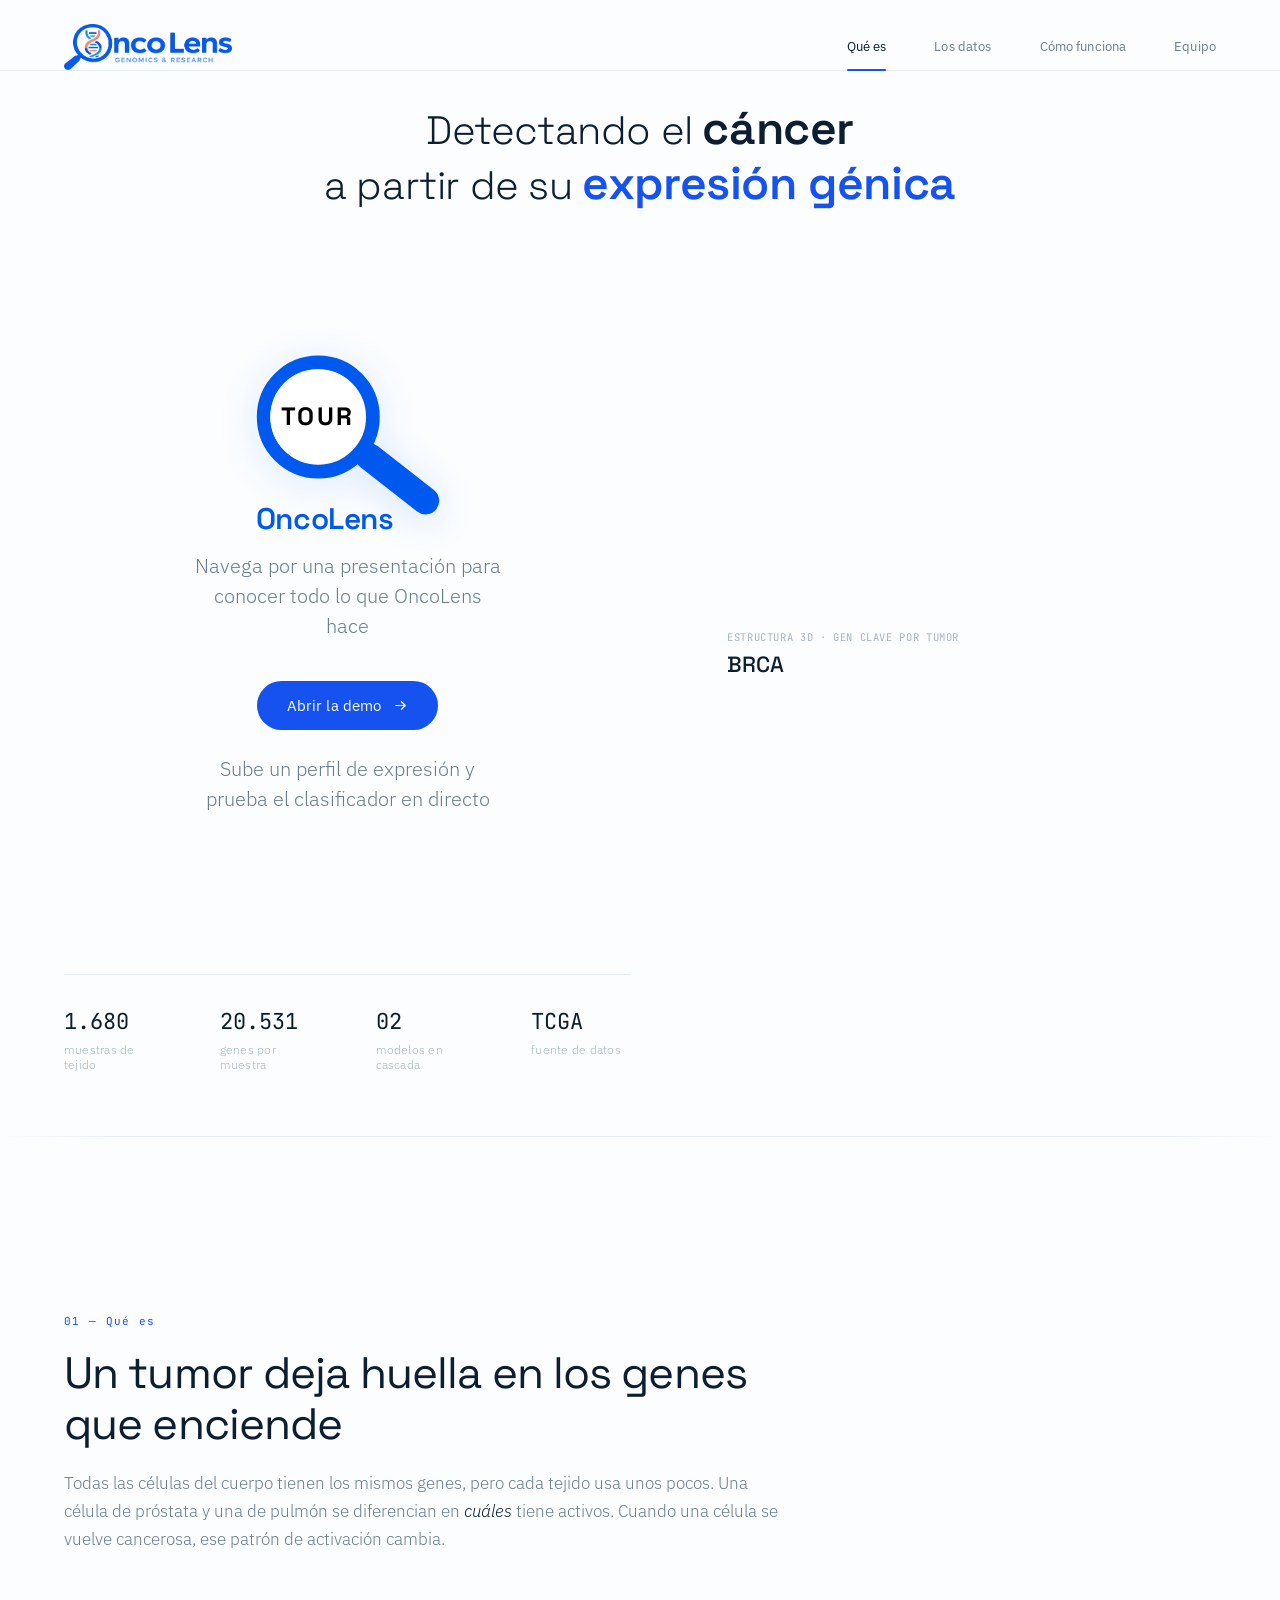
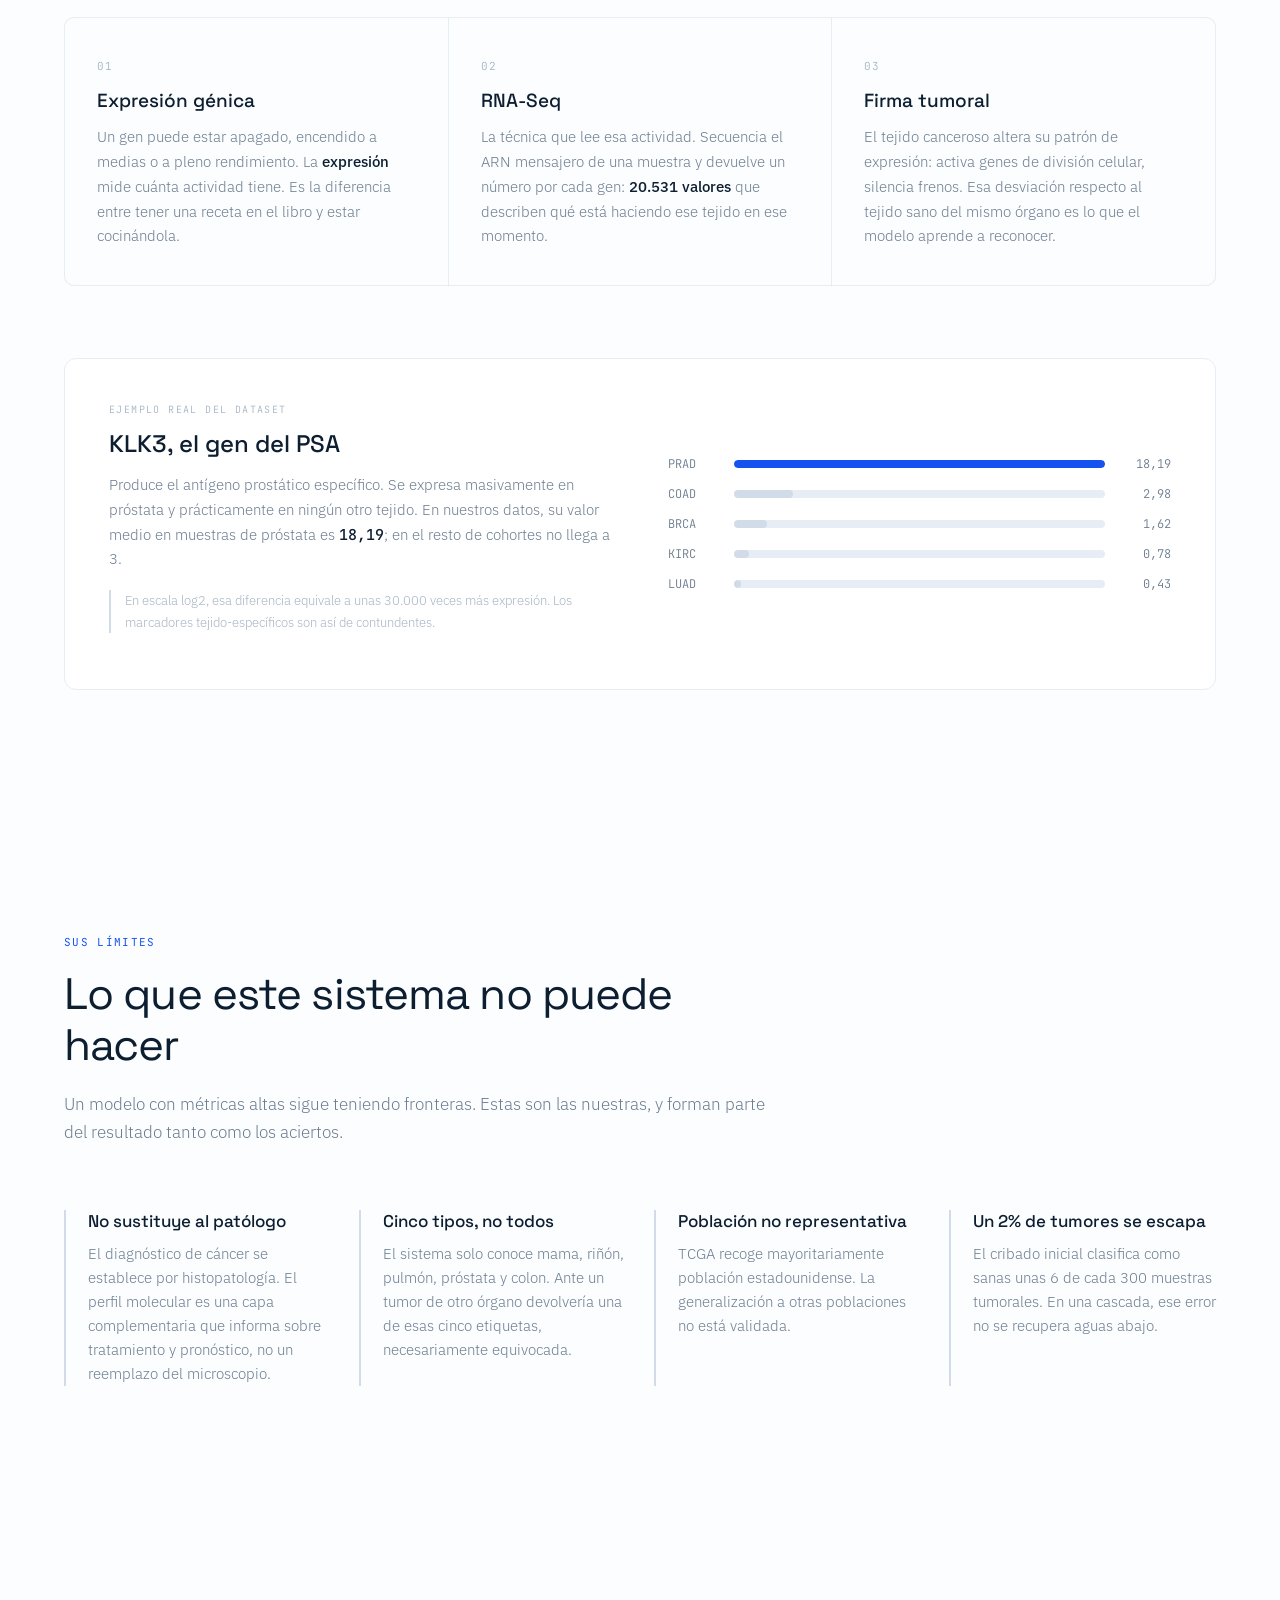
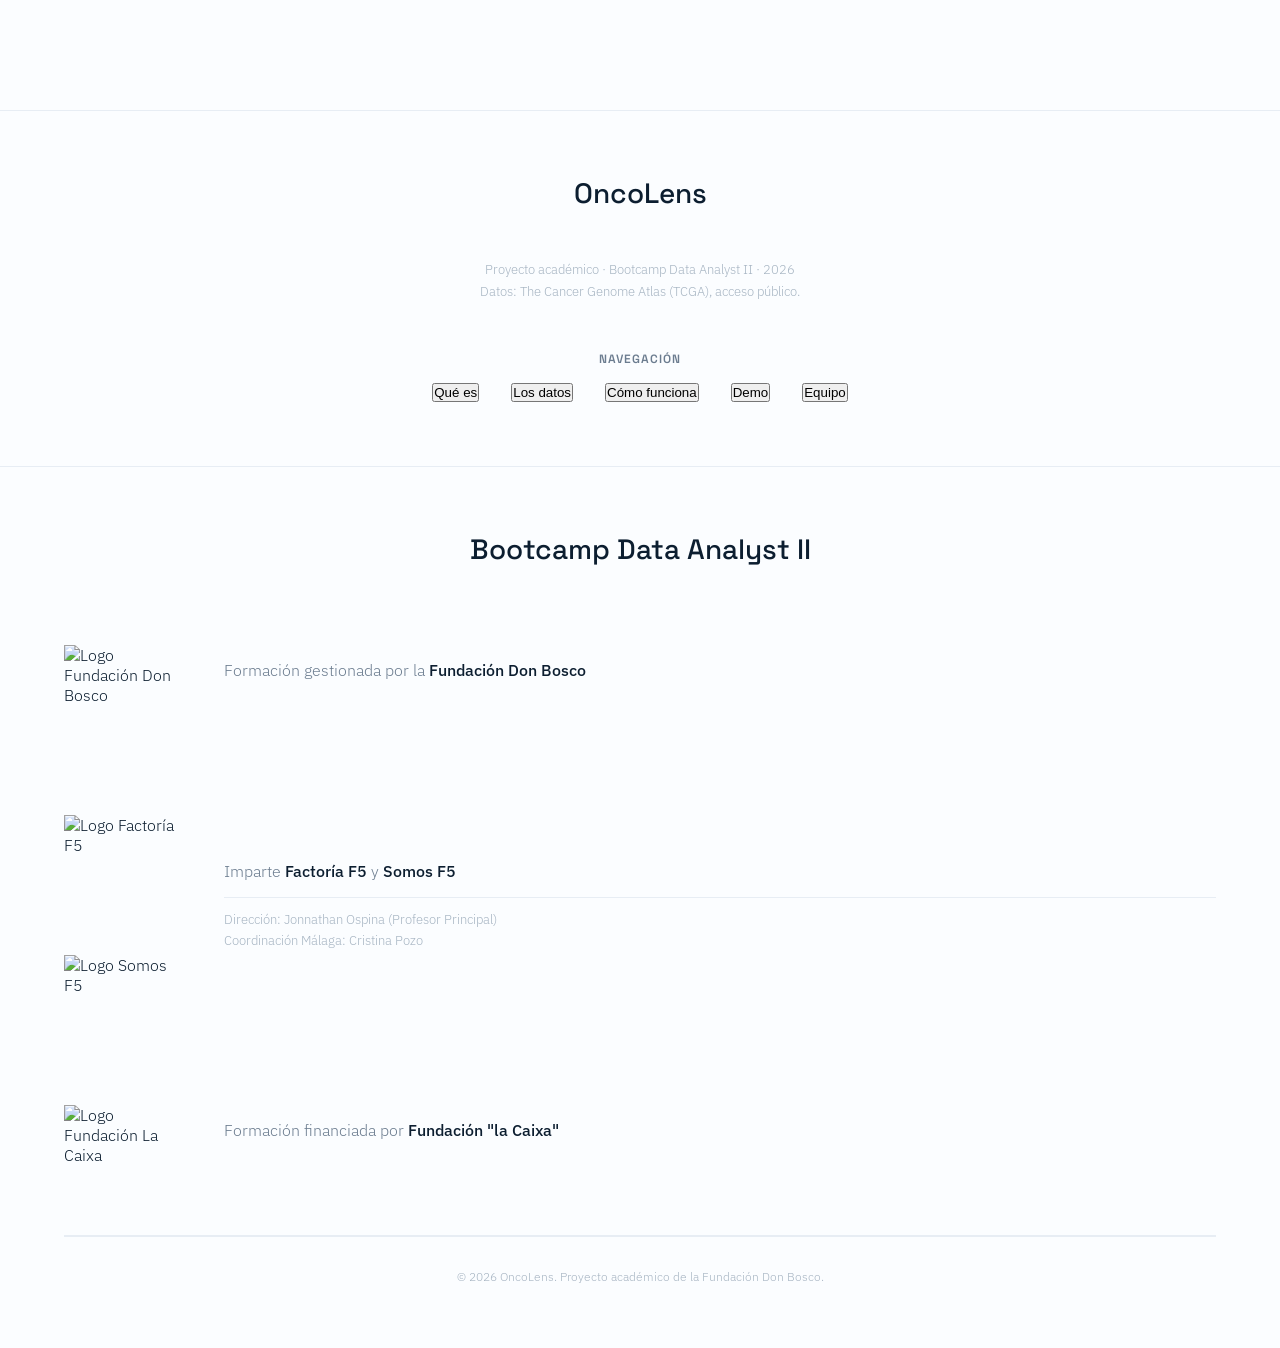
==== docs/index.html @ c7361a37 "Corrige ruta del logo y elimina srcset roto" ====
<!DOCTYPE html>
<html lang="es">
<head>
  <meta charset="UTF-8">
  <meta name="viewport" content="width=device-width, initial-scale=1.0">
  <title>OncoLens — Clasificación de tumores por expresión génica</title>
  <meta name="description" content="Un pipeline de machine learning que detecta tejido tumoral e identifica el tipo de cáncer a partir de su firma de expresión génica. Proyecto del Bootcamp de Data Analyst II.">

  <link rel="preconnect" href="https://fonts.googleapis.com">
  <link rel="preconnect" href="https://fonts.gstatic.com" crossorigin>
  <link href="https://fonts.googleapis.com/css2?family=Space+Grotesk:wght@300;400;500;600&family=IBM+Plex+Sans:wght@300;400;500&family=JetBrains+Mono:wght@300;400;500&display=swap" rel="stylesheet">

  <link rel="stylesheet" href="assets/css/style.css">
  <link rel="stylesheet" href="assets/css/tabs.css">
</head>
<body>

<nav>
  <a href="index.html" class="logo">
    <img src="assets/img/logo/logo-oncolens.png"
         alt="OncoLens" class="logo-img" width="205" height="56">
  </a>
  <div class="nav-links" id="tabsBar">
      <button type="button" class="tab-btn" data-tab="que-es" aria-selected="true">Qué es</button>
      <button type="button" class="tab-btn" data-tab="datos" aria-selected="false">Los datos</button>
      <button type="button" class="tab-btn" data-tab="metodo" aria-selected="false">Cómo funciona</button>
      <button type="button" class="tab-btn" data-tab="equipo" aria-selected="false">Equipo</button>
  </div>
</nav>

<section class="hero">
    <div class="hero-top">
      <h1 class="hero-title">
        Detectando el <strong>cáncer</strong><br>
        a partir de su <strong>expresión génica</strong>
      </h1>

      <div class="hero-text">
        <!-- ===== BOTÓN TOUR ===== -->
        <div class="tour-cta">
          <a href="tour/01-intro-oncolens/index-01intro.html" class="tour-link">

            <div class="magnifier">
              <svg class="magnifier-svg" viewBox="0 0 400 400" xmlns="http://www.w3.org/2000/svg">
                <line x1="244.7" y1="245.9" x2="363.2" y2="338.5" stroke-width="57.5" stroke-linecap="round"/>
                <circle cx="137.4" cy="162.1" r="115.0" stroke-width="28.8"/>
              </svg>

              <div class="lens">
                <div class="lens-text">TOUR</div>

                <div class="lens-helix">
                  <svg class="helix-svg" viewBox="0 0 60 100" xmlns="http://www.w3.org/2000/svg">
                    <path d="M18 4 C 44 22, 44 32, 18 50 C -6 68, -6 78, 18 96" class="helix-strand"/>
                    <path d="M42 4 C 16 22, 16 32, 42 50 C 66 68, 66 78, 42 96" class="helix-strand"/>
                    <line x1="22" y1="14" x2="38" y2="14" class="helix-bridge"/>
                    <line x1="26" y1="26" x2="34" y2="26" class="helix-bridge"/>
                    <line x1="22" y1="38" x2="38" y2="38" class="helix-bridge"/>
                    <line x1="22" y1="62" x2="38" y2="62" class="helix-bridge"/>
                    <line x1="26" y1="74" x2="34" y2="74" class="helix-bridge"/>
                    <line x1="22" y1="86" x2="38" y2="86" class="helix-bridge"/>
                  </svg>
                </div>
              </div>
            </div>

            <div class="axis-row row-bottom">
              <div class="oncolens-text">OncoLens</div>
            </div>

            <p class="tour-desc">Navega por una presentación para conocer todo lo que OncoLens hace</p>

          </a>

          <div class="demo-cta">
            <a href="https://oncolens-wkuy.onrender.com" target="_blank" rel="noopener" class="btn-primary btn-lg">
              Abrir la demo
              <svg width="15" height="15" viewBox="0 0 16 16" fill="none"><path d="M3 8H13M13 8L9 4M13 8L9 12" stroke="currentColor" stroke-width="1.3" stroke-linecap="round" stroke-linejoin="round"/></svg>
            </a>
            <p class="tour-desc">Sube un perfil de expresión y prueba el clasificador en directo</p>
          </div>
        </div>
      </div>

      <div class="hero-visual" id="heroVisual">
        <div class="mol-stage" id="molStage"></div>
        <div class="visual-legend" id="visualLegend"></div>
        <div class="visual-label">
          <span class="visual-eyebrow">ESTRUCTURA 3D · GEN CLAVE POR TUMOR</span>
          <span class="visual-active" id="visualActive">BRCA</span>
        </div>
      </div>

    <div class="stat-strip">
      <div class="stat">
        <div class="stat-num">1.680</div>
        <div class="stat-label">muestras de tejido</div>
      </div>
      <div class="stat">
        <div class="stat-num">20.531</div>
        <div class="stat-label">genes por muestra</div>
      </div>
      <div class="stat">
        <div class="stat-num">02</div>
        <div class="stat-label">modelos en cascada</div>
      </div>
      <div class="stat">
        <div class="stat-num">TCGA</div>
        <div class="stat-label">fuente de datos</div>
      </div>
    </div>
  </section>

<div class="ticker-wrap">
    <div class="ticker-track" id="tickerTrack"></div>
</div>

<!-- ===== PESTAÑA · QUE-ES ===== -->
<div class="tab-panel tab-panel-intro" id="panel-que-es" data-tab="que-es" role="tabpanel">
<section class="sec">
  <div class="sec-head">
    <span class="sec-tag">01 — Qué es</span>
    <h2>Un tumor deja huella en los genes que enciende</h2>
    <p class="sec-lead">
      Todas las células del cuerpo tienen los mismos genes, pero cada tejido usa unos pocos.
      Una célula de próstata y una de pulmón se diferencian en <em>cuáles</em> tiene activos.
      Cuando una célula se vuelve cancerosa, ese patrón de activación cambia.
    </p>
  </div>

  <div class="concept-grid">
    <article class="concept">
      <span class="concept-num">01</span>
      <h3>Expresión génica</h3>
      <p>
        Un gen puede estar apagado, encendido a medias o a pleno rendimiento. La
        <strong>expresión</strong> mide cuánta actividad tiene. Es la diferencia entre tener
        una receta en el libro y estar cocinándola.
      </p>
    </article>

    <article class="concept">
      <span class="concept-num">02</span>
      <h3>RNA-Seq</h3>
      <p>
        La técnica que lee esa actividad. Secuencia el ARN mensajero de una muestra y devuelve
        un número por cada gen: <strong>20.531 valores</strong> que describen qué está haciendo
        ese tejido en ese momento.
      </p>
    </article>

    <article class="concept">
      <span class="concept-num">03</span>
      <h3>Firma tumoral</h3>
      <p>
        El tejido canceroso altera su patrón de expresión: activa genes de división celular,
        silencia frenos. Esa desviación respecto al tejido sano del mismo órgano es lo que
        el modelo aprende a reconocer.
      </p>
    </article>
  </div>

  <div class="gene-example">
    <div class="gene-example-text">
      <span class="micro-tag">EJEMPLO REAL DEL DATASET</span>
      <h3>KLK3, el gen del PSA</h3>
      <p>
        Produce el antígeno prostático específico. Se expresa masivamente en próstata y
        prácticamente en ningún otro tejido. En nuestros datos, su valor medio en muestras
        de próstata es <strong>18,19</strong>; en el resto de cohortes no llega a 3.
      </p>
      <p class="gene-note">
        En escala log2, esa diferencia equivale a unas 30.000 veces más expresión. Los
        marcadores tejido-específicos son así de contundentes.
      </p>
    </div>

    <div class="gene-bars">
      <div class="gbar"><span class="gbar-label">PRAD</span><div class="gbar-track"><div class="gbar-fill hi" style="width:100%"></div></div><span class="gbar-val">18,19</span></div>
      <div class="gbar"><span class="gbar-label">COAD</span><div class="gbar-track"><div class="gbar-fill" style="width:16%"></div></div><span class="gbar-val">2,98</span></div>
      <div class="gbar"><span class="gbar-label">BRCA</span><div class="gbar-track"><div class="gbar-fill" style="width:9%"></div></div><span class="gbar-val">1,62</span></div>
      <div class="gbar"><span class="gbar-label">KIRC</span><div class="gbar-track"><div class="gbar-fill" style="width:4%"></div></div><span class="gbar-val">0,78</span></div>
      <div class="gbar"><span class="gbar-label">LUAD</span><div class="gbar-track"><div class="gbar-fill" style="width:2%"></div></div><span class="gbar-val">0,43</span></div>
    </div>
  </div>
</section>
<section class="sec">
  <div class="sec-head">
    <span class="sec-tag">SUS LÍMITES</span>
    <h2>Lo que este sistema no puede hacer</h2>
    <p class="sec-lead">
      Un modelo con métricas altas sigue teniendo fronteras. Estas son las nuestras, y forman
      parte del resultado tanto como los aciertos.
    </p>
  </div>

  <div class="limits">
    <article class="limit">
      <h4>No sustituye al patólogo</h4>
      <p>
        El diagnóstico de cáncer se establece por histopatología. El perfil molecular es una
        capa complementaria que informa sobre tratamiento y pronóstico, no un reemplazo del
        microscopio.
      </p>
    </article>

    <article class="limit">
      <h4>Cinco tipos, no todos</h4>
      <p>
        El sistema solo conoce mama, riñón, pulmón, próstata y colon. Ante un tumor de otro
        órgano devolvería una de esas cinco etiquetas, necesariamente equivocada.
      </p>
    </article>

    <article class="limit">
      <h4>Población no representativa</h4>
      <p>
        TCGA recoge mayoritariamente población estadounidense. La generalización a otras
        poblaciones no está validada.
      </p>
    </article>

    <article class="limit">
      <h4>Un 2% de tumores se escapa</h4>
      <p>
        El cribado inicial clasifica como sanas unas 6 de cada 300 muestras tumorales. En una
        cascada, ese error no se recupera aguas abajo.
      </p>
    </article>
  </div>
</section>
</div>

<!-- ===== PESTAÑA · DATOS ===== -->
<div class="tab-panel tab-panel-intro" id="panel-datos" data-tab="datos" role="tabpanel" hidden>
<section class="sec sec-alt">
  <div class="sec-head">
    <span class="sec-tag">02 — Los datos</span>
    <h2>1.680 muestras del Cancer Genome Atlas</h2>
    <p class="sec-lead">
      TCGA es un proyecto público de los Institutos Nacionales de Salud de Estados Unidos que
      ha perfilado molecularmente miles de tumores. Trabajamos con cinco cohortes y, en cada
      una, tanto tejido tumoral como tejido sano adyacente.
    </p>
  </div>

  <div class="cohort-table">
    <div class="cohort-row cohort-head">
      <span>Cohorte</span><span>Órgano</span><span class="num">Tumor</span><span class="num">Sano</span><span class="num">Total</span>
    </div>
    <div class="cohort-row"><span class="c-code">BRCA</span><span>Mama</span><span class="num">448</span><span class="num">112</span><span class="num">560</span></div>
    <div class="cohort-row"><span class="c-code">KIRC</span><span>Riñón</span><span class="num">288</span><span class="num">72</span><span class="num">360</span></div>
    <div class="cohort-row"><span class="c-code">LUAD</span><span>Pulmón</span><span class="num">236</span><span class="num">59</span><span class="num">295</span></div>
    <div class="cohort-row"><span class="c-code">PRAD</span><span>Próstata</span><span class="num">208</span><span class="num">52</span><span class="num">260</span></div>
    <div class="cohort-row"><span class="c-code">COAD</span><span>Colon</span><span class="num">164</span><span class="num">41</span><span class="num">205</span></div>
    <div class="cohort-row cohort-total"><span>Total</span><span></span><span class="num">1.344</span><span class="num">336</span><span class="num">1.680</span></div>
  </div>

  <div class="data-notes">
    <article class="note">
      <span class="micro-tag">OBSERVACIÓN</span>
      <h4>El desbalance es de diseño</h4>
      <p>
        La proporción tumor/sano es exactamente 80/20 en las cinco cohortes, hasta el decimal.
        En datos clínicos reales esa cifra varía según el margen quirúrgico y el protocolo de
        cada hospital. Aquí está forzada, así que las probabilidades del modelo no deben
        leerse como riesgo poblacional.
      </p>
    </article>

    <article class="note">
      <span class="micro-tag">RIESGO DETECTADO</span>
      <h4>320 pacientes aparecen dos veces</h4>
      <p>
        Hay 1.680 muestras pero solo 1.360 donantes: 320 personas aportaron su tumor
        <em>y</em> su tejido sano. Repartirlos al azar entre entrenamiento y prueba haría que
        el modelo reconociera al paciente en lugar del cáncer.
      </p>
    </article>
  </div>
</section>
</div>

<!-- ===== PESTAÑA · METODO ===== -->
<div class="tab-panel tab-panel-intro" id="panel-metodo" data-tab="metodo" role="tabpanel" hidden>
<section class="sec">
  <div class="sec-head">
    <span class="sec-tag">03 — Cómo funciona</span>
    <h2>Dos modelos, en cascada</h2>
    <p class="sec-lead">
      Separar el problema en dos decisiones encadenadas hace el sistema auditable: cada etapa
      se entrena, se mide y se explica por separado. Es también el orden en que razona un
      laboratorio — primero confirmar malignidad, después tipificar.
    </p>
  </div>

  <div class="cascade">
    <div class="casc-node casc-input">
      <span class="casc-eyebrow">ENTRADA</span>
      <strong>Muestra RNA-Seq</strong>
      <span class="casc-sub">20.531 valores de expresión</span>
    </div>

    <div class="casc-arrow" aria-hidden="true"></div>

    <div class="casc-node casc-m1">
      <span class="casc-eyebrow">MODELO 1 · BINARIO</span>
      <strong>¿Tumoral o sano?</strong>
      <div class="casc-metric"><span>F1-macro</span><b>0,974</b></div>
      <div class="casc-metric"><span>Recall tejido sano</span><b>1,00</b></div>
    </div>

    <div class="casc-split" aria-hidden="true"></div>

    <div class="casc-branches">
      <div class="casc-node casc-end">
        <span class="casc-eyebrow">SANO</span>
        <strong>Fin del proceso</strong>
        <span class="casc-sub">No se tipifica</span>
      </div>

      <div class="casc-node casc-m2">
        <span class="casc-eyebrow">MODELO 2 · 5 CLASES</span>
        <strong>¿Qué órgano de origen?</strong>
        <div class="casc-metric"><span>F1-macro (hold-out)</span><b>1,00</b></div>
        <div class="casc-metric"><span>Clases</span><b>BRCA · KIRC · LUAD · PRAD · COAD</b></div>
      </div>
    </div>
  </div>

  <div class="method-grid">
    <article class="mcard">
      <h4>Partición por paciente</h4>
      <p>
        Todas las muestras de un mismo donante van al mismo lado de la partición. Con
        <code>StratifiedGroupKFold</code> verificamos 0 pacientes compartidos entre
        entrenamiento y prueba, frente a los 107 que se partían con una división aleatoria.
      </p>
    </article>

    <article class="mcard">
      <h4>Métricas honestas</h4>
      <p>
        Con clases 80/20, un modelo que dijera siempre «tumor» acertaría el 80%. Por eso
        medimos F1-macro, recall por clase y AUC, nunca la accuracy sola.
      </p>
    </article>

    <article class="mcard">
      <h4>Modelo interpretable</h4>
      <p>
        Regresión logística frente a Random Forest y XGBoost. Iguala o supera a ambos, entrena
        8 veces más rápido y sus coeficientes indican qué genes pesan en cada decisión.
      </p>
    </article>
  </div>

  <div class="callout">
    <span class="micro-tag">LIMITACIÓN DE LA ARQUITECTURA</span>
    <p>
      El Modelo 2 solo actúa sobre lo que el Modelo 1 marca como tumor. Un 2% de los tumores
      se clasifican como sanos y <strong>nunca llegan a la segunda etapa</strong>: el error de
      la primera fase no es recuperable. Por eso el recall de la clase tumoral es la métrica
      crítica de todo el sistema.
    </p>
  </div>
</section>
<section class="sec sec-alt">
  <div class="sec-head">
    <span class="sec-tag">04 — Hallazgos</span>
    <h2>Lo que encontramos al auditar los datos</h2>
    <p class="sec-lead">
      Entrenar el modelo fue la parte rápida. Lo interesante apareció al preguntarnos por qué
      los números eran los que eran.
    </p>
  </div>

  <div class="findings">

    <article class="finding">
      <div class="finding-figure">
        <div class="donut" style="--pct: 88.7">
          <span class="donut-num">88,7<small>%</small></span>
        </div>
        <span class="finding-cap">de los 256 genes silenciados son ARN no codificante</span>
      </div>
      <div class="finding-body">
        <span class="micro-tag">GENES SILENCIADOS</span>
        <h3>No están apagados: la técnica no puede verlos</h3>
        <p>
          256 genes valen cero en las 1.680 muestras. Al recuperar sus nombres reales
          descubrimos que 229 son ARN pequeños no codificantes — snoRNA, snRNA, scaRNA.
        </p>
        <p>
          El RNA-Seq estándar captura moléculas con cola poli-A. Estos ARN no la tienen, así
          que el protocolo los descarta antes de secuenciar. <strong>No es un hallazgo
          biológico: es la huella de una limitación del instrumento.</strong>
        </p>
        <p class="finding-note">
          El resto son genes de testículo, cromosoma Y, piel y pelo: tejidos que no están en
          el dataset. Verificado de forma independiente con la anotación del NCBI.
        </p>
      </div>
    </article>

    <article class="finding finding-reverse">
      <div class="finding-figure">
        <div class="ba">
          <div class="ba-col">
            <span class="ba-head bad">Antes</span>
            <ul class="ba-list">
              <li class="g-noise">RPS4Y1</li>
              <li class="g-noise">DDX3Y</li>
              <li class="g-noise">KDM5D</li>
              <li class="g-noise">USP9Y</li>
              <li class="g-noise">EIF1AY</li>
            </ul>
            <span class="ba-foot">genes de sexo</span>
          </div>
          <div class="ba-col">
            <span class="ba-head good">Después</span>
            <ul class="ba-list">
              <li class="g-signal">KLK3</li>
              <li class="g-signal">SFTPB</li>
              <li class="g-signal">KLK2</li>
              <li class="g-noise">RPS4Y1</li>
              <li class="g-signal">CEACAM5</li>
            </ul>
            <span class="ba-foot">marcadores tumorales</span>
          </div>
        </div>
        <span class="finding-cap">Top 5 genes por varianza, antes y después de la corrección</span>
      </div>
      <div class="finding-body">
        <span class="micro-tag">UN BUG SILENCIOSO</span>
        <h3>Una transformación de más cambiaba toda la biología</h3>
        <p>
          Los datos ya venían en escala logarítmica, pero una función del análisis exploratorio
          volvía a aplicarla. El resultado no daba ningún error: simplemente comprimía los
          valores hasta aplastar las diferencias reales entre genes.
        </p>
        <p>
          Sobrevivían solo los genes de patrón binario — los del cromosoma Y, que se tienen o
          no según el sexo. <strong>El ranking de genes más informativos era, en realidad, una
          lista de genes de sexo.</strong>
        </p>
        <p class="finding-note">
          Lo detectamos contrastando el resultado con la biología conocida: si KLK3 no aparece
          arriba en un dataset con 260 muestras de próstata, algo va mal.
        </p>
      </div>
    </article>

    <article class="finding">
      <div class="finding-figure">
        <div class="spread">
          <div class="spread-bar">
            <div class="spread-top" style="width:0.6%"></div>
          </div>
          <div class="spread-legend">
            <div><b>0,6 %</b><span>peso de los 15 genes principales</span></div>
            <div><b>5.214</b><span>genes que aportan al modelo</span></div>
          </div>
        </div>
        <span class="finding-cap">Distribución del peso entre los coeficientes del modelo</span>
      </div>
      <div class="finding-body">
        <span class="micro-tag">CÓMO DECIDE EL MODELO</span>
        <h3>Una firma difusa, no unos pocos marcadores</h3>
        <p>
          Esperábamos encontrar oncogenes conocidos dominando la decisión. En su lugar, los
          quince genes más influyentes suman apenas el 0,6% del peso total, y más de cinco mil
          genes contribuyen de forma apreciable.
        </p>
        <p>
          El modelo no detecta «los genes del cáncer»: <strong>suma miles de diferencias
          pequeñas repartidas por todo el transcriptoma.</strong> Eso explica su precisión
          (AUC 0,996) y también su límite.
        </p>
        <p class="finding-note">
          Consecuencia honesta: los genes del ranking tienen relevancia estadística, no
          necesariamente causal. No podemos señalar cinco genes y decir que provocan el tumor.
        </p>
      </div>
    </article>

  </div>
</section>
</div>

<!-- ===== PESTAÑA · DEMO ===== -->
<div class="tab-panel tab-panel-intro" id="panel-demo" data-tab="demo" role="tabpanel" hidden>
<section class="sec sec-demo">
  <div class="demo-inner">
    <span class="sec-tag light">05 — Demo</span>
    <h2>Pruébalo con una muestra</h2>
    <p class="demo-lead">
      Sube un perfil de expresión y observa el recorrido completo: cribado tumoral, tipificación
      del órgano de origen, nivel de confianza y los genes que sostienen la decisión.
    </p>

    <div class="demo-actions">
      <a href="https://oncolens-wkuy.onrender.com" target="_blank" rel="noopener" class="btn-primary btn-lg" id="demoLink">
        Abrir la demo
        <svg width="15" height="15" viewBox="0 0 16 16" fill="none"><path d="M3 8H13M13 8L9 4M13 8L9 12" stroke="currentColor" stroke-width="1.3" stroke-linecap="round" stroke-linejoin="round"/></svg>
      </a>
      <a href="https://github.com/bootcamp-da-p2/Onco_Seq_Explorer" target="_blank" rel="noopener" class="btn-ghost" id="repoLink">Ver el código en GitHub</a>
    </div>

    <div class="demo-disclaimer">
      <strong>Esta no es una herramienta diagnóstica.</strong>
      OncoLens es un proyecto académico de apoyo a la investigación. Sus resultados no
      constituyen un diagnóstico médico ni sustituyen la valoración histopatológica y el
      criterio de un profesional sanitario.
    </div>
  </div>
</section>
</div>

<!-- ===== PESTAÑA · EQUIPO ===== -->
<div class="tab-panel tab-panel-intro" id="panel-equipo" data-tab="equipo" role="tabpanel" hidden>
<section class="sec sec-alt">
  <div class="sec-head">
    <span class="sec-tag">06 — Equipo</span>
    <h2>Quiénes lo hemos construido</h2>
    <p class="sec-lead">
      Proyecto final del Bootcamp de Data Analyst II. Cada integrante trabajó una parte del
      pipeline, del análisis exploratorio al despliegue.
    </p>
  </div>

  <div class="team">

    <!-- ---- Integrante 1 ---- -->
    <article class="member">
      <div class="member-photo">
          <img src="assets/img/alejandragarciaduque.jpeg" alt="Foto de Alejandra Duque García">
        <span class="photo-initials">NA</span>
      </div>
      <h4>Alejandra Duque García</h4>
      <!--<span class="member-role">Rol en el proyecto</span>-->
      <p class="member-bio">
        Breve descripción profesional. Formación, especialidad y qué aportas al equipo.
        Dos o tres líneas para darte valor.
      </p>
      <div class="member-links">
        <!--<a href="#" target="_blank" rel="noopener" aria-label="Portfolio">
          <svg viewBox="0 0 16 16" width="15" height="15" fill="none"><path d="M2 4.5h12M2 8h12M2 11.5h8" stroke="currentColor" stroke-width="1.3" stroke-linecap="round"/></svg>
          Portfolio
        </a>-->
        <a href="#" target="_blank" rel="noopener" aria-label="GitHub">
          <svg viewBox="0 0 16 16" width="15" height="15" fill="currentColor"><path d="M8 0C3.58 0 0 3.58 0 8c0 3.54 2.29 6.53 5.47 7.59.4.07.55-.17.55-.38 0-.19-.01-.82-.01-1.49-2.01.37-2.53-.49-2.69-.94-.09-.23-.48-.94-.82-1.13-.28-.15-.68-.52-.01-.53.63-.01 1.08.58 1.23.82.72 1.21 1.87.87 2.33.66.07-.52.28-.87.51-1.07-1.78-.2-3.64-.89-3.64-3.95 0-.87.31-1.59.82-2.15-.08-.2-.36-1.02.08-2.12 0 0 .67-.21 2.2.82.64-.18 1.32-.27 2-.27.68 0 1.36.09 2 .27 1.53-1.04 2.2-.82 2.2-.82.44 1.1.16 1.92.08 2.12.51.56.82 1.27.82 2.15 0 3.07-1.87 3.75-3.65 3.95.29.25.54.73.54 1.48 0 1.07-.01 1.93-.01 2.2 0 .21.15.46.55.38A8.01 8.01 0 0016 8c0-4.42-3.58-8-8-8z"/></svg>
          GitHub
        </a>
        <a href="#" target="_blank" rel="noopener" aria-label="LinkedIn">
          <svg viewBox="0 0 16 16" width="15" height="15" fill="currentColor"><path d="M13.63 0H2.37A2.37 2.37 0 000 2.37v11.26A2.37 2.37 0 002.37 16h11.26A2.37 2.37 0 0016 13.63V2.37A2.37 2.37 0 0013.63 0zM4.9 13.4H2.9V6h2zM3.9 5.1a1.16 1.16 0 110-2.32 1.16 1.16 0 010 2.32zM13.4 13.4h-2V9.6c0-.9-.02-2.07-1.26-2.07-1.26 0-1.45.98-1.45 2v3.87h-2V6h1.92v.9h.03c.27-.5.92-1.04 1.9-1.04 2.03 0 2.4 1.34 2.4 3.07z"/></svg>
          LinkedIn
        </a>
      </div>
    </article>

    <!-- ---- Integrante 2 ---- -->
    <article class="member">
      <div class="member-photo">
        <span class="photo-initials">NA</span>
      </div>
      <h4>Noelia Sánchez Fácila</h4>
      <!--<span class="member-role">Rol en el proyecto</span>-->
      <p class="member-bio">
        Soy <span style="font-weight: bold;">Data Scientist</span> especializada en Inteligencia Artificial y Machine Learning, con una visión orientada a transformar datos en soluciones útiles y accesibles. Mi trayectoria combina el desarrollo tecnológico con una sólida experiencia en formación y comunicación, lo que me permite diseñar herramientas que no solo resuelven problemas complejos, sino que también facilitan su interpretación por parte de los usuarios. Me apasiona construir aplicaciones basadas en datos que generen un impacto real y acerquen la IA a las personas.
      </p>
      <div class="member-links">
        <a href="https://nsfacila.github.io/portfolio/" target="_blank" rel="noopener">
          <svg viewBox="0 0 16 16" width="15" height="15" fill="none"><path d="M2 4.5h12M2 8h12M2 11.5h8" stroke="currentColor" stroke-width="1.3" stroke-linecap="round"/></svg>
          Portfolio
        </a>
        <a href="https://github.com/nsfacila" target="_blank" rel="noopener">
          <svg viewBox="0 0 16 16" width="15" height="15" fill="currentColor"><path d="M8 0C3.58 0 0 3.58 0 8c0 3.54 2.29 6.53 5.47 7.59.4.07.55-.17.55-.38 0-.19-.01-.82-.01-1.49-2.01.37-2.53-.49-2.69-.94-.09-.23-.48-.94-.82-1.13-.28-.15-.68-.52-.01-.53.63-.01 1.08.58 1.23.82.72 1.21 1.87.87 2.33.66.07-.52.28-.87.51-1.07-1.78-.2-3.64-.89-3.64-3.95 0-.87.31-1.59.82-2.15-.08-.2-.36-1.02.08-2.12 0 0 .67-.21 2.2.82.64-.18 1.32-.27 2-.27.68 0 1.36.09 2 .27 1.53-1.04 2.2-.82 2.2-.82.44 1.1.16 1.92.08 2.12.51.56.82 1.27.82 2.15 0 3.07-1.87 3.75-3.65 3.95.29.25.54.73.54 1.48 0 1.07-.01 1.93-.01 2.2 0 .21.15.46.55.38A8.01 8.01 0 0016 8c0-4.42-3.58-8-8-8z"/></svg>
          GitHub
        </a>
        <a href="https://www.linkedin.com/in/noelia-sánchez-fácila" target="_blank" rel="noopener">
          <svg viewBox="0 0 16 16" width="15" height="15" fill="currentColor"><path d="M13.63 0H2.37A2.37 2.37 0 000 2.37v11.26A2.37 2.37 0 002.37 16h11.26A2.37 2.37 0 0016 13.63V2.37A2.37 2.37 0 0013.63 0zM4.9 13.4H2.9V6h2zM3.9 5.1a1.16 1.16 0 110-2.32 1.16 1.16 0 010 2.32zM13.4 13.4h-2V9.6c0-.9-.02-2.07-1.26-2.07-1.26 0-1.45.98-1.45 2v3.87h-2V6h1.92v.9h.03c.27-.5.92-1.04 1.9-1.04 2.03 0 2.4 1.34 2.4 3.07z"/></svg>
          LinkedIn
        </a>
      </div>
    </article>

    <!-- ---- Integrante 3 ---- -->
    <article class="member">
      <div class="member-photo">
        <span class="photo-initials">NA</span>
      </div>
      <h4>Romina Navea Rodríguez</h4>
      <!--<span class="member-role">Rol en el proyecto</span>-->
      <p class="member-bio">
        Breve descripción profesional. Formación, especialidad y qué aportas al equipo.
      </p>
      <div class="member-links">
        <a href="https://rnavea-r.github.io/portafolio-romina-navea-rodriguez/" target="_blank" rel="noopener">
          <svg viewBox="0 0 16 16" width="15" height="15" fill="none"><path d="M2 4.5h12M2 8h12M2 11.5h8" stroke="currentColor" stroke-width="1.3" stroke-linecap="round"/></svg>
          Portfolio
        </a>
        <a href="https://github.com/rnavea-r" target="_blank" rel="noopener">
          <svg viewBox="0 0 16 16" width="15" height="15" fill="currentColor"><path d="M8 0C3.58 0 0 3.58 0 8c0 3.54 2.29 6.53 5.47 7.59.4.07.55-.17.55-.38 0-.19-.01-.82-.01-1.49-2.01.37-2.53-.49-2.69-.94-.09-.23-.48-.94-.82-1.13-.28-.15-.68-.52-.01-.53.63-.01 1.08.58 1.23.82.72 1.21 1.87.87 2.33.66.07-.52.28-.87.51-1.07-1.78-.2-3.64-.89-3.64-3.95 0-.87.31-1.59.82-2.15-.08-.2-.36-1.02.08-2.12 0 0 .67-.21 2.2.82.64-.18 1.32-.27 2-.27.68 0 1.36.09 2 .27 1.53-1.04 2.2-.82 2.2-.82.44 1.1.16 1.92.08 2.12.51.56.82 1.27.82 2.15 0 3.07-1.87 3.75-3.65 3.95.29.25.54.73.54 1.48 0 1.07-.01 1.93-.01 2.2 0 .21.15.46.55.38A8.01 8.01 0 0016 8c0-4.42-3.58-8-8-8z"/></svg>
          GitHub
        </a>
        <a href="https://www.linkedin.com/in/romina-navearodriguez" target="_blank" rel="noopener">
          <svg viewBox="0 0 16 16" width="15" height="15" fill="currentColor"><path d="M13.63 0H2.37A2.37 2.37 0 000 2.37v11.26A2.37 2.37 0 002.37 16h11.26A2.37 2.37 0 0016 13.63V2.37A2.37 2.37 0 0013.63 0zM4.9 13.4H2.9V6h2zM3.9 5.1a1.16 1.16 0 110-2.32 1.16 1.16 0 010 2.32zM13.4 13.4h-2V9.6c0-.9-.02-2.07-1.26-2.07-1.26 0-1.45.98-1.45 2v3.87h-2V6h1.92v.9h.03c.27-.5.92-1.04 1.9-1.04 2.03 0 2.4 1.34 2.4 3.07z"/></svg>
          LinkedIn
        </a>
      </div>
    </article>

    <!-- ---- Integrante 4 ---- -->
    <article class="member">
      <div class="member-photo">
        <!--<span class="photo-initials">NA</span>-->
        <img src="assets/img/carnetyasirablanco.jpg" alt="">
      </div>
      <h4>Yasira Blanco Moreno</h4>
      <!--<span class="member-role">Rol en el proyecto</span>-->
      <p class="member-bio">
        Analista de datos con vocación investigadora. Exploro la intersección entre neurociencia, psicología y análisis cuantitativo, con la convicción de que las mejores respuestas nacen de la evidencia bien mirada.      </p>
      <div class="member-links">
        <a href="https://cornerlab.me" target="_blank" rel="noopener">
          <svg viewBox="0 0 16 16" width="15" height="15" fill="none"><path d="M2 4.5h12M2 8h12M2 11.5h8" stroke="currentColor" stroke-width="1.3" stroke-linecap="round"/></svg>
          cornerlab.me
        </a>
        <a href="https://github.com/Onmyblasi" target="_blank" rel="noopener">
          <svg viewBox="0 0 16 16" width="15" height="15" fill="currentColor"><path d="M8 0C3.58 0 0 3.58 0 8c0 3.54 2.29 6.53 5.47 7.59.4.07.55-.17.55-.38 0-.19-.01-.82-.01-1.49-2.01.37-2.53-.49-2.69-.94-.09-.23-.48-.94-.82-1.13-.28-.15-.68-.52-.01-.53.63-.01 1.08.58 1.23.82.72 1.21 1.87.87 2.33.66.07-.52.28-.87.51-1.07-1.78-.2-3.64-.89-3.64-3.95 0-.87.31-1.59.82-2.15-.08-.2-.36-1.02.08-2.12 0 0 .67-.21 2.2.82.64-.18 1.32-.27 2-.27.68 0 1.36.09 2 .27 1.53-1.04 2.2-.82 2.2-.82.44 1.1.16 1.92.08 2.12.51.56.82 1.27.82 2.15 0 3.07-1.87 3.75-3.65 3.95.29.25.54.73.54 1.48 0 1.07-.01 1.93-.01 2.2 0 .21.15.46.55.38A8.01 8.01 0 0016 8c0-4.42-3.58-8-8-8z"/></svg>
          GitHub
        </a>
        <a href="https://www.linkedin.com/in/yasira-blanco-moreno" target="_blank" rel="noopener">
          <svg viewBox="0 0 16 16" width="15" height="15" fill="currentColor"><path d="M13.63 0H2.37A2.37 2.37 0 000 2.37v11.26A2.37 2.37 0 002.37 16h11.26A2.37 2.37 0 0016 13.63V2.37A2.37 2.37 0 0013.63 0zM4.9 13.4H2.9V6h2zM3.9 5.1a1.16 1.16 0 110-2.32 1.16 1.16 0 010 2.32zM13.4 13.4h-2V9.6c0-.9-.02-2.07-1.26-2.07-1.26 0-1.45.98-1.45 2v3.87h-2V6h1.92v.9h.03c.27-.5.92-1.04 1.9-1.04 2.03 0 2.4 1.34 2.4 3.07z"/></svg>
          LinkedIn
        </a>
      </div>
    </article>

  </div>
</section>
</div>


<footer>
    <div class="foot-section-1">
      <div class="foot-inner-section1">
        <div class="foot-title-center">
          <h3>OncoLens</h3>
        </div>
        <p class="foot-description">
          Proyecto académico · Bootcamp Data Analyst II · 2026<br>
          Datos: The Cancer Genome Atlas (TCGA), acceso público.
        </p>
        <div class="foot-nav-section">
          <h4 class="foot-section-title">Navegación</h4>
          <div class="foot-nav-links">
            <button type="button" data-tab="que-es">Qué es</button>
            <button type="button" data-tab="datos">Los datos</button>
            <button type="button" data-tab="metodo">Cómo funciona</button>
            <button type="button" data-tab="demo">Demo</button>
            <button type="button" data-tab="equipo">Equipo</button>
          </div>
        </div>
      </div>
    </div>

    <div class="foot-divider"></div>

    <div class="foot-section-2">
      <div class="foot-title-center">
        <h3>Bootcamp Data Analyst II</h3>
      </div>

      <div class="foot-institution">
        <div class="inst-logo">
          <img src="assets/img/logo-donbosco.svg" alt="Logo Fundación Don Bosco" loading="lazy">
        </div>
        <div class="inst-text">
          <p class="inst-desc">
            Formación gestionada por la <strong>Fundación Don Bosco</strong>
          </p>
        </div>
      </div>

      <div class="foot-institution">
        <div class="inst-logos-stack">
          <div class="inst-logo">
            <img src="assets/img/logo-factoriaf5.png" alt="Logo Factoría F5" loading="lazy">
          </div>
          <div class="inst-logo">
            <img src="assets/img/logo-somosf5.png" alt="Logo Somos F5" loading="lazy">
          </div>
        </div>
        <div class="inst-text">
          <p class="inst-desc">
            Imparte <strong>Factoría F5</strong> y <strong>Somos F5</strong>
          </p>
          <p class="inst-credits">
            Dirección: Jonnathan Ospina (Profesor Principal)<br>
            Coordinación Málaga: Cristina Pozo
          </p>
        </div>
      </div>

      <div class="foot-institution">
        <div class="inst-logo">
          <img src="assets/img/logo-lacaixa.svg" alt="Logo Fundación La Caixa" loading="lazy">
        </div>
        <div class="inst-text">
          <p class="inst-desc">
            Formación financiada por <strong>Fundación "la Caixa"</strong>
          </p>
        </div>
      </div>

      <div class="foot-divider"></div>

      <div class="foot-bottom">
        <p class="foot-copyright">
          © 2026 OncoLens. Proyecto académico de la Fundación Don Bosco.
        </p>
      </div>
    </div>
  </footer>

<script src="https://3Dmol.org/build/3Dmol-min.js"></script>
<script src="assets/js/molecule-viewer.js"></script>
<script src="assets/js/main.js"></script>
<script src="assets/js/tabs.js"></script>
</body>
</html>
---- docs/assets/css/style.css ----
:root {
    --bg: #FBFDFF;
    --surface: #FFFFFF;
    --ink: #0C1E30;
    --ink-soft: #6B7C8F;
    --ink-faint: #A6B4C2;
    --accent: #1652F0;
    --accent-hover: #0F3FC7;
    --line: #E7EDF4;
    --line-strong: #D2DCE8;
    --data: #14B8B3;

    --font-display: 'Space Grotesk', sans-serif;
    --font-body: 'IBM Plex Sans', sans-serif;
    --font-mono: 'JetBrains Mono', monospace;
  }

  * { margin: 0; padding: 0; box-sizing: border-box; }
  html { 
    scroll-behavior: smooth;
    scroll-snap-type: y mandatory;
  }

  body {
    background: var(--bg);
    color: var(--ink);
    font-family: var(--font-body);
    font-weight: 300;
    -webkit-font-smoothing: antialiased;
    overflow-x: hidden;
    scroll-snap-type: y mandatory;
  }

  a { color: inherit; text-decoration: none; }

/* Logo contenedor */
.logo {
  display: flex;
  align-items: center;
  align-self: center;
  gap: 12px;
  text-decoration: none;
  transition: opacity 0.2s ease;
  flex-shrink: 0;
}

.logo:hover {
  opacity: 0.85;
}

.logo:focus-visible {
  outline: 2px solid var(--accent);
  outline-offset: 4px;
  border-radius: 4px;
}

/* Imagen del logo — AUMENTADO */
.logo-img {
  height: 46px;
  width: auto;
  display: block;
}

@media (max-width: 768px) {
  .logo-img { height: 40px; }
}

@media (max-width: 480px) {
  .logo-img { height: 34px; }
  .logo { gap: 8px; }
}


.logo-mark {
  display: none;
}


  /* ---------- NAV ---------- */
  nav {
    position: relative;
    z-index: 10;
    display: flex;
    align-items: stretch;
    justify-content: space-between;
    padding: 24px 64px 0 64px;
    max-width: 1360px;
    margin: 0 auto;
    border-bottom: 1px solid var(--line);
  }

  .nav-links {
    display: flex;
    align-items: flex-end;
    gap: 48px;
  }

  /*.nav-links a,
.nav-links button[data-tab] {
  font-size: 13px;
  font-weight: 400;
  color: var(--ink-soft);
  letter-spacing: 0.01em;
  transition: color 0.2s ease;
}

.nav-links a:hover,
.nav-links button[data-tab]:hover { color: var(--ink); }*/


  .nav-links .tab-btn {
    position: relative;
    background: none;
    border: none;
    cursor: pointer;
    padding: 0 0 15px 0;
    font-family: var(--font-body);
    font-size: 13px;
    font-weight: 400;
    color: var(--ink-soft);
    letter-spacing: 0.01em;
    transition: color 0.2s ease;
  }

  .nav-links .tab-btn:hover,
  .nav-links .tab-btn[aria-selected="true"] {
    color: var(--ink);
  }

  .nav-links .tab-btn[aria-selected="true"]::after {
    content: '';
    position: absolute;
    left: 0;
    right: 0;
    bottom: -1px;
    height: 2px;
    background: var(--accent);
    border-radius: 2px;
  }

  @media (max-width: 720px) {
  .nav-links a:not(.nav-cta),
  .nav-links button[data-tab] { display: none; }
  nav { padding: 28px 24px 20px 24px; }
}

  /* ---------- HERO ---------- */
  .hero {
    position: relative;
    z-index: 1;
    max-width: 1360px;
    margin: 0 auto;
    padding: 30px 64px 0;
    min-height: 100vh;
    scroll-snap-align: start;
    scroll-snap-stop: always;
  }

  @media (max-width: 720px) {
    .hero { padding: 56px 24px 0; }
  }

  .hero-top {
    display: grid;
    grid-template-columns: 1.05fr 0.95fr;
    gap: 72px;
    align-items: start;
  }

  .hero-visual {
    margin-top: -95px;
  }

  @media (max-width: 980px) {
    .hero-top { grid-template-columns: 1fr; gap: 48px; }
    .hero-visual { margin-top: -55px; }
  }

  .hero-text { min-width: 0; }

  .eyebrow {
    display: flex;
    align-items: center;
    gap: 12px;
    font-family: var(--font-mono);
    font-size: 12px;
    font-weight: 400;
    color: var(--ink-soft);
    letter-spacing: 0.04em;
    margin-bottom: 40px;
  }

  .eyebrow-line {
    width: 32px;
    height: 1px;
    background: var(--data);
  }

  h1 {
    font-family: var(--font-display);
    font-weight: 400;
    font-size: clamp(32px, 3.6vw, 54px);
    line-height: 1.14;
    letter-spacing: -0.01em;
    color: var(--ink);
  }

  h1 strong {
    font-weight: 600;
    color: var(--accent);
  }

  .hero-title {
    grid-column: 1 / -1;
    margin: 0 auto 32px;
    text-align: center;
    font-weight: 300;
    color: var(--ink);
    line-height: 1.2;
    font-size: clamp(28px, 3.1vw, 46px);
  }

  .hero-title strong {
    font-size: clamp(32px, 3.6vw, 54px);
  }

  @media (max-width: 980px) {
    .hero-title { max-width: none; margin-bottom: 8px; }
  }

  .hero-title strong:first-of-type {
    color: var(--ink);
  }

  .hero-sub {
    margin-top: 28px;
    max-width: 460px;
    font-size: 16px;
    line-height: 1.7;
    color: var(--ink-soft);
    font-weight: 300;
  }

  .hero-actions {
    margin-top: 48px;
    display: flex;
    align-items: center;
    gap: 32px;
    flex-wrap: wrap;
  }

  .btn-primary {
    display: inline-flex;
    align-items: center;
    gap: 12px;
    padding: 17px 30px;
    background: var(--accent);
    color: var(--surface);
    font-family: var(--font-body);
    font-weight: 400;
    font-size: 15px;
    letter-spacing: 0.01em;
    border-radius: 100px;
    transition: background 0.25s ease, transform 0.25s ease;
  }

  .btn-primary:hover {
    background: var(--accent-hover);
    transform: translateY(-1px);
  }

  .btn-primary svg { transition: transform 0.25s ease; }
  .btn-primary:hover svg { transform: translateX(3px); }

  .btn-secondary {
    display: inline-flex;
    align-items: center;
    gap: 8px;
    font-size: 14px;
    font-weight: 300;
    color: var(--ink-soft);
    padding-bottom: 2px;
    border-bottom: 1px solid var(--line-strong);
    transition: color 0.2s ease, border-color 0.2s ease;
  }

  .btn-secondary:hover {
    color: var(--ink);
    border-color: var(--ink);
  }

  /* ---------- HERO VISUAL (3D gene panel) ---------- */
  .hero-visual {
    position: relative;
    aspect-ratio: 1 / 1;
  }

  .hero-visual canvas {
    display: block;
    width: 100%;
    height: 100%;
  }

  .mol-stage {
    position: absolute;
    inset: 0;
    transition: opacity 0.5s ease;
    pointer-events: none;
  }

  .visual-label {
    position: absolute;
    bottom: 56px;
    left: 24px;
    display: flex;
    flex-direction: column;
    gap: 6px;
    pointer-events: none;
  }

  .visual-eyebrow {
    font-family: var(--font-mono);
    font-size: 10.5px;
    font-weight: 400;
    color: var(--ink-faint);
    letter-spacing: 0.06em;
  }

  .visual-active {
    font-family: var(--font-display);
    font-size: 22px;
    font-weight: 500;
    color: var(--ink);
    transition: color 0.4s ease;
  }

  .visual-legend {
    position: absolute;
    bottom: 22px;
    left: 24px;
    right: 24px;
    display: flex;
    flex-wrap: wrap;
    gap: 14px;
    pointer-events: none;
  }

  .legend-item {
    display: flex;
    align-items: center;
    gap: 6px;
    font-family: var(--font-mono);
    font-size: 10.5px;
    color: var(--ink-faint);
    opacity: 0.45;
    transition: opacity 0.4s ease;
  }

  .legend-item.active {
    opacity: 1;
    color: var(--ink);
  }

  .legend-dot {
    width: 6px;
    height: 6px;
    border-radius: 50%;
    flex-shrink: 0;
  }

  @media (max-width: 720px) {
    .hero-visual { aspect-ratio: 4 / 5; }
  }

  /* ---------- STAT STRIP ---------- */
  .stat-strip {
    margin-top: 88px;
    display: flex;
    gap: 56px;
    padding-top: 32px;
    border-top: 1px solid var(--line);
  }

  .stat {
    flex: 1;
  }

  .stat-num {
    font-family: var(--font-mono);
    font-size: 22px;
    font-weight: 400;
    color: var(--ink);
  }

  .stat-label {
    margin-top: 6px;
    font-size: 12px;
    font-weight: 300;
    color: var(--ink-faint);
    letter-spacing: 0.02em;
  }

  @media (max-width: 720px) {
    .stat-strip { flex-wrap: wrap; gap: 28px; }
    .stat { flex: 1 1 40%; }
  }

  /* ---------- GENE READOUT (signature element, minimal) ---------- */
  .ticker-wrap {
    position: relative;
    z-index: 1;
    width: 100%;
    overflow: hidden;
    padding: 26px 0;
    margin-top: 64px;
    border-top: 1px solid var(--line);
    -webkit-mask-image: linear-gradient(to right, transparent, black 10%, black 90%, transparent);
    mask-image: linear-gradient(to right, transparent, black 10%, black 90%, transparent);
  }

  .ticker-track {
    display: flex;
    width: max-content;
    animation: scroll-left 90s linear infinite;
    gap: 56px;
  }

  .ticker-item {
    display: flex;
    align-items: baseline;
    gap: 10px;
    font-family: var(--font-mono);
    font-size: 12px;
    font-weight: 300;
    color: var(--ink-faint);
    white-space: nowrap;
  }

  .ticker-item .gid { color: var(--ink-soft); }
  .ticker-item .gval { color: var(--data); }

  @keyframes scroll-left {
    from { transform: translateX(0); }
    to { transform: translateX(-50%); }
  }

  @media (prefers-reduced-motion: reduce) {
    .ticker-track { animation: none; }
  }
/* =============================================================
   SECCIONES — añadir al final de style.css
   Usa los tokens ya definidos en :root
   ============================================================= */

.sec {
  max-width: 1360px;
  margin: 0 auto;
  padding: 120px 64px;
  min-height: 100vh;
  scroll-snap-align: start;
  scroll-snap-stop: always;
}

.sec-alt {
  background: var(--surface);
  border-top: 1px solid var(--line);
  border-bottom: 1px solid var(--line);
  max-width: none;
  padding-left: 0;
  min-height: 100vh;
  scroll-snap-align: start;
  scroll-snap-stop: always;
  padding-right: 0;
}

.sec-alt > * {
  max-width: 1360px;
  margin-left: auto;
  margin-right: auto;
  padding-left: 64px;
  padding-right: 64px;
}

/* ---------- Cabecera de sección ---------- */

.sec-head {
  max-width: 720px;
  margin-bottom: 64px;
}

.sec-tag {
  display: inline-block;
  font-family: var(--font-mono);
  font-size: 11px;
  font-weight: 400;
  letter-spacing: 0.12em;
  color: var(--accent);
  margin-bottom: 20px;
}

.sec-tag.light { color: rgba(255,255,255,0.7); }

.sec h2 {
  font-family: var(--font-display);
  font-size: clamp(30px, 3.6vw, 44px);
  font-weight: 400;
  line-height: 1.15;
  letter-spacing: -0.02em;
  margin-bottom: 20px;
}

.sec-lead {
  font-size: 17px;
  line-height: 1.65;
  color: var(--ink-soft);
}

.sec-lead em { font-style: italic; color: var(--ink); }

.micro-tag {
  display: block;
  font-family: var(--font-mono);
  font-size: 10px;
  letter-spacing: 0.14em;
  color: var(--ink-faint);
  margin-bottom: 12px;
}

/* ---------- 01 · Conceptos ---------- */

.concept-grid {
  display: grid;
  grid-template-columns: repeat(auto-fit, minmax(260px, 1fr));
  gap: 1px;
  background: var(--line);
  border: 1px solid var(--line);
  border-radius: 10px;
  overflow: hidden;
  margin-bottom: 72px;
}

.concept {
  background: var(--bg);
  padding: 36px 32px;
}

.concept-num {
  font-family: var(--font-mono);
  font-size: 11px;
  color: var(--ink-faint);
  letter-spacing: 0.1em;
}

.concept h3 {
  font-family: var(--font-display);
  font-size: 19px;
  font-weight: 500;
  margin: 14px 0 12px;
}

.concept p {
  font-size: 15px;
  line-height: 1.65;
  color: var(--ink-soft);
}

.concept strong { color: var(--ink); font-weight: 500; }

/* ---------- Ejemplo de gen ---------- */

.gene-example {
  display: grid;
  grid-template-columns: 1fr 1fr;
  gap: 56px;
  align-items: center;
  background: var(--surface);
  border: 1px solid var(--line);
  border-radius: 12px;
  padding: 44px;
}

.gene-example h3 {
  font-family: var(--font-display);
  font-size: 24px;
  font-weight: 500;
  margin-bottom: 14px;
}

.gene-example p {
  font-size: 15px;
  line-height: 1.65;
  color: var(--ink-soft);
  margin-bottom: 12px;
}

.gene-example strong {
  color: var(--ink);
  font-family: var(--font-mono);
  font-weight: 500;
}

.gene-note {
  font-size: 13px !important;
  color: var(--ink-faint) !important;
  border-left: 2px solid var(--line-strong);
  padding-left: 14px;
  margin-top: 18px;
}

.gene-bars { display: flex; flex-direction: column; gap: 14px; }

.gbar { display: grid; grid-template-columns: 52px 1fr 52px; align-items: center; gap: 14px; }

.gbar-label {
  font-family: var(--font-mono);
  font-size: 12px;
  color: var(--ink-soft);
}

.gbar-track {
  height: 8px;
  background: var(--line);
  border-radius: 4px;
  overflow: hidden;
}

.gbar-fill {
  height: 100%;
  background: var(--line-strong);
  border-radius: 4px;
}

.gbar-fill.hi { background: var(--accent); }

.gbar-val {
  font-family: var(--font-mono);
  font-size: 12px;
  color: var(--ink-soft);
  text-align: right;
}

/* ---------- 02 · Tabla de cohortes ---------- */

.cohort-table {
  border: 1px solid var(--line);
  border-radius: 10px;
  overflow: hidden;
  margin-bottom: 48px;
  background: var(--bg);
}

.cohort-row {
  display: grid;
  grid-template-columns: 100px 1fr 100px 100px 100px;
  padding: 15px 28px;
  border-bottom: 1px solid var(--line);
  font-size: 15px;
  align-items: center;
}

.cohort-row:last-child { border-bottom: none; }

.cohort-head {
  font-family: var(--font-mono);
  font-size: 11px;
  letter-spacing: 0.1em;
  color: var(--ink-faint);
  text-transform: uppercase;
}

.cohort-row .num { text-align: right; font-family: var(--font-mono); font-size: 14px; }

.c-code {
  font-family: var(--font-mono);
  font-weight: 500;
  color: var(--accent);
  font-size: 14px;
}

.cohort-total {
  background: var(--surface);
  font-weight: 500;
  border-top: 1px solid var(--line-strong);
}

.data-notes {
  display: grid;
  grid-template-columns: repeat(auto-fit, minmax(300px, 1fr));
  gap: 24px;
}

.note {
  background: var(--bg);
  border: 1px solid var(--line);
  border-left: 3px solid var(--data);
  border-radius: 8px;
  padding: 26px 28px;
}

.note h4 {
  font-family: var(--font-display);
  font-size: 17px;
  font-weight: 500;
  margin-bottom: 10px;
}

.note p {
  font-size: 14.5px;
  line-height: 1.65;
  color: var(--ink-soft);
}

.note em { font-style: italic; color: var(--ink); }

/* ---------- 03 · Cascada ---------- */

.cascade {
  display: flex;
  flex-direction: column;
  align-items: center;
  gap: 0;
  margin-bottom: 64px;
}

.casc-node {
  background: var(--surface);
  border: 1px solid var(--line-strong);
  border-radius: 10px;
  padding: 24px 30px;
  text-align: center;
  min-width: 280px;
}

.casc-eyebrow {
  display: block;
  font-family: var(--font-mono);
  font-size: 10px;
  letter-spacing: 0.12em;
  color: var(--ink-faint);
  margin-bottom: 8px;
}

.casc-node strong {
  display: block;
  font-family: var(--font-display);
  font-size: 18px;
  font-weight: 500;
  margin-bottom: 4px;
}

.casc-sub { font-size: 13px; color: var(--ink-soft); }

.casc-metric {
  display: flex;
  justify-content: space-between;
  gap: 16px;
  font-family: var(--font-mono);
  font-size: 12px;
  color: var(--ink-soft);
  padding-top: 8px;
  margin-top: 8px;
  border-top: 1px solid var(--line);
}

.casc-metric b { color: var(--accent); font-weight: 500; }

.casc-m1 { border-color: var(--accent); box-shadow: 0 0 0 3px rgba(22,82,240,0.06); }
.casc-m2 { border-color: var(--data); }
.casc-m2 .casc-metric b { color: var(--data); }
.casc-end { opacity: 0.6; }

.casc-arrow {
  width: 1px;
  height: 36px;
  background: var(--line-strong);
  position: relative;
}

.casc-arrow::after {
  content: '';
  position: absolute;
  bottom: 0; left: 50%;
  transform: translateX(-50%);
  border-left: 4px solid transparent;
  border-right: 4px solid transparent;
  border-top: 5px solid var(--line-strong);
}

.casc-split {
  width: 1px;
  height: 36px;
  background: var(--line-strong);
}

.casc-branches {
  display: grid;
  grid-template-columns: 1fr 1fr;
  gap: 32px;
  width: 100%;
  max-width: 780px;
  position: relative;
  padding-top: 24px;
}

.casc-branches::before {
  content: '';
  position: absolute;
  top: 0; left: 25%; right: 25%;
  height: 1px;
  background: var(--line-strong);
}

.casc-branches::after {
  content: '';
  position: absolute;
  top: 0; left: 25%;
  width: 1px; height: 24px;
  background: var(--line-strong);
  box-shadow: 50vw 0 0 -49.99vw var(--line-strong);
}

.method-grid {
  display: grid;
  grid-template-columns: repeat(auto-fit, minmax(280px, 1fr));
  gap: 24px;
  margin-bottom: 40px;
}

.mcard {
  border-top: 2px solid var(--accent);
  padding-top: 22px;
}

.mcard h4 {
  font-family: var(--font-display);
  font-size: 17px;
  font-weight: 500;
  margin-bottom: 10px;
}

.mcard p {
  font-size: 14.5px;
  line-height: 1.65;
  color: var(--ink-soft);
}

.mcard code {
  font-family: var(--font-mono);
  font-size: 12.5px;
  background: var(--line);
  padding: 1px 5px;
  border-radius: 3px;
  color: var(--ink);
}

.callout {
  background: #FFF7ED;
  border: 1px solid #FDBA74;
  border-radius: 10px;
  padding: 26px 30px;
}

.callout p {
  font-size: 15px;
  line-height: 1.65;
  color: #7C2D12;
}

.callout strong { font-weight: 600; }
.callout .micro-tag { color: #C2410C; }

/* ---------- 04 · Hallazgos ---------- */

.findings { display: flex; flex-direction: column; gap: 80px; }

.finding {
  display: grid;
  grid-template-columns: 380px 1fr;
  gap: 56px;
  align-items: center;
}

.finding-reverse { grid-template-columns: 1fr 380px; }
.finding-reverse .finding-figure { order: 2; }
.finding-reverse .finding-body { order: 1; }

.finding-figure {
  background: var(--bg);
  border: 1px solid var(--line);
  border-radius: 12px;
  padding: 36px 32px;
  text-align: center;
}

.finding-cap {
  display: block;
  font-size: 12px;
  color: var(--ink-faint);
  margin-top: 22px;
  line-height: 1.5;
}

.finding-body h3 {
  font-family: var(--font-display);
  font-size: 25px;
  font-weight: 500;
  line-height: 1.25;
  margin-bottom: 16px;
}

.finding-body p {
  font-size: 15.5px;
  line-height: 1.7;
  color: var(--ink-soft);
  margin-bottom: 14px;
}

.finding-body strong { color: var(--ink); font-weight: 500; }

.finding-note {
  font-size: 13.5px !important;
  color: var(--ink-faint) !important;
  border-left: 2px solid var(--line-strong);
  padding-left: 16px;
  margin-top: 20px !important;
  margin-bottom: 0 !important;
}

/* donut */
.donut {
  width: 150px;
  height: 150px;
  margin: 0 auto;
  border-radius: 50%;
  background: conic-gradient(var(--accent) calc(var(--pct) * 1%), var(--line) 0);
  display: grid;
  place-items: center;
  position: relative;
}

.donut::after {
  content: '';
  position: absolute;
  inset: 16px;
  background: var(--bg);
  border-radius: 50%;
}

.donut-num {
  position: relative;
  z-index: 1;
  font-family: var(--font-display);
  font-size: 26px;
  font-weight: 500;
}

.donut-num small { font-size: 15px; font-weight: 400; }

/* antes/después */
.ba { display: grid; grid-template-columns: 1fr 1fr; gap: 20px; }

.ba-head {
  display: block;
  font-family: var(--font-mono);
  font-size: 11px;
  letter-spacing: 0.1em;
  padding-bottom: 10px;
  margin-bottom: 12px;
  border-bottom: 1px solid var(--line);
}

.ba-head.bad { color: #B45309; }
.ba-head.good { color: #0F766E; }

.ba-list { list-style: none; display: flex; flex-direction: column; gap: 7px; }

.ba-list li {
  font-family: var(--font-mono);
  font-size: 13px;
  padding: 5px 8px;
  border-radius: 4px;
}

.g-noise { background: var(--line); color: var(--ink-faint); }
.g-signal { background: rgba(20,184,179,0.12); color: #0F766E; }

.ba-foot {
  display: block;
  font-size: 11px;
  color: var(--ink-faint);
  margin-top: 12px;
}

/* firma distribuida */
.spread { padding: 12px 0; }

.spread-bar {
  height: 26px;
  background: var(--data);
  border-radius: 5px;
  overflow: hidden;
  margin-bottom: 24px;
  position: relative;
}

.spread-top {
  height: 100%;
  background: var(--accent);
  min-width: 3px;
}

.spread-legend { display: flex; flex-direction: column; gap: 14px; text-align: left; }

.spread-legend div { display: flex; flex-direction: column; }

.spread-legend b {
  font-family: var(--font-display);
  font-size: 22px;
  font-weight: 500;
}

.spread-legend span { font-size: 12.5px; color: var(--ink-soft); }

/* ---------- 05 · Demo ---------- */

.sec-demo {
  background: var(--ink);
  max-width: none;
  padding: 110px 64px;
  text-align: center;
  min-height: 100vh;
  scroll-snap-align: start;
  scroll-snap-stop: always;
}

.demo-inner { max-width: 680px; margin: 0 auto; }

.sec-demo h2 { color: var(--surface); }

.demo-lead {
  font-size: 17px;
  line-height: 1.65;
  color: rgba(255,255,255,0.65);
  margin-bottom: 36px;
}

.demo-actions {
  display: flex;
  gap: 14px;
  justify-content: center;
  flex-wrap: wrap;
  margin-bottom: 44px;
}

.btn-lg { padding: 15px 30px; font-size: 15px; }

.btn-ghost {
  display: inline-flex;
  align-items: center;
  padding: 15px 26px;
  border: 1px solid rgba(255,255,255,0.25);
  border-radius: 7px;
  color: rgba(255,255,255,0.85);
  font-size: 15px;
  transition: border-color .2s, background .2s;
}

.btn-ghost:hover {
  border-color: rgba(255,255,255,0.5);
  background: rgba(255,255,255,0.05);
}

.demo-disclaimer {
  background: rgba(220,38,38,0.12);
  border: 1px solid rgba(248,113,113,0.35);
  border-radius: 8px;
  padding: 20px 24px;
  font-size: 13.5px;
  line-height: 1.6;
  color: rgba(255,255,255,0.75);
  text-align: left;
}

.demo-disclaimer strong { color: #FCA5A5; font-weight: 600; }

/* ---------- 06 · Límites ---------- */

.limits {
  display: grid;
  grid-template-columns: repeat(auto-fit, minmax(260px, 1fr));
  gap: 28px;
}

.limit { border-left: 2px solid var(--line-strong); padding-left: 22px; }

.limit h4 {
  font-family: var(--font-display);
  font-size: 17px;
  font-weight: 500;
  margin-bottom: 10px;
}

.limit p {
  font-size: 14.5px;
  line-height: 1.65;
  color: var(--ink-soft);
}

/* ---------- 07 · Equipo ---------- */

.team {
  display: grid;
  grid-template-columns: repeat(auto-fit, minmax(200px, 1fr));
  gap: 28px;
}

.member {
  background: var(--bg);
  border: 1px solid var(--line);
  border-radius: 10px;
  padding: 30px 26px;
  text-align: center;
}

.member-avatar {
  width: 72px;
  height: 72px;
  margin: 0 auto 18px;
  border-radius: 50%;
  background: linear-gradient(135deg, var(--line) 0%, var(--line-strong) 100%);
}

.member h4 {
  font-family: var(--font-display);
  font-size: 16px;
  font-weight: 500;
  margin-bottom: 5px;
}

.member-role {
  display: block;
  font-size: 13px;
  color: var(--ink-soft);
  margin-bottom: 16px;
}

.member-links { display: flex; gap: 14px; justify-content: center; }

.member-links a {
  font-family: var(--font-mono);
  font-size: 11.5px;
  color: var(--accent);
  border-bottom: 1px solid transparent;
  transition: border-color .2s;
}

.member-links a:hover { border-bottom-color: var(--accent); }

/* =============================================================
   EQUIPO — reemplaza el bloque .team ... .member-links del
   final de style-secciones.css por esto
   ============================================================= */

.team {
  display: grid;
  grid-template-columns: repeat(auto-fit, minmax(240px, 1fr));
  gap: 28px;
}

.member {
  background: var(--bg);
  border: 1px solid var(--line);
  border-radius: 12px;
  padding: 32px 28px;
  text-align: center;
  display: flex;
  flex-direction: column;
  align-items: center;
  transition: border-color 0.25s ease, transform 0.25s ease;
}

.member:hover {
  border-color: var(--line-strong);
  transform: translateY(-3px);
}

/* Foto (o placeholder con iniciales) */
.member-photo {
  width: 96px;
  height: 96px;
  border-radius: 50%;
  overflow: hidden;
  margin-bottom: 20px;
  background: linear-gradient(135deg, var(--accent) 0%, var(--data) 100%);
  display: grid;
  place-items: center;
  flex-shrink: 0;
}

.member-photo img {
  width: 100%;
  height: 100%;
  object-fit: cover;
  display: block;
}

.photo-initials {
  font-family: var(--font-display);
  font-size: 30px;
  font-weight: 500;
  color: #fff;
  letter-spacing: 0.02em;
}

.member h4 {
  font-family: var(--font-display);
  font-size: 17px;
  font-weight: 500;
  margin-bottom: 5px;
}

.member-role {
  display: block;
  font-family: var(--font-mono);
  font-size: 11.5px;
  letter-spacing: 0.04em;
  color: var(--accent);
  margin-bottom: 16px;
}

.member-bio {
  font-size: 13.5px;
  line-height: 1.6;
  color: var(--ink-soft);
  margin-bottom: 22px;
  flex-grow: 1;
}

/* Enlaces */
.member-links {
  display: flex;
  flex-direction: column;
  gap: 8px;
  width: 100%;
  margin-top: auto;
}

.member-links a {
  display: inline-flex;
  align-items: center;
  justify-content: center;
  gap: 8px;
  padding: 9px 14px;
  border: 1px solid var(--line);
  border-radius: 7px;
  font-size: 13px;
  color: var(--ink-soft);
  transition: border-color 0.2s ease, color 0.2s ease, background 0.2s ease;
}

.member-links a:hover {
  border-color: var(--accent);
  color: var(--accent);
  background: rgba(22, 82, 240, 0.03);
}

.member-links svg { flex-shrink: 0; }

/* ---------- Footer ---------- */

footer {
  border-top: 1px solid var(--line);
  scroll-snap-align: start;
}

/* SECCIÓN 1 */
.foot-section-1 {
  padding: 64px;
  background: var(--bg);
}

.foot-inner-section1 {
  max-width: 1360px;
  margin: 0 auto;
  text-align: center;
}

.foot-title-center h3 {
  font-family: var(--font-display);
  font-size: 28px;
  font-weight: 500;
  color: var(--ink);
  margin-bottom: 16px;
}

.foot-description {
  font-size: 13px;
  line-height: 1.7;
  color: var(--ink-faint);
  margin-bottom: 48px;
}

.foot-nav-section {
  display: flex;
  flex-direction: column;
  align-items: center;
  gap: 16px;
}

.foot-section-title {
  font-family: var(--font-display);
  font-size: 12px;
  font-weight: 600;
  letter-spacing: 0.08em;
  color: var(--ink-soft);
  text-transform: uppercase;
  margin: 0;
}

.foot-nav-links {
  display: flex;
  gap: 32px;
  flex-wrap: wrap;
  justify-content: center;
}

.foot-nav-links a {
  font-size: 13.5px;
  color: var(--ink-soft);
  transition: color 0.2s ease;
}

.foot-nav-links a:hover {
  color: var(--accent);
}

.foot-divider {
  max-width: 1360px;
  margin: 0 auto;
  height: 1px;
  background: var(--line);
}

/* SECCIÓN 2 */
.foot-section-2 {
  padding: 64px;
}

.foot-title-center {
  text-align: center;
  margin-bottom: 48px;
}

/* Bloques de instituciones */
.foot-institution {
  max-width: 1360px;
  margin: 0 auto 40px;
  display: grid;
  grid-template-columns: auto 1fr;
  gap: 40px;
  align-items: center;
}

.inst-logo {
  width: 120px;
  height: 120px;
  display: flex;
  align-items: center;
  justify-content: center;
  flex-shrink: 0;
}

.inst-logo img {
  max-width: 100%;
  max-height: 100%;
  width: auto;
  height: auto;
  object-fit: contain;
}

.inst-logos-stack {
  display: flex;
  flex-direction: column;
  gap: 20px;
}

.inst-logos-stack .inst-logo {
  margin: 0;
}

.inst-desc {
  font-size: 16px;
  line-height: 1.6;
  color: var(--ink-soft);
  margin-bottom: 8px;
}

.inst-desc strong {
  font-weight: 500;
  color: var(--ink);
}

.inst-credits {
  font-size: 13px;
  line-height: 1.6;
  color: var(--ink-faint);
  margin-top: 12px;
  padding-top: 12px;
  border-top: 1px solid var(--line);
}

.inst-credits strong {
  font-weight: 500;
  color: var(--ink-soft);
}

.foot-bottom {
  max-width: 1360px;
  margin: 0 auto;
  text-align: center;
  padding-top: 32px;
  border-top: 1px solid var(--line);
}

.foot-copyright {
  font-size: 12px;
  color: var(--ink-faint);
}

@media (max-width: 900px) {
  .foot-section-1,
  .foot-section-2 { 
    padding: 48px 28px; 
  }

  .foot-nav-links {
    gap: 20px;
  }

  .foot-institution {
    grid-template-columns: auto 1fr;
    gap: 28px;
  }

  .inst-logo {
    width: 100px;
    height: 100px;
  }
}

@media (max-width: 600px) {
  .foot-section-1,
  .foot-section-2 { 
    padding: 36px 20px; 
  }

  .foot-title-center h3 {
    font-size: 22px;
  }

  .foot-nav-links {
    gap: 12px;
    font-size: 12px;
  }

  .foot-institution {
    grid-template-columns: auto 1fr;
    gap: 20px;
  }

  .inst-logo {
    width: 80px;
    height: 80px;
  }

  .inst-desc {
    font-size: 14px;
  }

  .inst-credits {
    font-size: 12px;
  }
}

/* ---------- Responsive ---------- */

@media (max-width: 900px) {
  .sec { padding: 80px 28px; }
  .sec-alt > * { padding-left: 28px; padding-right: 28px; }
  .sec-demo { padding: 80px 28px; }
  footer { padding: 44px 28px; }

  .gene-example,
  .finding,
  .finding-reverse { grid-template-columns: 1fr; gap: 32px; }

  .finding-reverse .finding-figure,
  .finding-reverse .finding-body { order: initial; }

  .casc-branches { grid-template-columns: 1fr; }
  .casc-branches::before,
  .casc-branches::after { display: none; }

  .cohort-row {
    grid-template-columns: 70px 1fr 60px 60px 60px;
    padding: 13px 16px;
    font-size: 13.5px;
  }
}

@media (prefers-reduced-motion: reduce) {
  * { animation: none !important; transition: none !important; }
  html { scroll-behavior: auto; }
}

/* ---------- Contenedores estructurales ---------- */

.gene-example-text { min-width: 0; }
.casc-input { border-style: dashed; }
.ba-col { min-width: 0; }
.foot-brand { max-width: 340px; }

/* ---------- Botón TOUR ---------- */

.tour-cta {
  --size: 280px;
  --lens-cx: 34.35%;
  --lens-cy: 40.52%;
  --lens-d: 50.32%;
  --onco-nudge: calc(var(--size) * 0.036);
  --logo-blue: #0059EF;
  --logo-coral: #FF6B5B;

  display: flex;
  justify-content: center;
  padding: 72px 24px 88px;
  font-family: var(--font-display);
  min-width: 0;
}

.tour-cta .magnifier {
  flex-shrink: 0;
}

.hero .tour-cta {
  --size: 190px;
  display: flex;
  flex-direction: column;
  align-items: center;
  padding: 24px 0 0;
}

.tour-cta .tour-link {
  display: flex;
  flex-direction: column;
  align-items: center;
  background: none;
  border: none;
  cursor: pointer;
  transition: transform 0.3s ease;
}

.tour-cta .tour-link:hover { transform: translateY(-4px); }

.tour-cta .axis-row { position: relative; width: var(--size); }

.tour-cta .axis-row > * {
  position: absolute;
  left: var(--lens-cx);
  top: 50%;
  transform: translate(-50%, -50%);
  white-space: nowrap;
}

.tour-cta .row-top    { height: calc(var(--size) * 0.171); margin-bottom: calc(var(--size) * -0.05); }
.tour-cta .row-bottom { height: calc(var(--size) * 0.2);   margin-top: calc(var(--size) * -0.15); }

.tour-cta .tour-label {
  font-size: calc(var(--size) * 0.107);
  font-weight: 500;
  letter-spacing: 0.12em;
  word-spacing: -0.16em;
  color: var(--ink-soft);
  text-transform: uppercase;
}

.tour-cta .oncolens-text {
  transform: translate(calc(-50% + var(--onco-nudge)), -50%);
  font-size: calc(var(--size) * 0.157);
  font-weight: 600;
  color: var(--logo-blue);
  letter-spacing: -0.015em;
  line-height: 1;
}

.tour-cta .magnifier {
  position: relative;
  width: var(--size);
  height: var(--size);
  transition: transform 0.35s ease;
}

.tour-cta .tour-link:hover .magnifier { transform: scale(1.05); }

.tour-cta .magnifier-svg {
  width: 100%;
  height: 100%;
  display: block;
  fill: none;
  stroke: var(--logo-blue);
  filter: drop-shadow(0 6px 18px rgba(0, 89, 239, 0.16));
}

.tour-cta .lens {
  position: absolute;
  top: var(--lens-cy);
  left: var(--lens-cx);
  width: var(--lens-d);
  height: var(--lens-d);
  transform: translate(-50%, -50%);
  border-radius: 50%;
  background: #FFFFFF;
  display: flex;
  align-items: center;
  justify-content: center;
  overflow: hidden;
}

.tour-cta .lens-text {
  position: absolute;
  font-size: calc(var(--size) * 0.132);
  font-weight: 700;
  letter-spacing: 0.1em;
  color: #000;
  transform: rotateY(0deg) scale(1);
  transition: all 0.6s cubic-bezier(0.68, -0.55, 0.265, 1.55);
}

.tour-cta .lens-helix {
  position: absolute;
  width: 60%;
  height: 76%;
  opacity: 0;
  transform: rotateY(180deg) rotateZ(0deg) scale(0.6);
  transition: all 0.6s cubic-bezier(0.68, -0.55, 0.265, 1.55);
}

.tour-cta .tour-link:hover .lens-text {
  opacity: 0;
  transform: rotateY(180deg) scale(0.7);
}

.tour-cta .tour-link:hover .lens-helix {
  opacity: 1;
  transform: rotateY(0deg) rotateZ(360deg) scale(1);
}

.tour-cta .helix-svg { width: 100%; height: 100%; }

.tour-cta .helix-strand {
  fill: none;
  stroke: var(--logo-blue);
  stroke-width: 4;
  stroke-linecap: round;
}

.tour-cta .helix-bridge {
  stroke: var(--logo-coral);
  stroke-width: 3.2;
  stroke-linecap: round;
}

@media (max-width: 720px) {
  .tour-cta {
    --size: 220px;
    padding: 48px 20px 60px;
  }
  .hero .tour-cta { --size: 150px; }
}

.tour-cta .tour-desc {
  max-width: 26ch;
  margin-top: 12px;
  text-align: center;
  font-family: var(--font-body);
  font-size: 20px;
  font-weight: 300;
  line-height: 1.5;
  color: var(--ink-soft);
}

.demo-cta {
  display: flex;
  flex-direction: column;
  align-items: center;
  gap: 12px;
  margin-top: 40px;
}
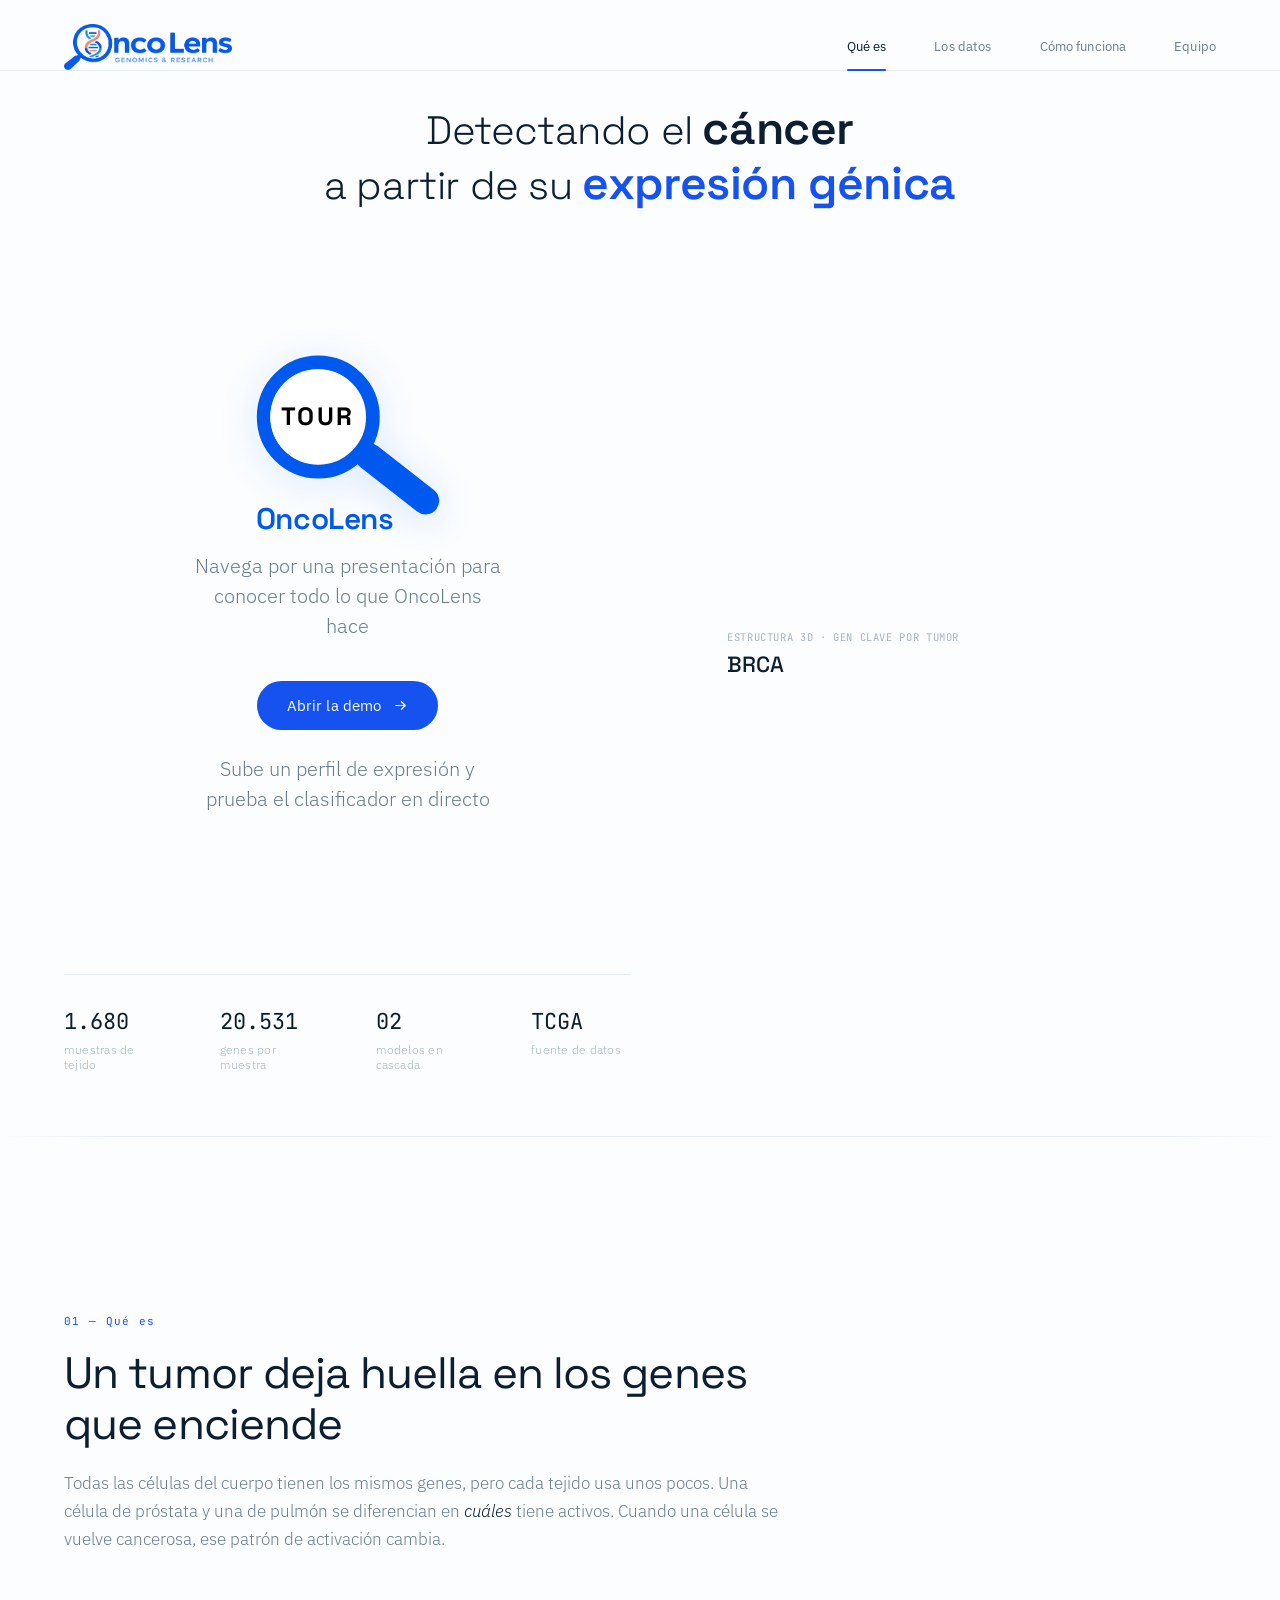
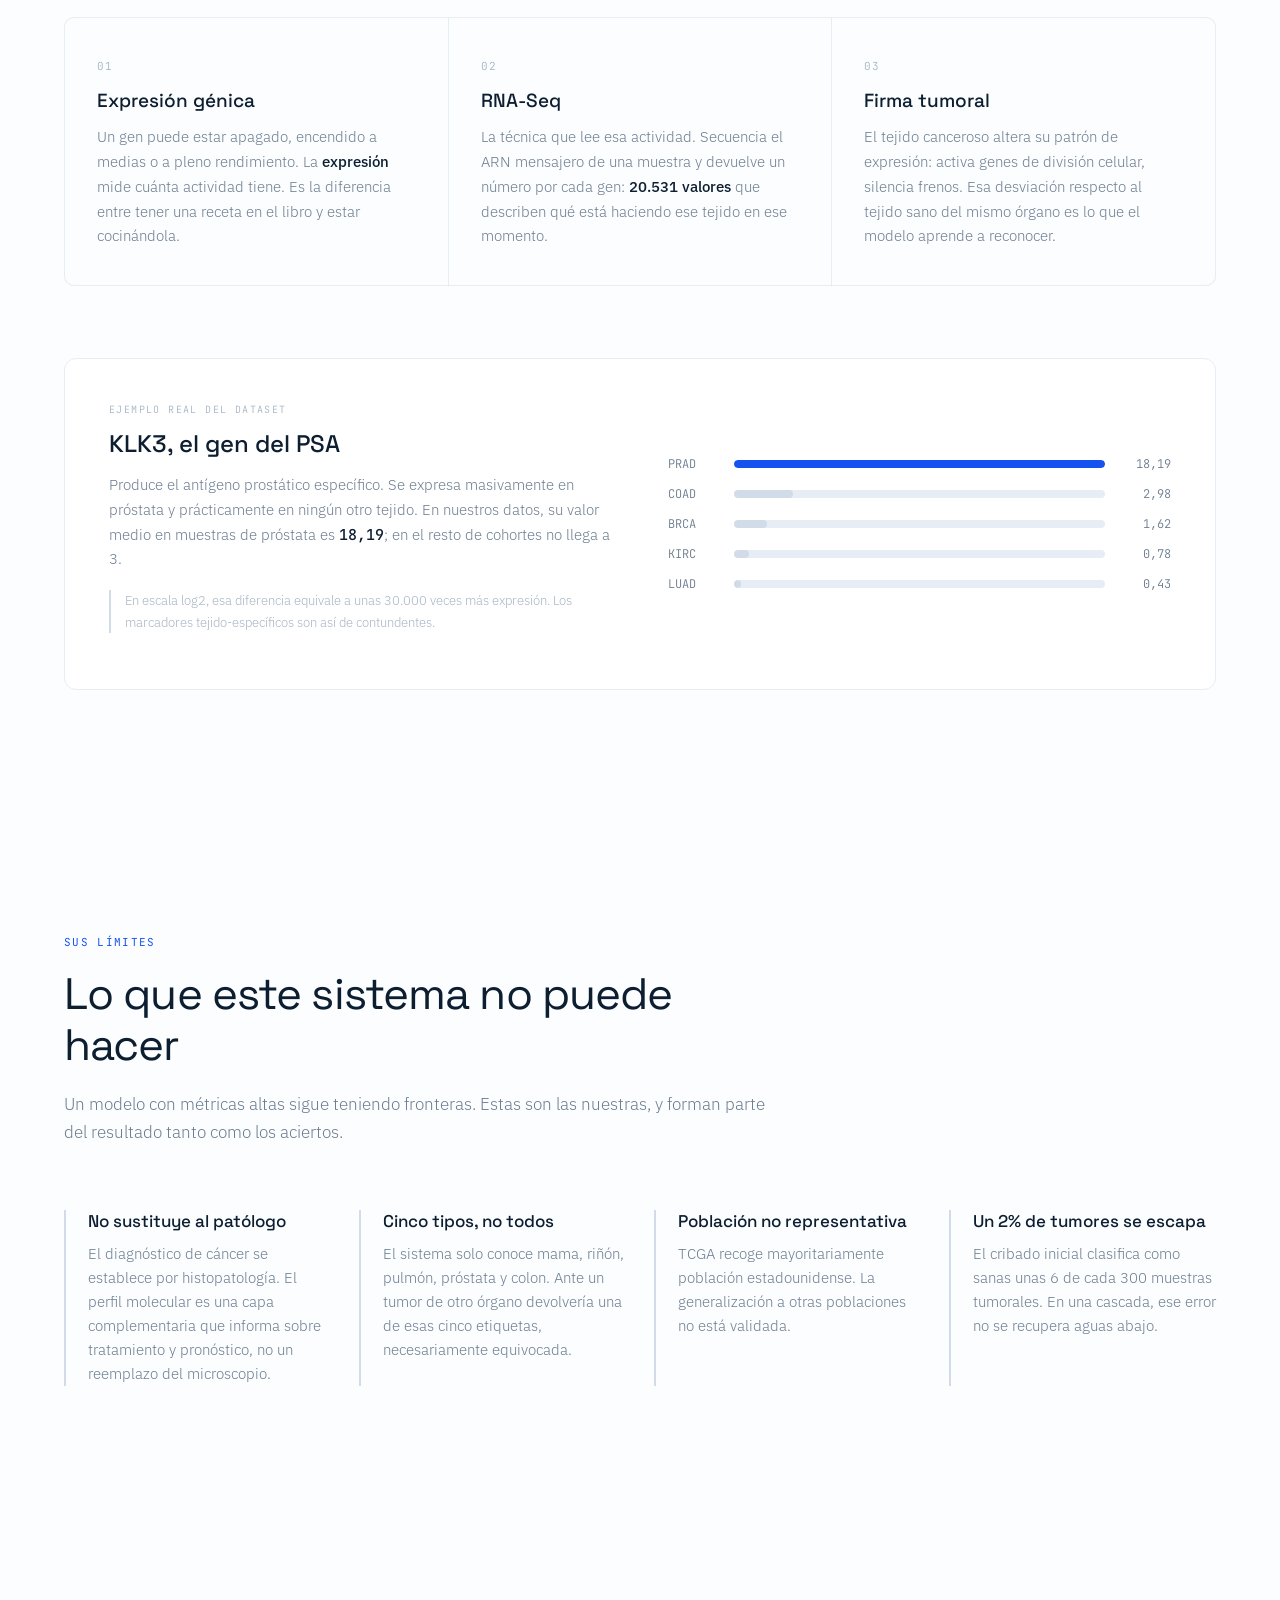
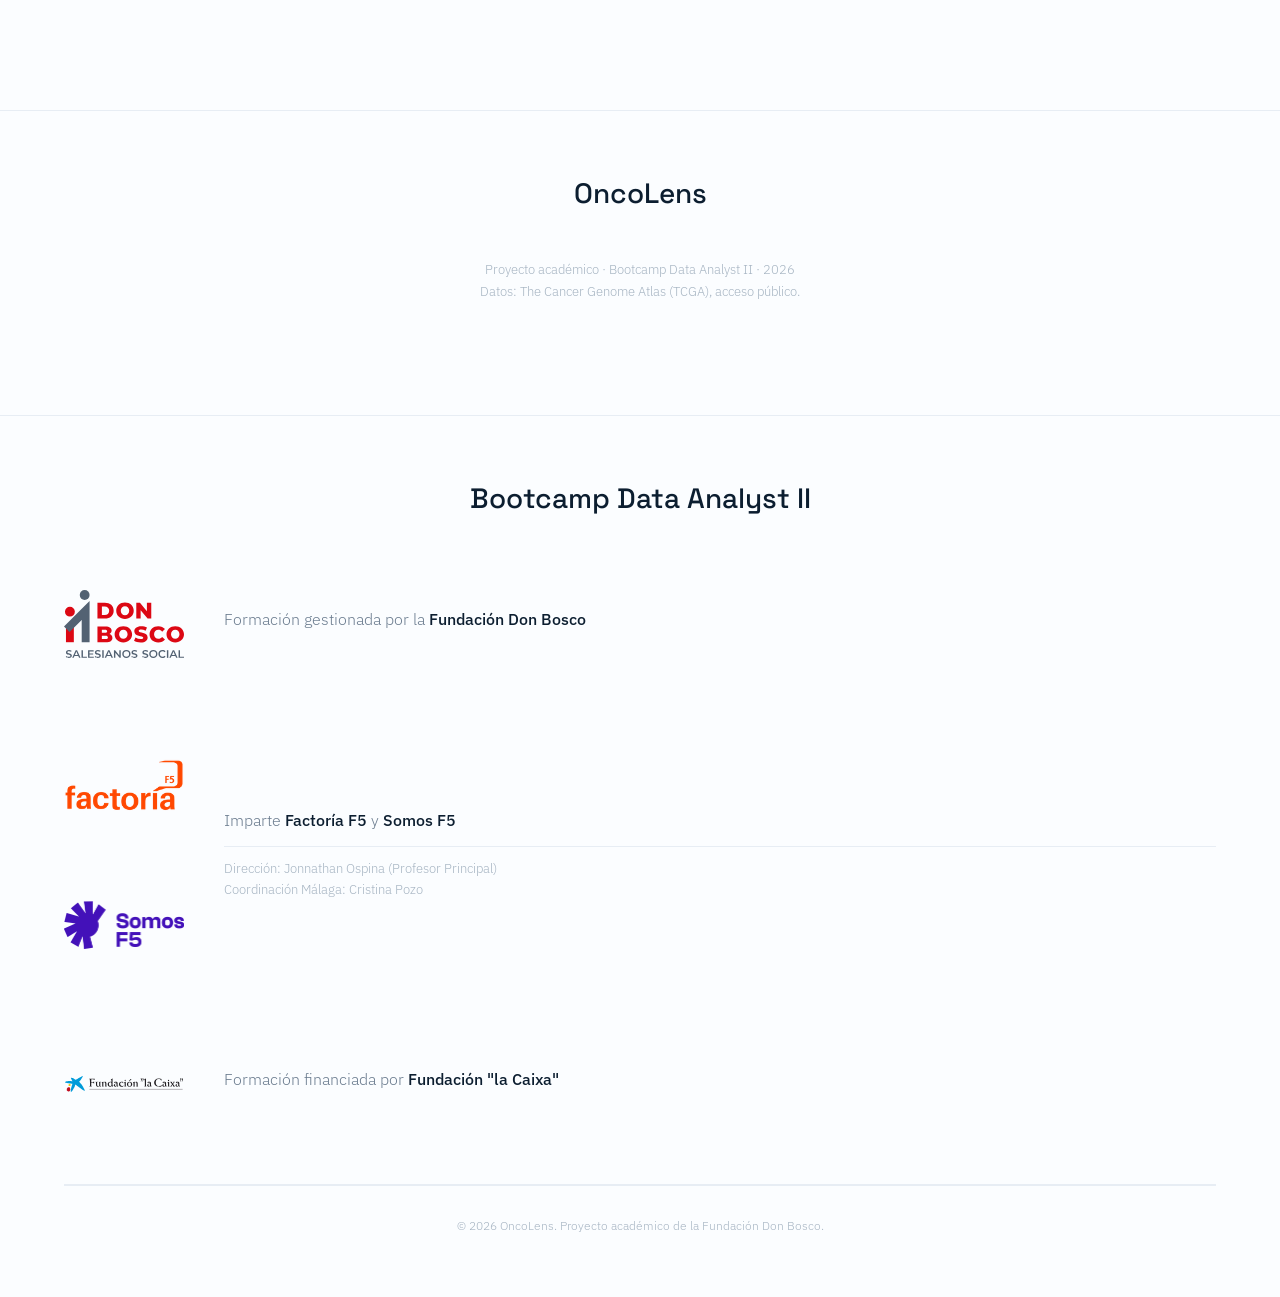
==== commit a128b27f: "feat(tour): add institutions section and typed closing title" ====
--- a/docs/index.html
+++ b/docs/index.html
@@ -73,7 +73,7 @@
           </a>
 
           <div class="demo-cta">
-            <a href="https://oncolens-wkuy.onrender.com" target="_blank" rel="noopener" class="btn-primary btn-lg">
+            <a href="https://onco-seq-explorer-app.onrender.com" target="_blank" rel="noopener" class="btn-primary btn-lg">
               Abrir la demo
               <svg width="15" height="15" viewBox="0 0 16 16" fill="none"><path d="M3 8H13M13 8L9 4M13 8L9 12" stroke="currentColor" stroke-width="1.3" stroke-linecap="round" stroke-linejoin="round"/></svg>
             </a>
@@ -534,7 +534,7 @@
     <!-- ---- Integrante 1 ---- -->
     <article class="member">
       <div class="member-photo">
-          <img src="assets/img/alejandragarciaduque.jpeg" alt="Foto de Alejandra Duque García">
+          <img src="assets/img/team/alejandragarciaduque.jpeg" alt="Foto de Alejandra Duque García">
         <span class="photo-initials">NA</span>
       </div>
       <h4>Alejandra Duque García</h4>
@@ -562,7 +562,8 @@
     <!-- ---- Integrante 2 ---- -->
     <article class="member">
       <div class="member-photo">
-        <span class="photo-initials">NA</span>
+        <img src="assets/img/team/noeliasanchezfacila.jpeg" alt="Foto de Noelia Sánchez Fácila">
+        <!--<span class="photo-initials">NA</span>-->
       </div>
       <h4>Noelia Sánchez Fácila</h4>
       <!--<span class="member-role">Rol en el proyecto</span>-->
@@ -588,7 +589,8 @@
     <!-- ---- Integrante 3 ---- -->
     <article class="member">
       <div class="member-photo">
-        <span class="photo-initials">NA</span>
+        <img src="assets/img/team/rominanavearodriguez.png" alt="Foto de Romina Navea Rodríguez">
+        <!--<span class="photo-initials">RN</span>-->
       </div>
       <h4>Romina Navea Rodríguez</h4>
       <!--<span class="member-role">Rol en el proyecto</span>-->
@@ -615,7 +617,7 @@
     <article class="member">
       <div class="member-photo">
         <!--<span class="photo-initials">NA</span>-->
-        <img src="assets/img/carnetyasirablanco.jpg" alt="">
+        <img src="assets/img/team/yasirablancomoreno.jpg" alt="Foto de Yasira Blanco Moreno">
       </div>
       <h4>Yasira Blanco Moreno</h4>
       <!--<span class="member-role">Rol en el proyecto</span>-->
@@ -652,16 +654,6 @@
           Proyecto académico · Bootcamp Data Analyst II · 2026<br>
           Datos: The Cancer Genome Atlas (TCGA), acceso público.
         </p>
-        <div class="foot-nav-section">
-          <h4 class="foot-section-title">Navegación</h4>
-          <div class="foot-nav-links">
-            <button type="button" data-tab="que-es">Qué es</button>
-            <button type="button" data-tab="datos">Los datos</button>
-            <button type="button" data-tab="metodo">Cómo funciona</button>
-            <button type="button" data-tab="demo">Demo</button>
-            <button type="button" data-tab="equipo">Equipo</button>
-          </div>
-        </div>
       </div>
     </div>
 
@@ -674,7 +666,7 @@
 
       <div class="foot-institution">
         <div class="inst-logo">
-          <img src="assets/img/logo-donbosco.svg" alt="Logo Fundación Don Bosco" loading="lazy">
+          <img src="assets/img/foundations/logo-donbosco.svg" alt="Logo Fundación Don Bosco" loading="lazy">
         </div>
         <div class="inst-text">
           <p class="inst-desc">
@@ -686,10 +678,10 @@
       <div class="foot-institution">
         <div class="inst-logos-stack">
           <div class="inst-logo">
-            <img src="assets/img/logo-factoriaf5.png" alt="Logo Factoría F5" loading="lazy">
+            <img src="assets/img/foundations/logo-factoriaf5.png" alt="Logo Factoría F5" loading="lazy">
           </div>
           <div class="inst-logo">
-            <img src="assets/img/logo-somosf5.png" alt="Logo Somos F5" loading="lazy">
+            <img src="assets/img/foundations/logo-somosf5.png" alt="Logo Somos F5" loading="lazy">
           </div>
         </div>
         <div class="inst-text">
@@ -705,7 +697,7 @@
 
       <div class="foot-institution">
         <div class="inst-logo">
-          <img src="assets/img/logo-lacaixa.svg" alt="Logo Fundación La Caixa" loading="lazy">
+          <img src="assets/img/foundations/logo-lacaixa.svg" alt="Logo Fundación La Caixa" loading="lazy">
         </div>
         <div class="inst-text">
           <p class="inst-desc">
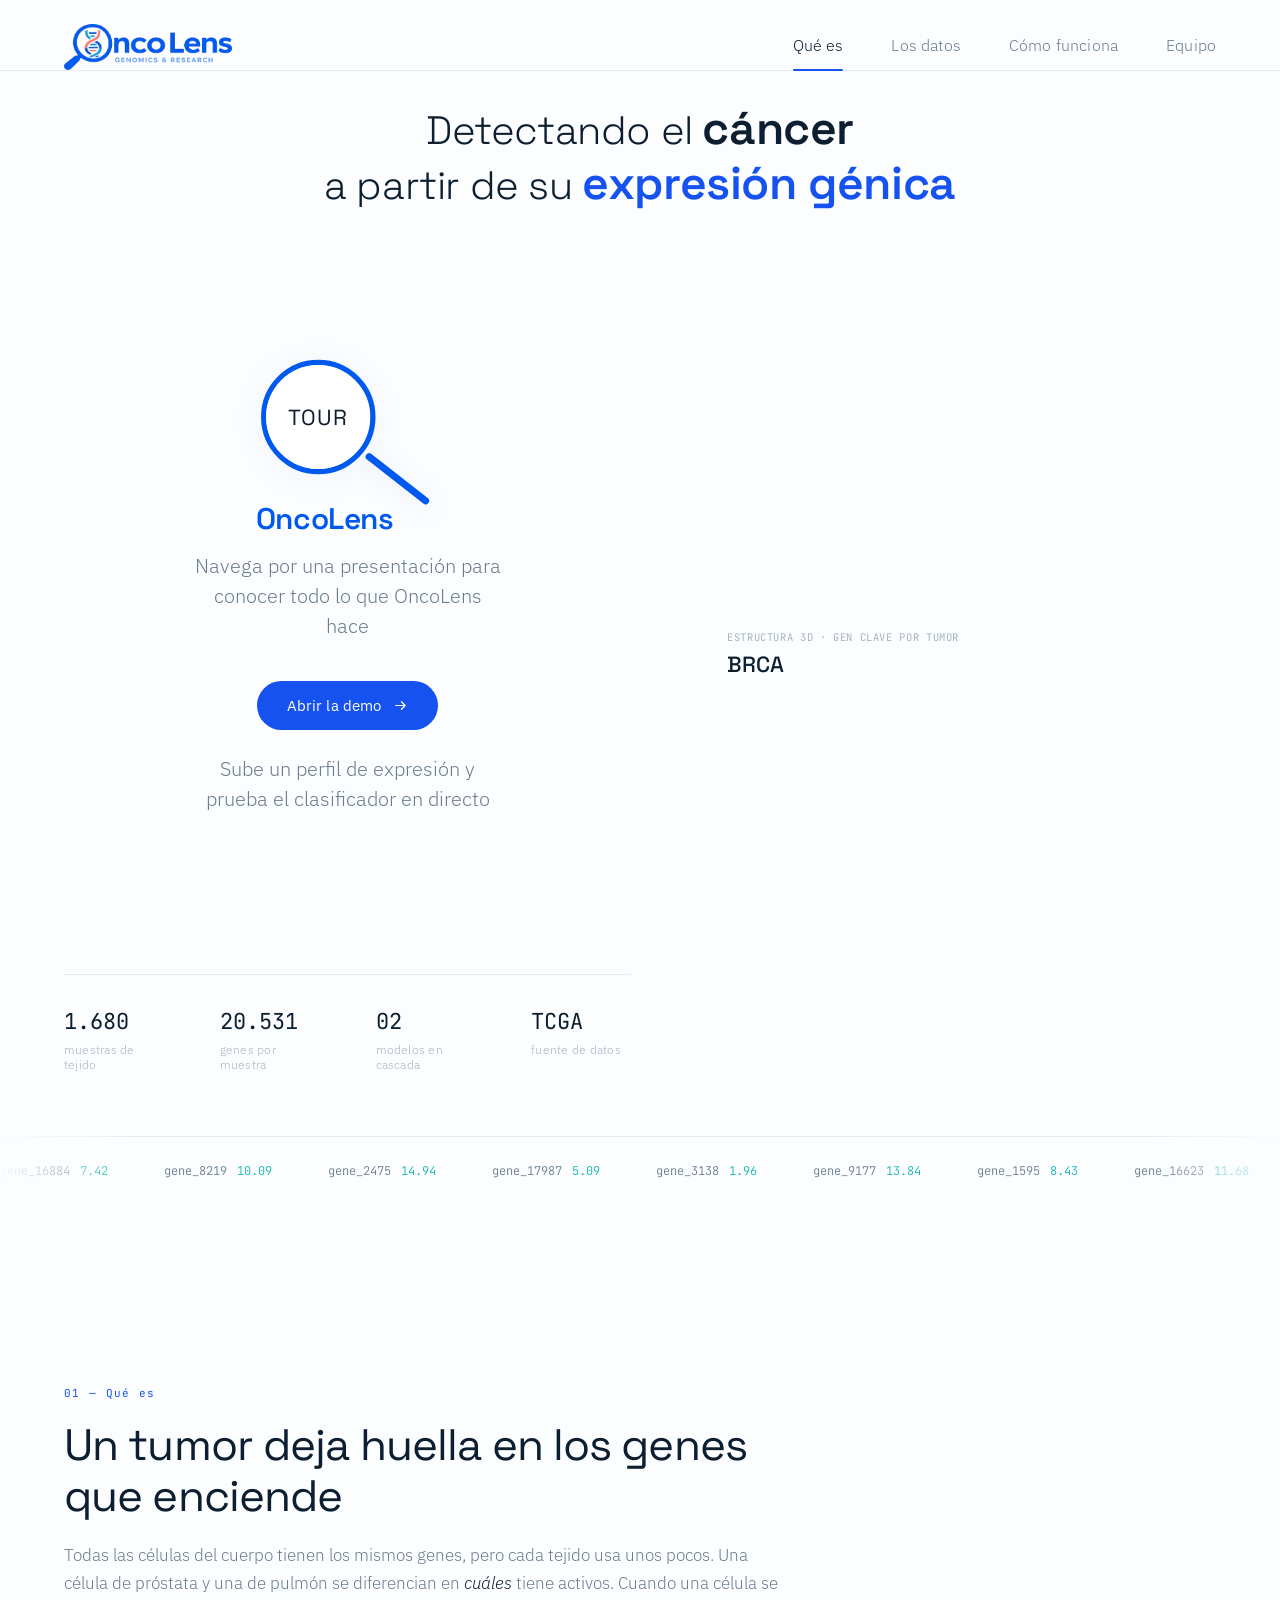
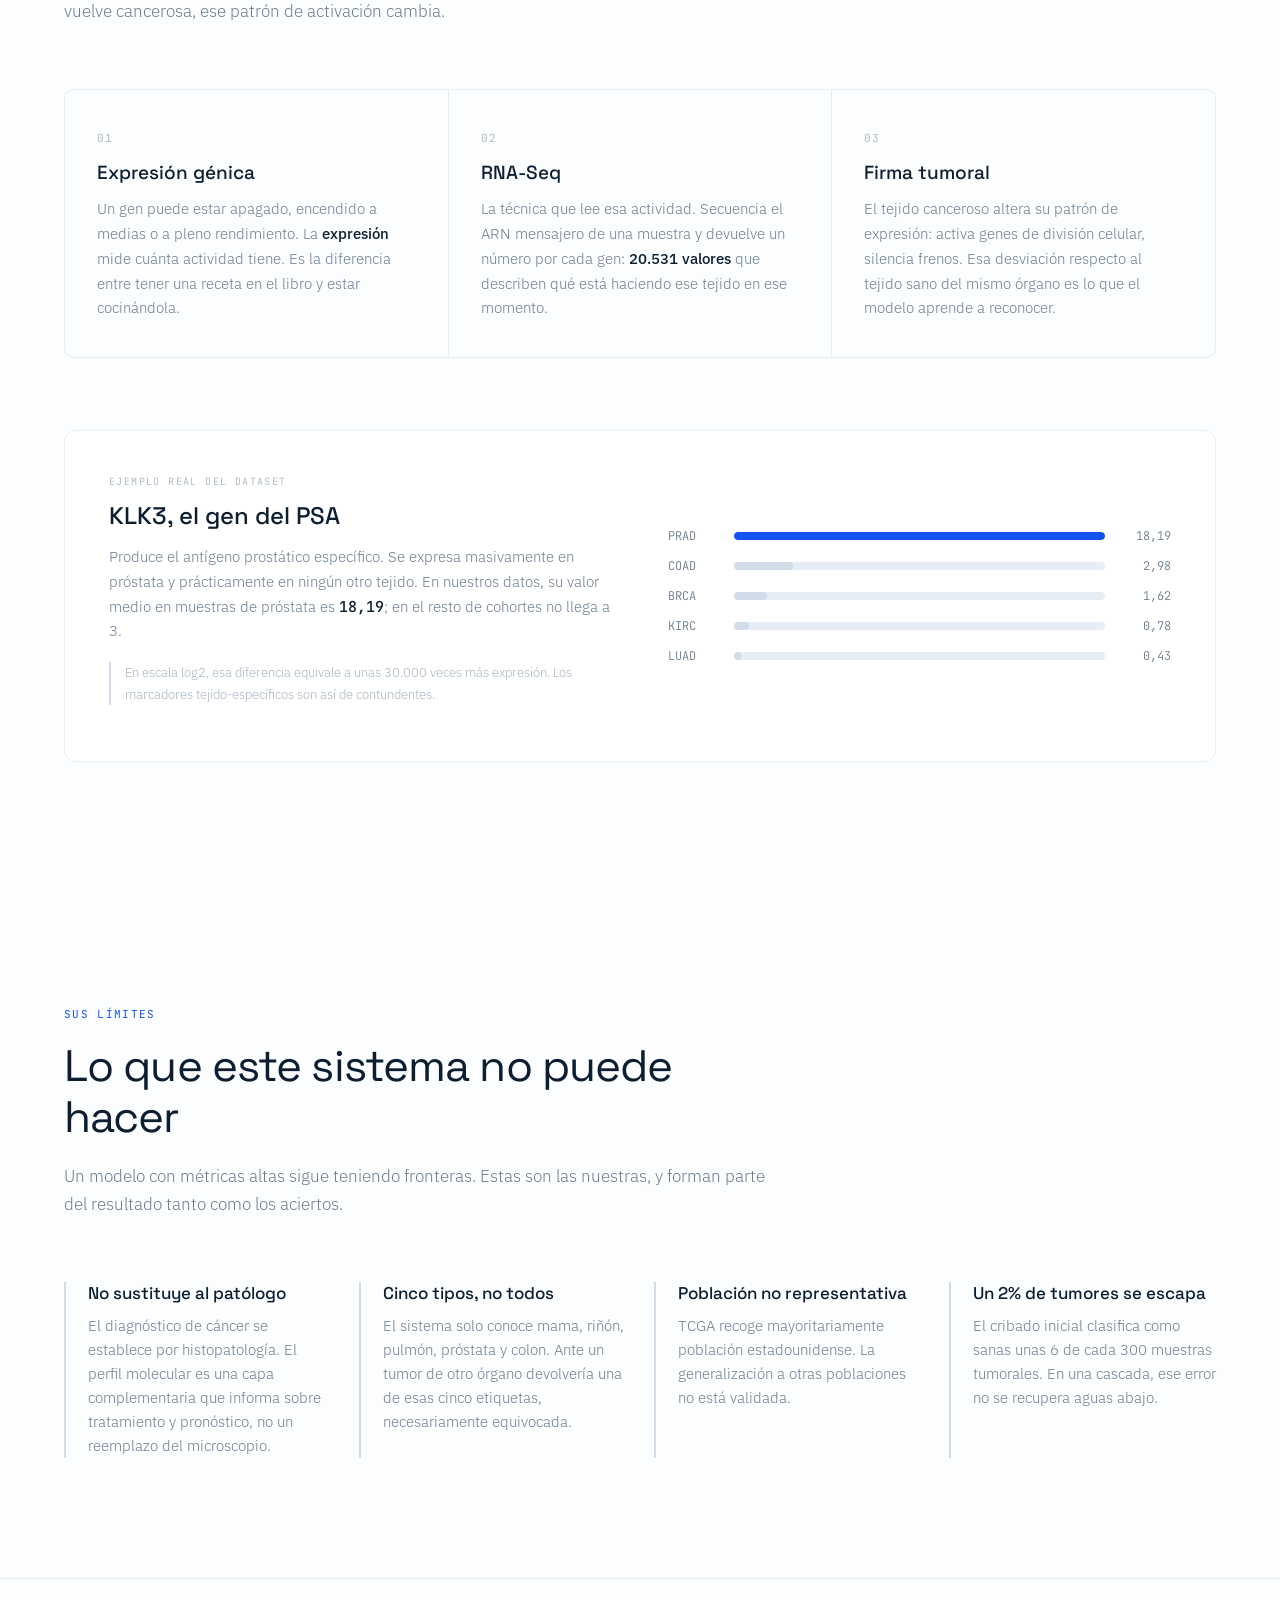
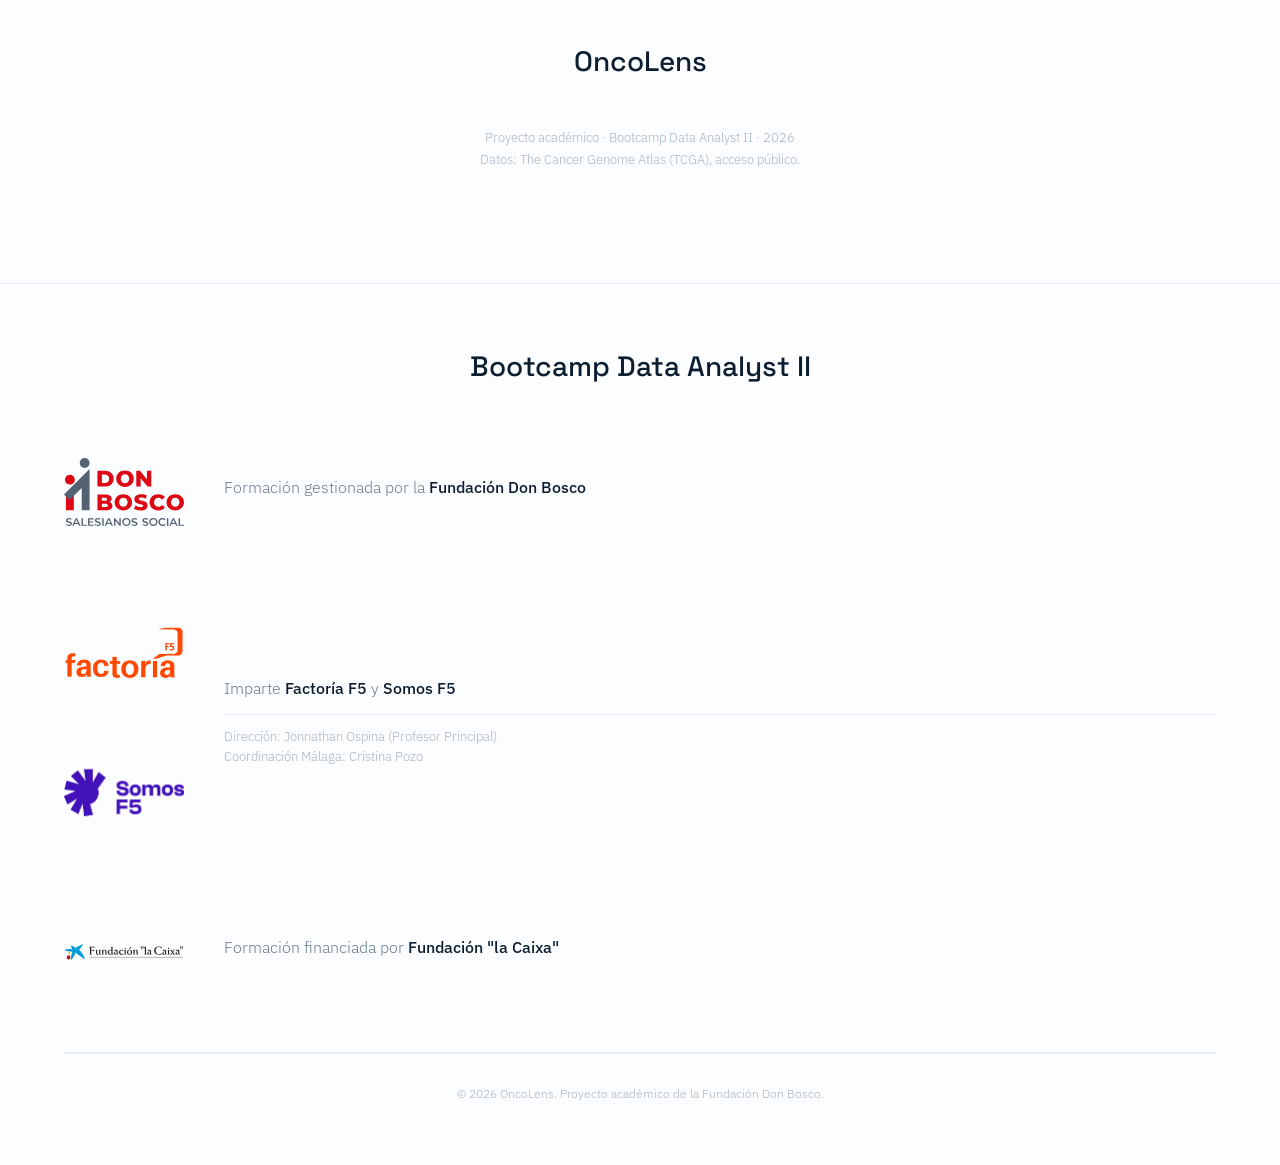
==== commit 8a66b616: "feat(tour): add bottom bar navigation and demo link" ====
--- a/docs/index.html
+++ b/docs/index.html
@@ -42,8 +42,8 @@
 
             <div class="magnifier">
               <svg class="magnifier-svg" viewBox="0 0 400 400" xmlns="http://www.w3.org/2000/svg">
-                <line x1="244.7" y1="245.9" x2="363.2" y2="338.5" stroke-width="57.5" stroke-linecap="round"/>
-                <circle cx="137.4" cy="162.1" r="115.0" stroke-width="28.8"/>
+                <line x1="244.7" y1="245.9" x2="363.2" y2="338.5" stroke-width="15" stroke-linecap="round"/>
+                <circle cx="137.4" cy="162.1" r="115.0" stroke-width="11"/>       
               </svg>
 
               <div class="lens">
--- a/docs/assets/css/style.css
+++ b/docs/assets/css/style.css
@@ -1526,7 +1526,7 @@
   --size: 280px;
   --lens-cx: 34.35%;
   --lens-cy: 40.52%;
-  --lens-d: 50.32%;
+  --lens-d: 54.75%;
   --onco-nudge: calc(var(--size) * 0.036);
   --logo-blue: #0059EF;
   --logo-coral: #FF6B5B;
@@ -1560,7 +1560,7 @@
   transition: transform 0.3s ease;
 }
 
-.tour-cta .tour-link:hover { transform: translateY(-4px); }
+.tour-cta .tour-link:hover { transform: none; }
 
 .tour-cta .axis-row { position: relative; width: var(--size); }
 
@@ -1600,7 +1600,7 @@
   transition: transform 0.35s ease;
 }
 
-.tour-cta .tour-link:hover .magnifier { transform: scale(1.05); }
+.tour-cta .tour-link:hover .magnifier { transform: none; }
 
 .tour-cta .magnifier-svg {
   width: 100%;
@@ -1608,7 +1608,7 @@
   display: block;
   fill: none;
   stroke: var(--logo-blue);
-  filter: drop-shadow(0 6px 18px rgba(0, 89, 239, 0.16));
+  filter: drop-shadow(0 4px 12px rgba(12, 30, 48, 0.10));
 }
 
 .tour-cta .lens {
@@ -1628,10 +1628,10 @@
 
 .tour-cta .lens-text {
   position: absolute;
-  font-size: calc(var(--size) * 0.132);
-  font-weight: 700;
-  letter-spacing: 0.1em;
-  color: #000;
+  font-size: calc(var(--size) * 0.115);
+  font-weight: 400;
+  letter-spacing: 0.04em;
+  color: var(--ink);
   transform: rotateY(0deg) scale(1);
   transition: all 0.6s cubic-bezier(0.68, -0.55, 0.265, 1.55);
 }
@@ -1660,13 +1660,13 @@
 .tour-cta .helix-strand {
   fill: none;
   stroke: var(--logo-blue);
-  stroke-width: 4;
+  stroke-width: 2.4;
   stroke-linecap: round;
 }
 
 .tour-cta .helix-bridge {
   stroke: var(--logo-coral);
-  stroke-width: 3.2;
+  stroke-width: 2;
   stroke-linecap: round;
 }
 
--- a/docs/assets/css/tabs.css
+++ b/docs/assets/css/tabs.css
@@ -0,0 +1,212 @@
+/* =============================================================
+   TABS.CSS — Navegación por pestañas de OncoLens
+   Depende de los tokens definidos en :root dentro de style.css.
+   Cárgalo SIEMPRE después de style.css.
+   ============================================================= */
+
+/* El sitio pasó de scroll-snap de una sola página a navegación por
+   pestañas: desactivamos el snap y dejamos que cada .sec respire
+   según su contenido en vez de forzar 100vh. */
+html { scroll-snap-type: none; }
+
+.sec, .sec-alt {
+  scroll-snap-align: none;
+  scroll-snap-stop: normal;
+  min-height: 0;
+}
+
+/* ---------- Barra de pestañas ---------- */
+.tabs-bar {
+  position: sticky;
+  top: 0;
+  z-index: 30;
+  display: flex;
+  gap: 4px;
+  max-width: 1360px;
+  margin: 0 auto;
+  padding: 0 64px;
+  background: var(--bg);
+  border-bottom: 1px solid var(--line);
+  overflow-x: auto;
+  scrollbar-width: none;
+}
+
+.tabs-bar::-webkit-scrollbar { display: none; }
+
+.tab-btn {
+  position: relative;
+  flex-shrink: 0;
+  padding: 20px 22px;
+  background: none;
+  border: none;
+  font-family: var(--font-display);
+  font-size: 14.5px;
+  font-weight: 500;
+  color: var(--ink-faint);
+  cursor: pointer;
+  transition: color 0.2s ease;
+  white-space: nowrap;
+}
+
+.tab-btn:hover { color: var(--ink-soft); }
+
+.tab-btn[aria-selected="true"] { color: var(--ink); }
+
+.tab-btn[aria-selected="true"]::after {
+  content: '';
+  position: absolute;
+  left: 22px;
+  right: 22px;
+  bottom: -1px;
+  height: 2px;
+  background: var(--accent);
+  border-radius: 2px 2px 0 0;
+}
+
+.tab-btn:focus-visible {
+  outline: 2px solid var(--accent);
+  outline-offset: -2px;
+}
+
+@media (max-width: 720px) {
+  .tabs-bar { padding: 0 24px; }
+  .tab-btn { padding: 16px 14px; font-size: 13.5px; }
+}
+
+/* Los enlaces del <nav> superior y del footer ahora también actúan
+   como disparadores de pestañas (data-tab), en vez de anclas #id */
+.nav-links button[data-tab],
+.foot-nav-links button[data-tab] {
+  background: none;
+  border: none;
+  font: inherit;
+  cursor: pointer;
+}
+
+/* ---------- Paneles ----------
+   La visibilidad la controla el atributo nativo [hidden] (así el
+   panel "Qué es" se ve aunque el JS tarde en cargar o falle).
+   data-state solo dispara la animación de entrada. */
+
+.tab-panel-intro { padding-top: 56px; }
+
+@media (prefers-reduced-motion: no-preference) {
+  .tab-panel[data-state="active"] { animation: tab-fade-in 0.35s ease; }
+}
+
+@keyframes tab-fade-in {
+  from { opacity: 0; transform: translateY(6px); }
+  to { opacity: 1; transform: translateY(0); }
+}
+
+@media (prefers-reduced-motion: reduce) {
+  .tab-panel[data-state="active"] { animation: none; }
+}
+
+/* ---------- Subcabecera (para dividir contenido dentro de una pestaña) ---------- */
+.subsec-head {
+  max-width: 720px;
+  margin: 80px 0 32px;
+}
+
+.subsec-head .sec-tag { margin-bottom: 14px; }
+
+.subsec-head h3 {
+  font-family: var(--font-display);
+  font-size: clamp(22px, 2.6vw, 28px);
+  font-weight: 500;
+  line-height: 1.25;
+  letter-spacing: -0.01em;
+}
+
+.sec > .subsec-head:first-child { margin-top: 0; }
+
+/* ---------- FAQ (acordeón) ---------- */
+.faq {
+  display: flex;
+  flex-direction: column;
+  gap: 1px;
+  background: var(--line);
+  border: 1px solid var(--line);
+  border-radius: 10px;
+  overflow: hidden;
+}
+
+.faq-item { background: var(--bg); }
+
+.faq-item summary {
+  list-style: none;
+  cursor: pointer;
+  padding: 22px 28px;
+  display: flex;
+  align-items: center;
+  justify-content: space-between;
+  gap: 24px;
+  font-family: var(--font-display);
+  font-size: 15.5px;
+  font-weight: 500;
+  color: var(--ink);
+}
+
+.faq-item summary::-webkit-details-marker { display: none; }
+
+.faq-icon {
+  flex-shrink: 0;
+  position: relative;
+  width: 18px;
+  height: 18px;
+}
+
+.faq-icon::before,
+.faq-icon::after {
+  content: '';
+  position: absolute;
+  background: var(--ink-soft);
+  transition: transform 0.2s ease;
+}
+
+.faq-icon::before { top: 8px; left: 1px; width: 16px; height: 1.5px; }
+.faq-icon::after { top: 1px; left: 8px; width: 1.5px; height: 16px; }
+
+.faq-item[open] .faq-icon::after { transform: scaleY(0); }
+
+.faq-item p {
+  padding: 0 28px 24px;
+  max-width: 760px;
+  font-size: 14.5px;
+  line-height: 1.7;
+  color: var(--ink-soft);
+}
+
+/* ---------- Embed de video ---------- */
+.video-embed {
+  position: relative;
+  width: 100%;
+  max-width: 780px;
+  aspect-ratio: 16 / 9;
+  border-radius: 12px;
+  overflow: hidden;
+  border: 1px solid var(--line);
+  background: var(--ink);
+}
+
+.video-embed iframe {
+  position: absolute;
+  inset: 0;
+  width: 100%;
+  height: 100%;
+  border: 0;
+}
+
+.video-caption {
+  max-width: 780px;
+  margin-top: 14px;
+  font-size: 13px;
+  line-height: 1.6;
+  color: var(--ink-faint);
+}
+
+/* ---------- Responsive ---------- */
+@media (max-width: 900px) {
+  .subsec-head { margin: 56px 0 24px; }
+}
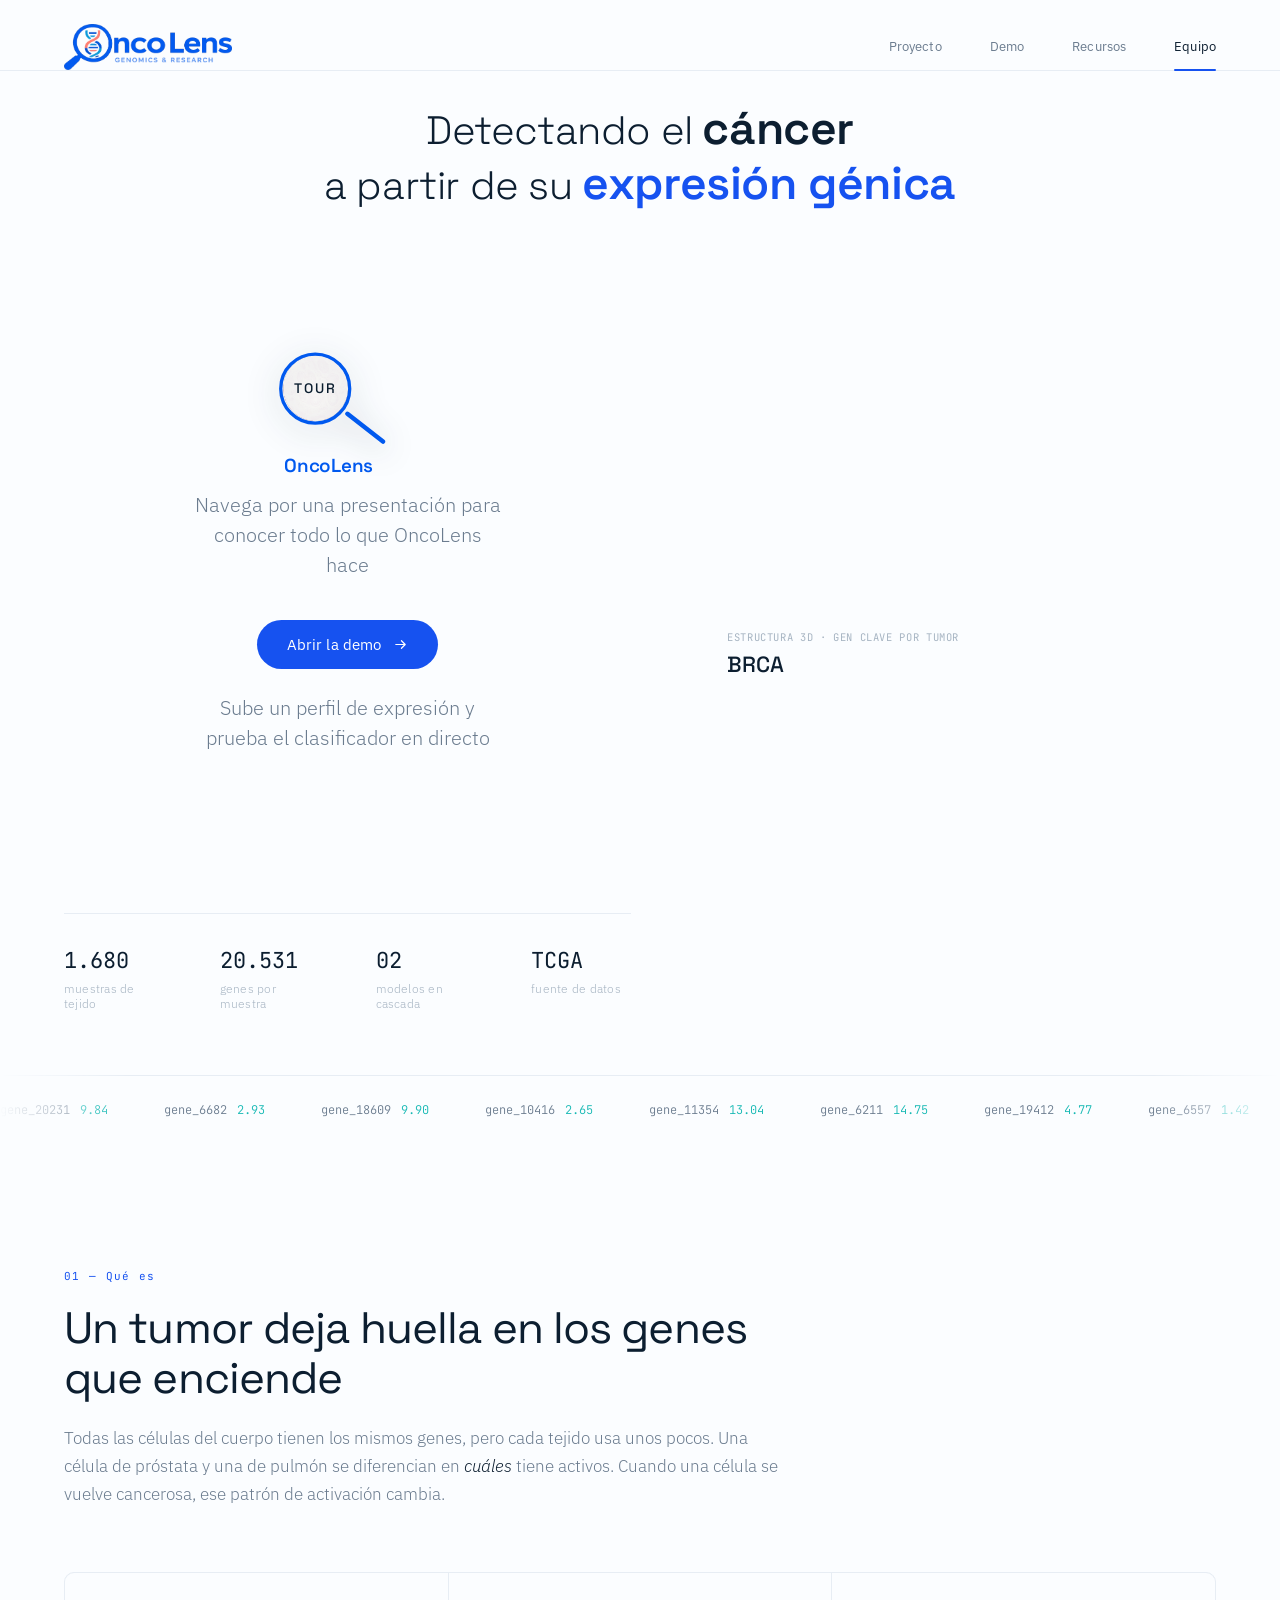
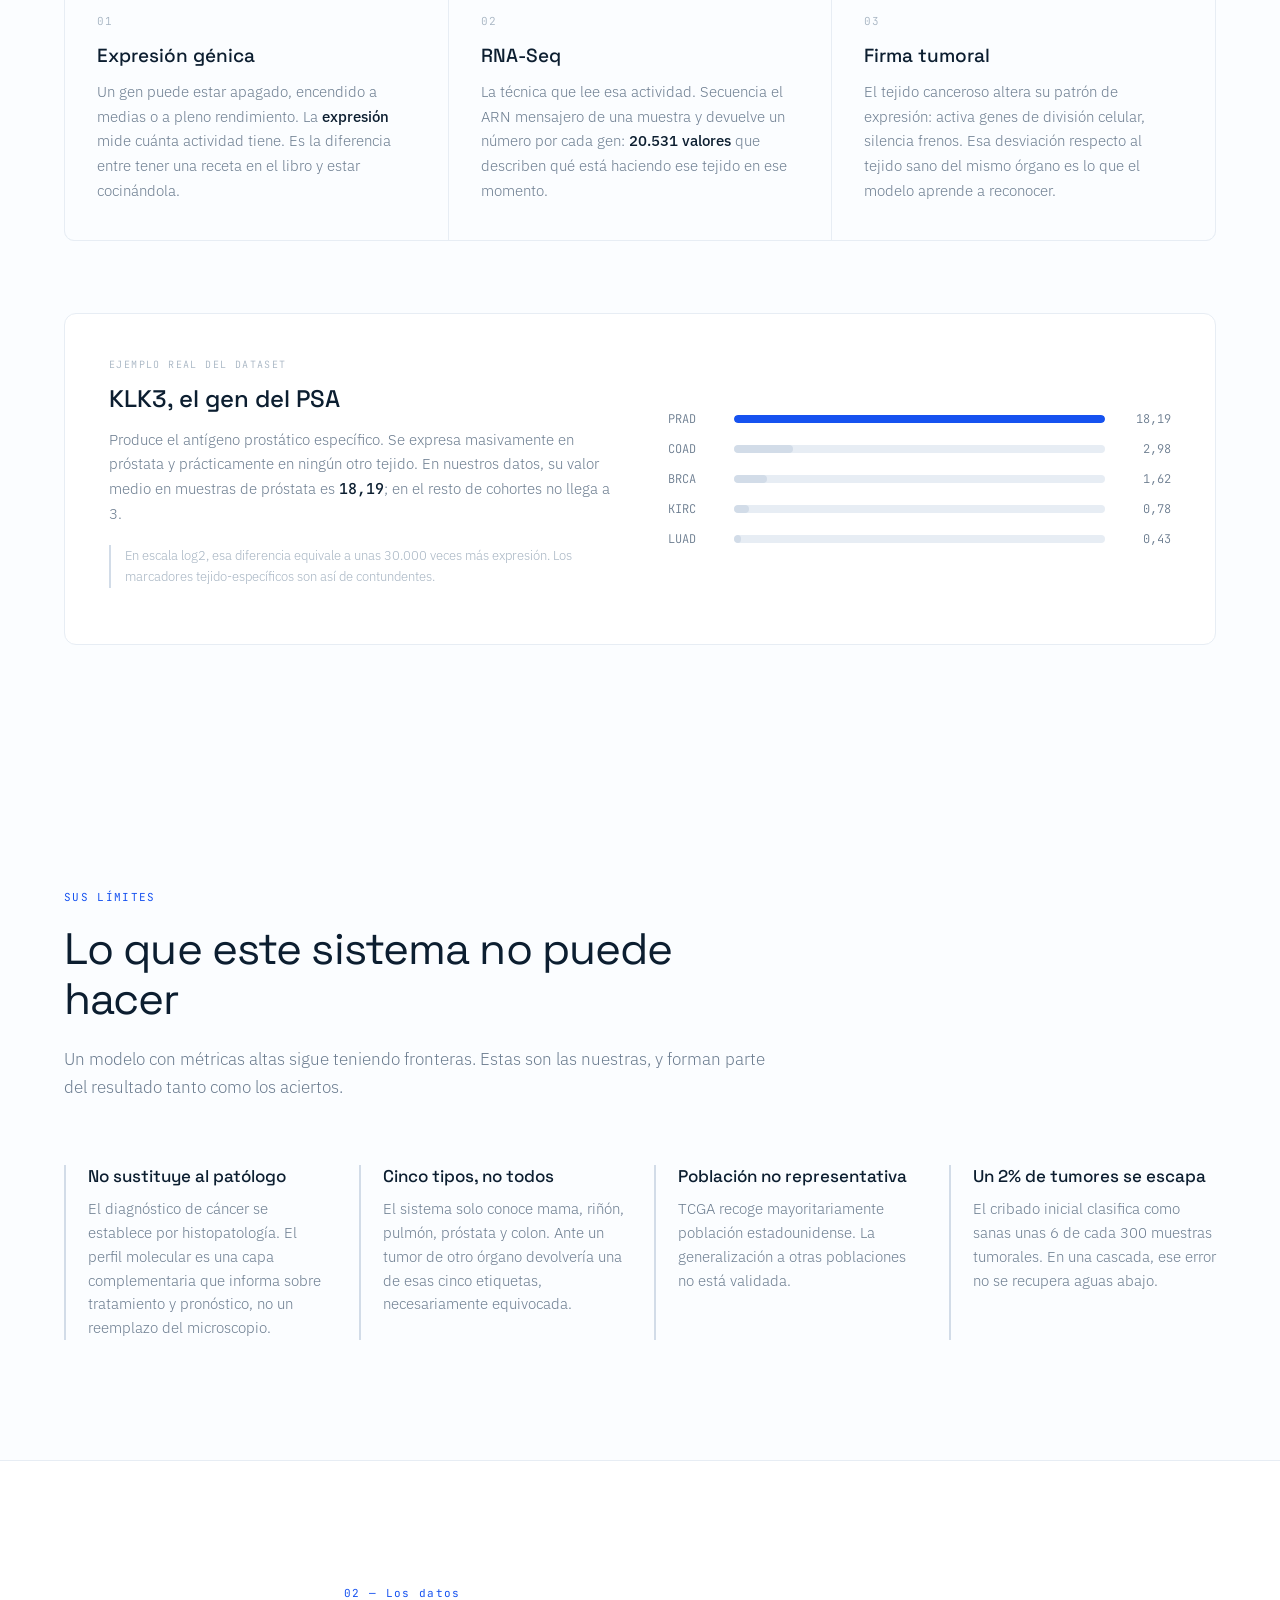
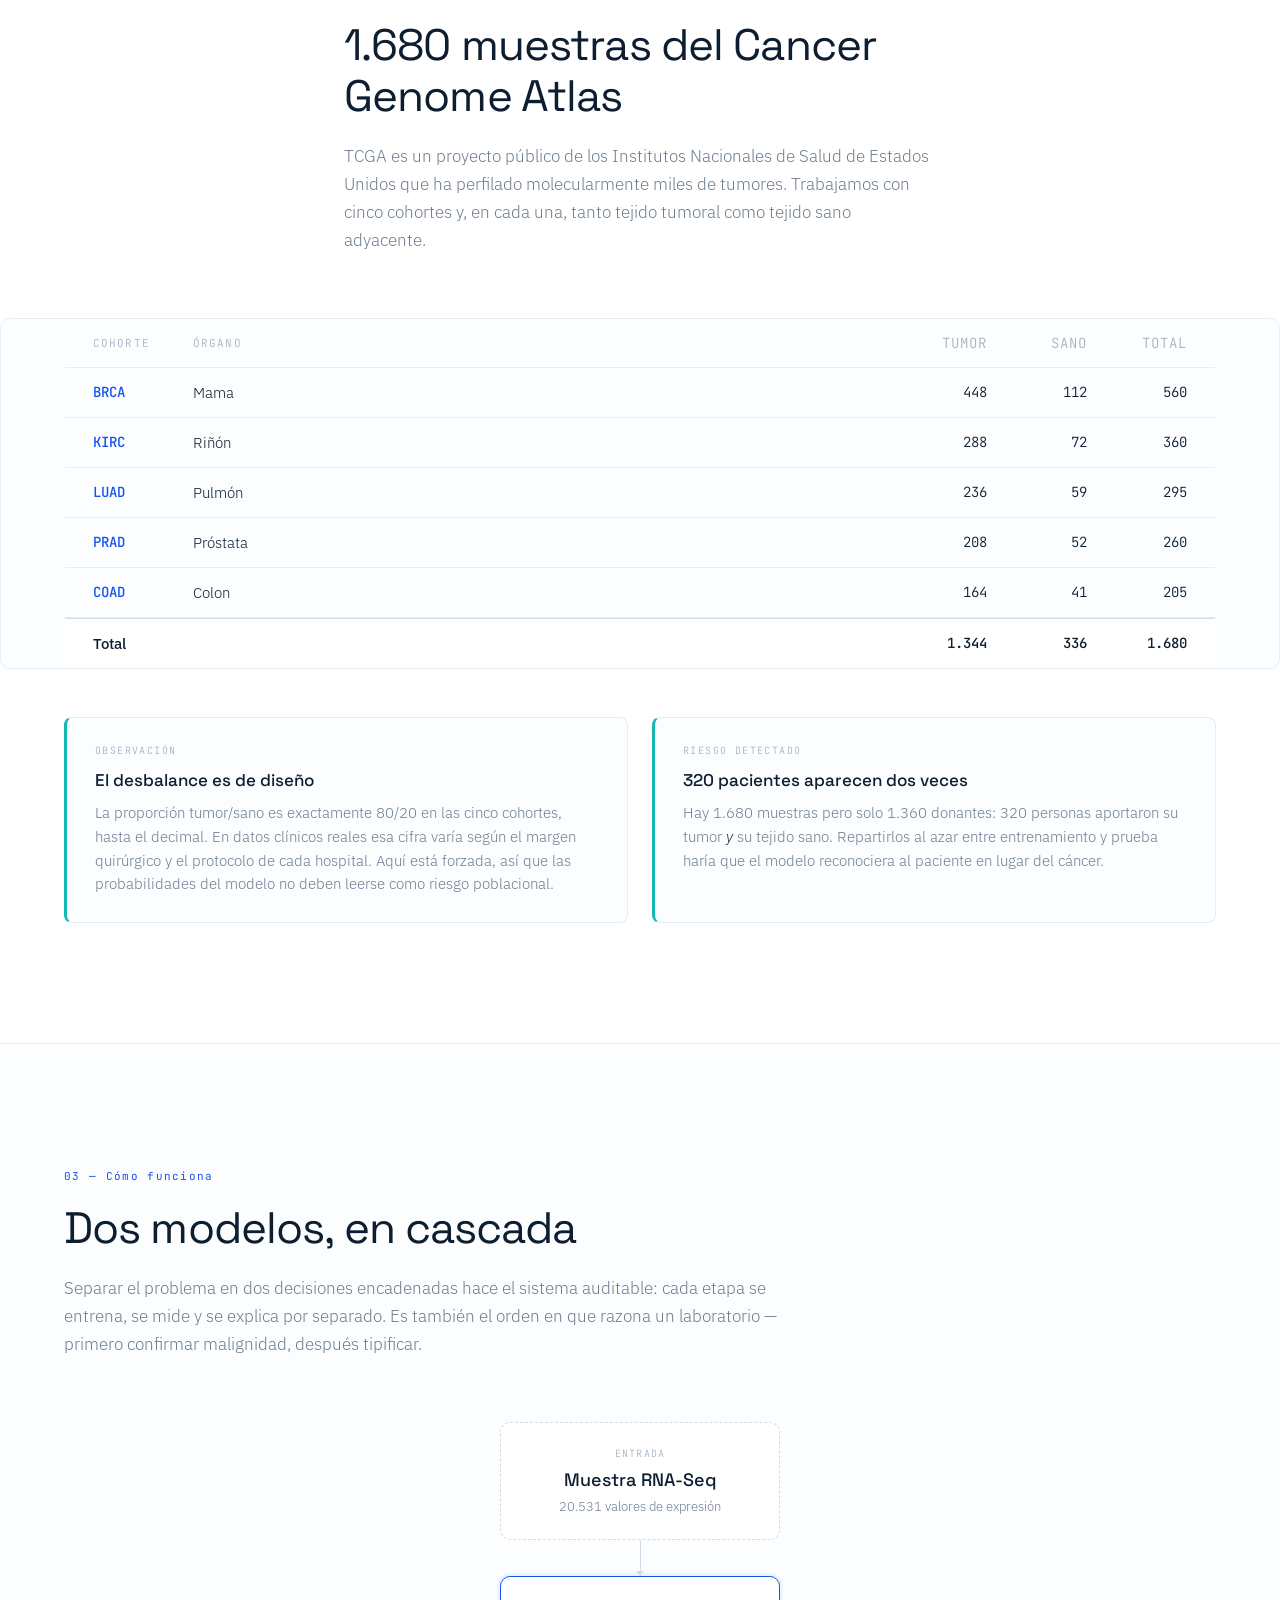
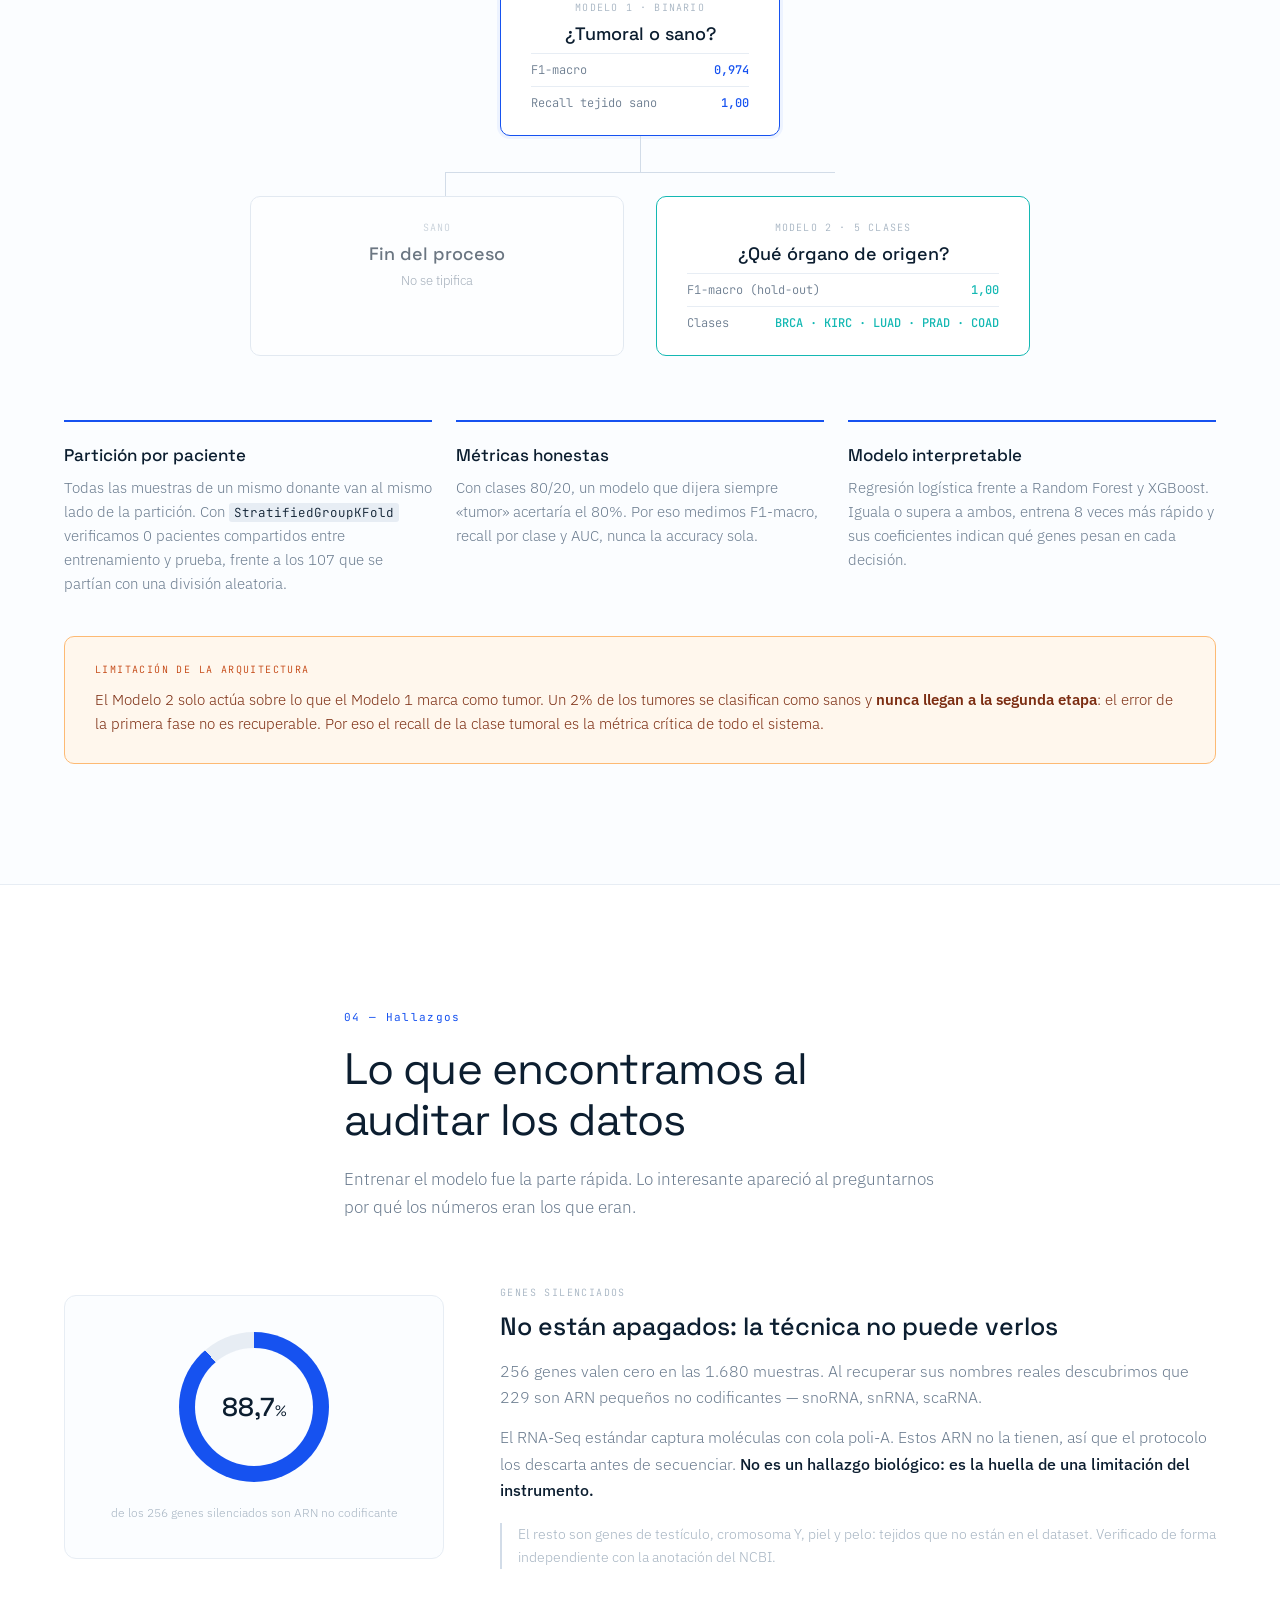
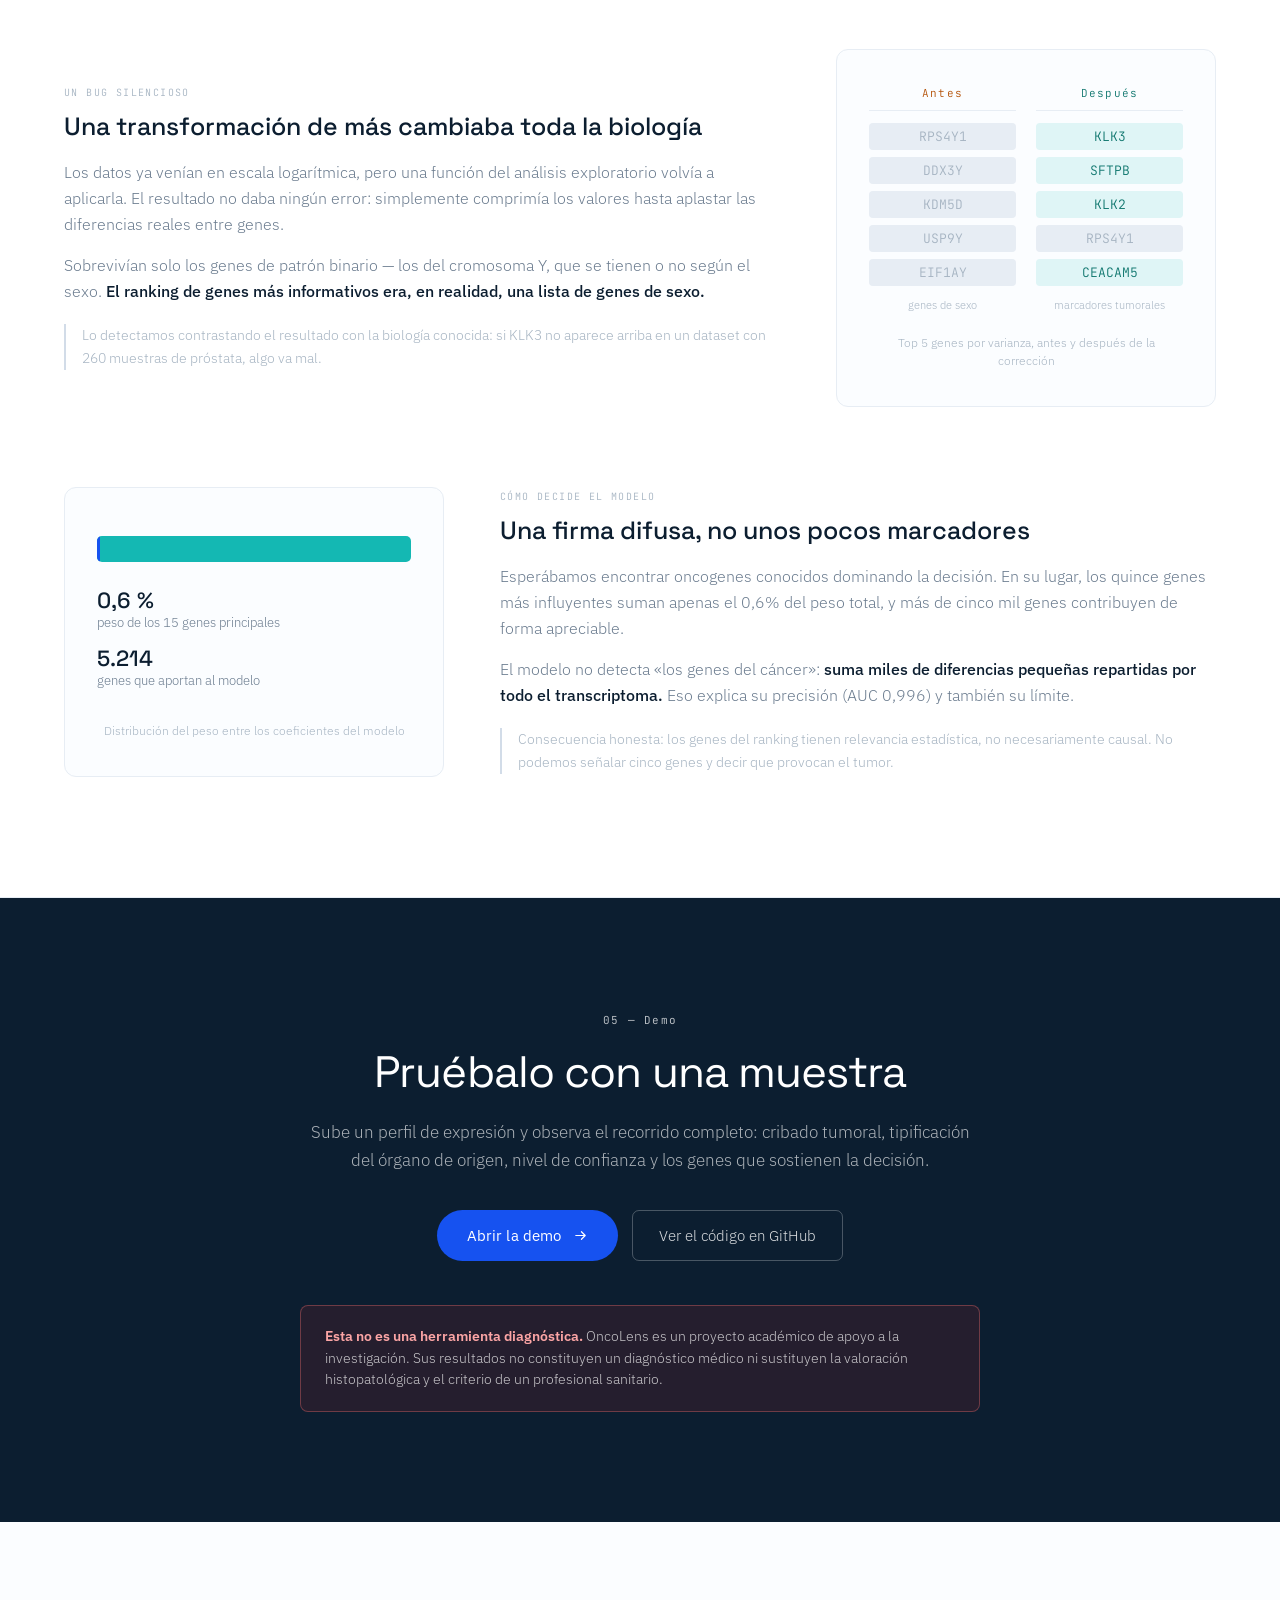
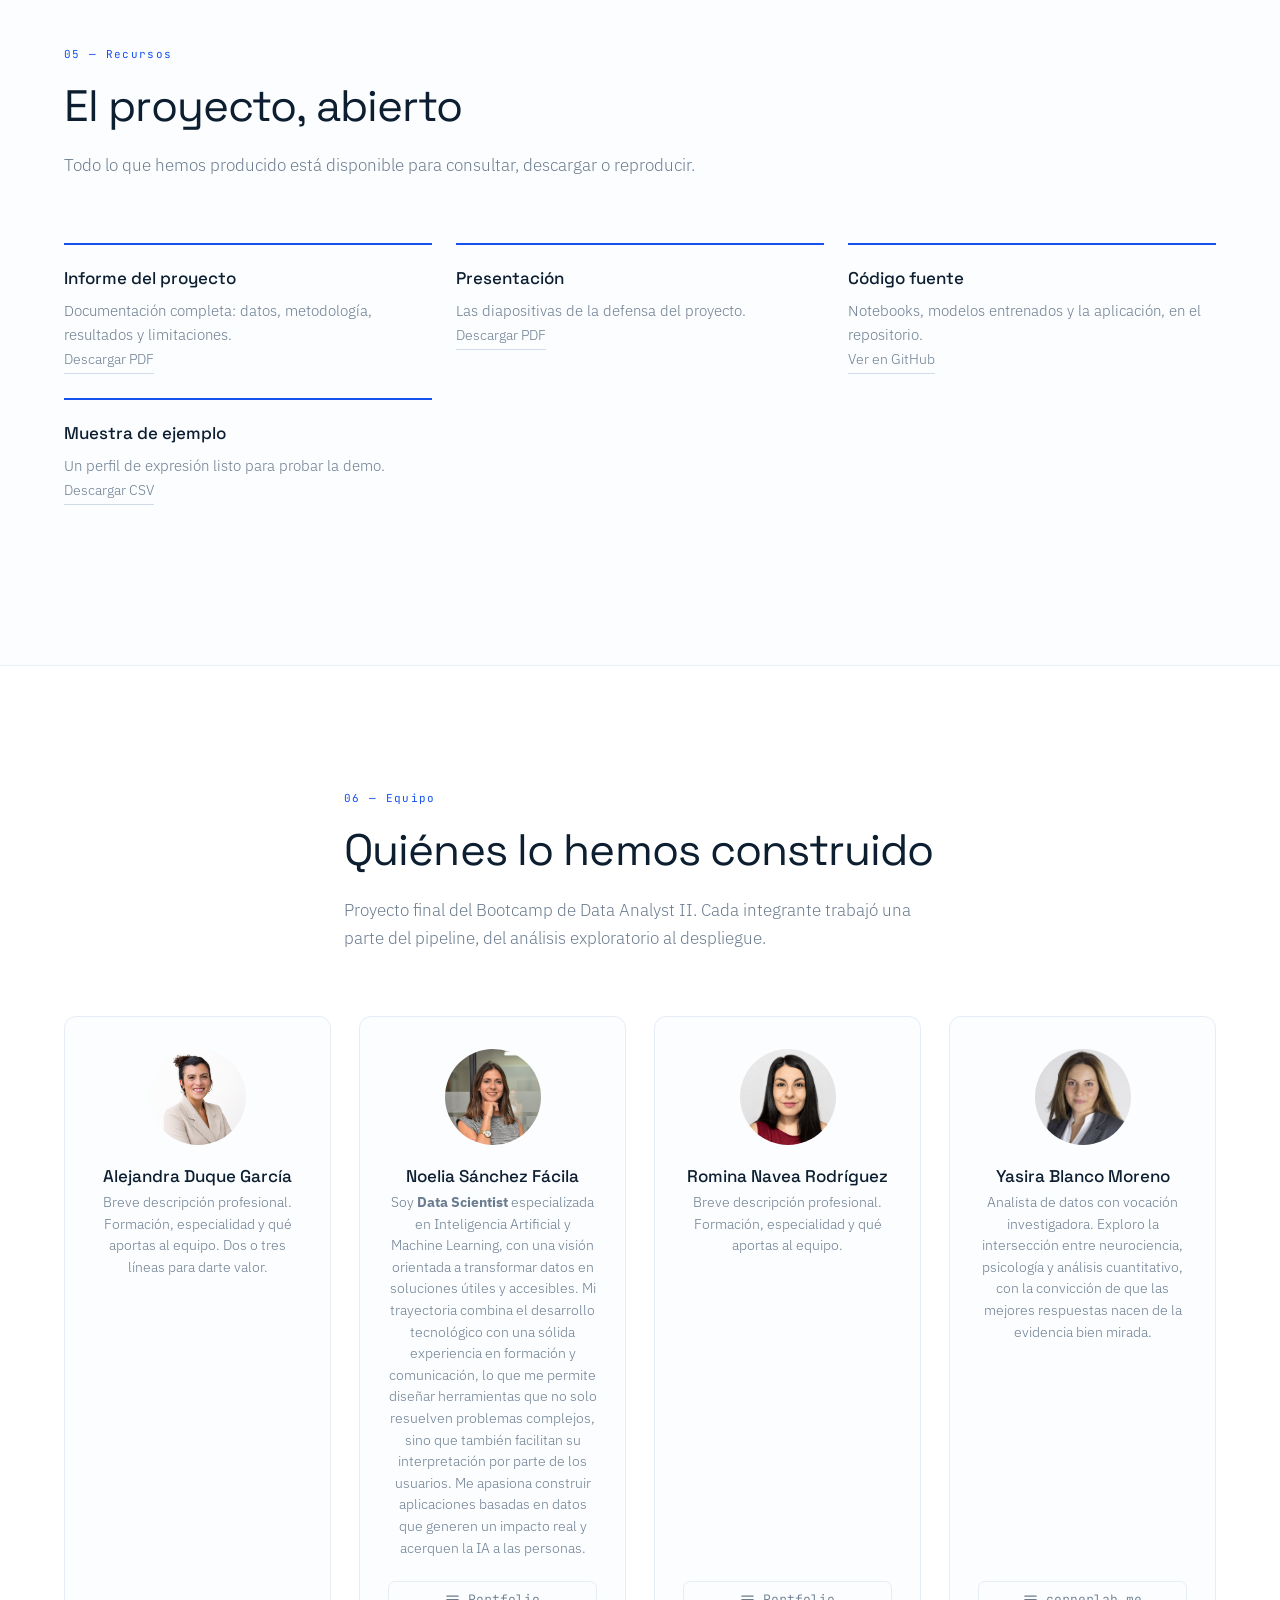
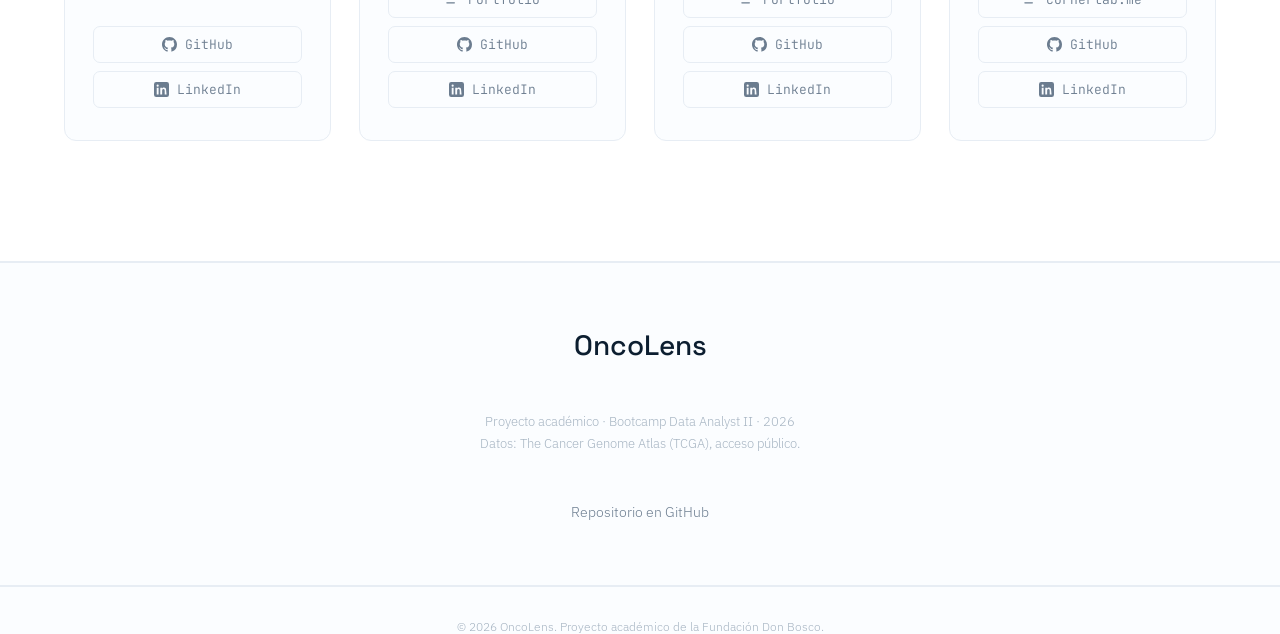
==== commit d48fa100: "feat(index): added right sections for webpage" ====
--- a/docs/index.html
+++ b/docs/index.html
@@ -15,18 +15,20 @@
 </head>
 <body>
 
-<nav>
-  <a href="index.html" class="logo">
-    <img src="assets/img/logo/logo-oncolens.png"
-         alt="OncoLens" class="logo-img" width="205" height="56">
-  </a>
-  <div class="nav-links" id="tabsBar">
-      <button type="button" class="tab-btn" data-tab="que-es" aria-selected="true">Qué es</button>
-      <button type="button" class="tab-btn" data-tab="datos" aria-selected="false">Los datos</button>
-      <button type="button" class="tab-btn" data-tab="metodo" aria-selected="false">Cómo funciona</button>
-      <button type="button" class="tab-btn" data-tab="equipo" aria-selected="false">Equipo</button>
-  </div>
-</nav>
+<div class="nav-wrap">
+  <nav>
+    <a href="index.html" class="logo">
+      <img src="assets/img/logo/logo-oncolens.png"
+          alt="OncoLens" class="logo-img" width="205" height="56">
+    </a>
+    <div class="nav-links" id="tabsBar">
+      <a href="#proyecto" class="tab-btn">Proyecto</a>
+      <a href="#demo" class="tab-btn">Demo</a>
+      <a href="#recursos" class="tab-btn">Recursos</a>
+      <a href="#equipo" class="tab-btn">Equipo</a>
+    </div>
+  </nav>
+</div>
 
 <section class="hero">
     <div class="hero-top">
@@ -43,25 +45,16 @@
             <div class="magnifier">
               <svg class="magnifier-svg" viewBox="0 0 400 400" xmlns="http://www.w3.org/2000/svg">
                 <line x1="244.7" y1="245.9" x2="363.2" y2="338.5" stroke-width="15" stroke-linecap="round"/>
-                <circle cx="137.4" cy="162.1" r="115.0" stroke-width="11"/>       
+                <circle cx="137.4" cy="162.1" r="115.0" stroke-width="11"/>
               </svg>
 
               <div class="lens">
+                <div class="lens-media">
+                  <img src="assets/img/lens/histologia.jpg" alt="">
+                </div>
                 <div class="lens-text">TOUR</div>
-
-                <div class="lens-helix">
-                  <svg class="helix-svg" viewBox="0 0 60 100" xmlns="http://www.w3.org/2000/svg">
-                    <path d="M18 4 C 44 22, 44 32, 18 50 C -6 68, -6 78, 18 96" class="helix-strand"/>
-                    <path d="M42 4 C 16 22, 16 32, 42 50 C 66 68, 66 78, 42 96" class="helix-strand"/>
-                    <line x1="22" y1="14" x2="38" y2="14" class="helix-bridge"/>
-                    <line x1="26" y1="26" x2="34" y2="26" class="helix-bridge"/>
-                    <line x1="22" y1="38" x2="38" y2="38" class="helix-bridge"/>
-                    <line x1="22" y1="62" x2="38" y2="62" class="helix-bridge"/>
-                    <line x1="26" y1="74" x2="34" y2="74" class="helix-bridge"/>
-                    <line x1="22" y1="86" x2="38" y2="86" class="helix-bridge"/>
-                  </svg>
-                </div>
               </div>
+              <!-- Foto: Lidija Ostojic / Pexels -->
             </div>
 
             <div class="axis-row row-bottom">
@@ -116,7 +109,7 @@
 </div>
 
 <!-- ===== PESTAÑA · QUE-ES ===== -->
-<div class="tab-panel tab-panel-intro" id="panel-que-es" data-tab="que-es" role="tabpanel">
+<div class="tab-panel" id="proyecto">
 <section class="sec">
   <div class="sec-head">
     <span class="sec-tag">01 — Qué es</span>
@@ -229,10 +222,7 @@
     </article>
   </div>
 </section>
-</div>
-
-<!-- ===== PESTAÑA · DATOS ===== -->
-<div class="tab-panel tab-panel-intro" id="panel-datos" data-tab="datos" role="tabpanel" hidden>
+
 <section class="sec sec-alt">
   <div class="sec-head">
     <span class="sec-tag">02 — Los datos</span>
@@ -279,10 +269,8 @@
     </article>
   </div>
 </section>
-</div>
-
-<!-- ===== PESTAÑA · METODO ===== -->
-<div class="tab-panel tab-panel-intro" id="panel-metodo" data-tab="metodo" role="tabpanel" hidden>
+
+
 <section class="sec">
   <div class="sec-head">
     <span class="sec-tag">03 — Cómo funciona</span>
@@ -489,8 +477,8 @@
 </div>
 
 <!-- ===== PESTAÑA · DEMO ===== -->
-<div class="tab-panel tab-panel-intro" id="panel-demo" data-tab="demo" role="tabpanel" hidden>
-<section class="sec sec-demo">
+<div class="tab-panel" id="demo">
+  <section class="sec sec-demo">
   <div class="demo-inner">
     <span class="sec-tag light">05 — Demo</span>
     <h2>Pruébalo con una muestra</h2>
@@ -500,7 +488,7 @@
     </p>
 
     <div class="demo-actions">
-      <a href="https://oncolens-wkuy.onrender.com" target="_blank" rel="noopener" class="btn-primary btn-lg" id="demoLink">
+      <a href="https://onco-seq-explorer-app.onrender.com" target="_blank" rel="noopener" class="btn-primary btn-lg" id="demoLink">
         Abrir la demo
         <svg width="15" height="15" viewBox="0 0 16 16" fill="none"><path d="M3 8H13M13 8L9 4M13 8L9 12" stroke="currentColor" stroke-width="1.3" stroke-linecap="round" stroke-linejoin="round"/></svg>
       </a>
@@ -517,9 +505,49 @@
 </section>
 </div>
 
+<!-- ===== RECURSOS ===== -->
+<div class="tab-panel" id="recursos">
+<section class="sec">
+  <div class="sec-head">
+    <span class="sec-tag">05 — Recursos</span>
+    <h2>El proyecto, abierto</h2>
+    <p class="sec-lead">
+      Todo lo que hemos producido está disponible para consultar, descargar o reproducir.
+    </p>
+  </div>
+
+  <div class="method-grid">
+
+    <article class="mcard">
+      <h4>Informe del proyecto</h4>
+      <p>Documentación completa: datos, metodología, resultados y limitaciones.</p>
+      <p><a href="assets/documents/oncolens-informe.pdf" download class="btn-secondary">Descargar PDF</a></p>
+    </article>
+
+    <article class="mcard">
+      <h4>Presentación</h4>
+      <p>Las diapositivas de la defensa del proyecto.</p>
+      <p><a href="assets/documents/oncolens-presentacion.pdf" download class="btn-secondary">Descargar PDF</a></p>
+    </article>
+
+    <article class="mcard">
+      <h4>Código fuente</h4>
+      <p>Notebooks, modelos entrenados y la aplicación, en el repositorio.</p>
+      <p><a href="https://github.com/bootcamp-da-p2/Onco_Seq_Explorer" target="_blank" rel="noopener" class="btn-secondary">Ver en GitHub</a></p>
+    </article>
+
+    <article class="mcard">
+      <h4>Muestra de ejemplo</h4>
+      <p>Un perfil de expresión listo para probar la demo.</p>
+      <p><a href="assets/documents/muestra-ejemplo.csv" download class="btn-secondary">Descargar CSV</a></p>
+    </article>
+  </div>
+</section>
+</div>
+
 <!-- ===== PESTAÑA · EQUIPO ===== -->
-<div class="tab-panel tab-panel-intro" id="panel-equipo" data-tab="equipo" role="tabpanel" hidden>
-<section class="sec sec-alt">
+<div class="tab-panel" id="equipo">
+  <section class="sec sec-alt">
   <div class="sec-head">
     <span class="sec-tag">06 — Equipo</span>
     <h2>Quiénes lo hemos construido</h2>
@@ -654,57 +682,11 @@
           Proyecto académico · Bootcamp Data Analyst II · 2026<br>
           Datos: The Cancer Genome Atlas (TCGA), acceso público.
         </p>
-      </div>
-    </div>
-
-    <div class="foot-divider"></div>
-
-    <div class="foot-section-2">
-      <div class="foot-title-center">
-        <h3>Bootcamp Data Analyst II</h3>
-      </div>
-
-      <div class="foot-institution">
-        <div class="inst-logo">
-          <img src="assets/img/foundations/logo-donbosco.svg" alt="Logo Fundación Don Bosco" loading="lazy">
-        </div>
-        <div class="inst-text">
-          <p class="inst-desc">
-            Formación gestionada por la <strong>Fundación Don Bosco</strong>
-          </p>
-        </div>
-      </div>
-
-      <div class="foot-institution">
-        <div class="inst-logos-stack">
-          <div class="inst-logo">
-            <img src="assets/img/foundations/logo-factoriaf5.png" alt="Logo Factoría F5" loading="lazy">
-          </div>
-          <div class="inst-logo">
-            <img src="assets/img/foundations/logo-somosf5.png" alt="Logo Somos F5" loading="lazy">
-          </div>
-        </div>
-        <div class="inst-text">
-          <p class="inst-desc">
-            Imparte <strong>Factoría F5</strong> y <strong>Somos F5</strong>
-          </p>
-          <p class="inst-credits">
-            Dirección: Jonnathan Ospina (Profesor Principal)<br>
-            Coordinación Málaga: Cristina Pozo
-          </p>
-        </div>
-      </div>
-
-      <div class="foot-institution">
-        <div class="inst-logo">
-          <img src="assets/img/foundations/logo-lacaixa.svg" alt="Logo Fundación La Caixa" loading="lazy">
-        </div>
-        <div class="inst-text">
-          <p class="inst-desc">
-            Formación financiada por <strong>Fundación "la Caixa"</strong>
-          </p>
-        </div>
-      </div>
+        <p class="foot-nav-links">
+          <a href="https://github.com/bootcamp-da-p2/Onco_Seq_Explorer" target="_blank" rel="noopener">Repositorio en GitHub</a>
+        </p>
+      </div>
+    </div>
 
       <div class="foot-divider"></div>
 
--- a/docs/assets/css/style.css
+++ b/docs/assets/css/style.css
@@ -77,16 +77,25 @@
 
 
   /* ---------- NAV ---------- */
+.nav-wrap {
+  position: sticky;
+  top: 0;
+  z-index: 50;
+  width: 100%;
+  max-width: none;
+  background: rgba(251, 253, 255, 0.9);
+  backdrop-filter: blur(14px);
+  -webkit-backdrop-filter: blur(14px);
+  border-bottom: 1px solid var(--line);
+}
+  
   nav {
-    position: relative;
-    z-index: 10;
     display: flex;
     align-items: stretch;
     justify-content: space-between;
     padding: 24px 64px 0 64px;
     max-width: 1360px;
     margin: 0 auto;
-    border-bottom: 1px solid var(--line);
   }
 
   .nav-links {
@@ -1539,11 +1548,15 @@
 }
 
 .tour-cta .magnifier {
-  flex-shrink: 0;
+  position: relative;
+  width: var(--size);
+  height: var(--size);
+  margin-left: calc(var(--size) * -0.14);
+  transition: transform 0.35s ease;
 }
 
 .hero .tour-cta {
-  --size: 190px;
+  --size: 120px;
   display: flex;
   flex-direction: column;
   align-items: center;
@@ -1573,7 +1586,10 @@
 }
 
 .tour-cta .row-top    { height: calc(var(--size) * 0.171); margin-bottom: calc(var(--size) * -0.05); }
-.tour-cta .row-bottom { height: calc(var(--size) * 0.2);   margin-top: calc(var(--size) * -0.15); }
+.tour-cta .row-bottom {
+  height: calc(var(--size) * 0.2);
+  margin-top: calc(var(--size) * -0.05);
+}
 
 .tour-cta .tour-label {
   font-size: calc(var(--size) * 0.107);
@@ -1585,7 +1601,7 @@
 }
 
 .tour-cta .oncolens-text {
-  transform: translate(calc(-50% + var(--onco-nudge)), -50%);
+  transform: translate(-50%, -50%);
   font-size: calc(var(--size) * 0.157);
   font-weight: 600;
   color: var(--logo-blue);
@@ -1598,11 +1614,12 @@
   width: var(--size);
   height: var(--size);
   transition: transform 0.35s ease;
-}
-
-.tour-cta .tour-link:hover .magnifier { transform: none; }
-
-.tour-cta .magnifier-svg {
+  margin-left: calc(var(--size) * -0.22);
+}
+
+.tour-cta .tour-link:hover .magnifier { transform: scale(1.06); }
+
+/*.tour-cta .magnifier-svg {
   width: 100%;
   height: 100%;
   display: block;
@@ -1635,40 +1652,76 @@
   transform: rotateY(0deg) scale(1);
   transition: all 0.6s cubic-bezier(0.68, -0.55, 0.265, 1.55);
 }
-
-.tour-cta .lens-helix {
-  position: absolute;
-  width: 60%;
-  height: 76%;
-  opacity: 0;
-  transform: rotateY(180deg) rotateZ(0deg) scale(0.6);
-  transition: all 0.6s cubic-bezier(0.68, -0.55, 0.265, 1.55);
-}
-
-.tour-cta .tour-link:hover .lens-text {
-  opacity: 0;
-  transform: rotateY(180deg) scale(0.7);
-}
-
-.tour-cta .tour-link:hover .lens-helix {
-  opacity: 1;
-  transform: rotateY(0deg) rotateZ(360deg) scale(1);
-}
-
-.tour-cta .helix-svg { width: 100%; height: 100%; }
-
-.tour-cta .helix-strand {
+*/
+
+.tour-cta .magnifier-svg {
+  width: 100%;
+  height: 100%;
+  display: block;
   fill: none;
   stroke: var(--logo-blue);
-  stroke-width: 2.4;
-  stroke-linecap: round;
-}
-
-.tour-cta .helix-bridge {
-  stroke: var(--logo-coral);
-  stroke-width: 2;
-  stroke-linecap: round;
-}
+  filter: drop-shadow(0 6px 16px rgba(12, 30, 48, 0.4));
+  position: relative;
+  z-index: 3;
+  pointer-events: none;
+}
+
+.tour-cta .lens {
+  position: absolute;
+  top: var(--lens-cy);
+  left: var(--lens-cx);
+  width: var(--lens-d);
+  height: var(--lens-d);
+  transform: translate(-50%, -50%);
+  border-radius: 50%;
+  background: #FFFFFF;
+  display: flex;
+  align-items: center;
+  justify-content: center;
+  overflow: hidden;
+  z-index: 1;
+}
+
+.tour-cta .lens-media {
+  position: absolute;
+  inset: 0;
+  border-radius: 50%;
+  overflow: hidden;
+}
+
+.tour-cta .lens-media img {
+  width: 100%;
+  height: 100%;
+  object-fit: cover;
+  display: block;
+  transform: scale(1.20);
+  transition: transform 2.2s cubic-bezier(0.22, 0.8, 0.28, 1);
+}
+
+.tour-cta .lens-media::after {
+  content: '';
+  position: absolute;
+  inset: 0;
+  background: #fff;
+  opacity: 0.94;
+  transition: opacity 2.2s ease;
+  pointer-events: none;
+}
+
+.tour-cta .lens-text {
+  position: relative;
+  z-index: 2;
+  font-size: calc(var(--size) * 0.115);
+  font-weight: 500;
+  letter-spacing: 0.16em;
+  color: var(--ink);
+  transition: opacity 1.1s ease;
+}
+
+.tour-cta .tour-link:hover .lens-media::after { opacity: 0; }
+.tour-cta .tour-link:hover .lens-media img { transform: scale(1.5); }
+.tour-cta .tour-link:hover .lens-text { opacity: 0; }
+
 
 @media (max-width: 720px) {
   .tour-cta {
@@ -1695,4 +1748,6 @@
   align-items: center;
   gap: 12px;
   margin-top: 40px;
-}+}
+
+.tab-panel { scroll-margin-top: 100px; }
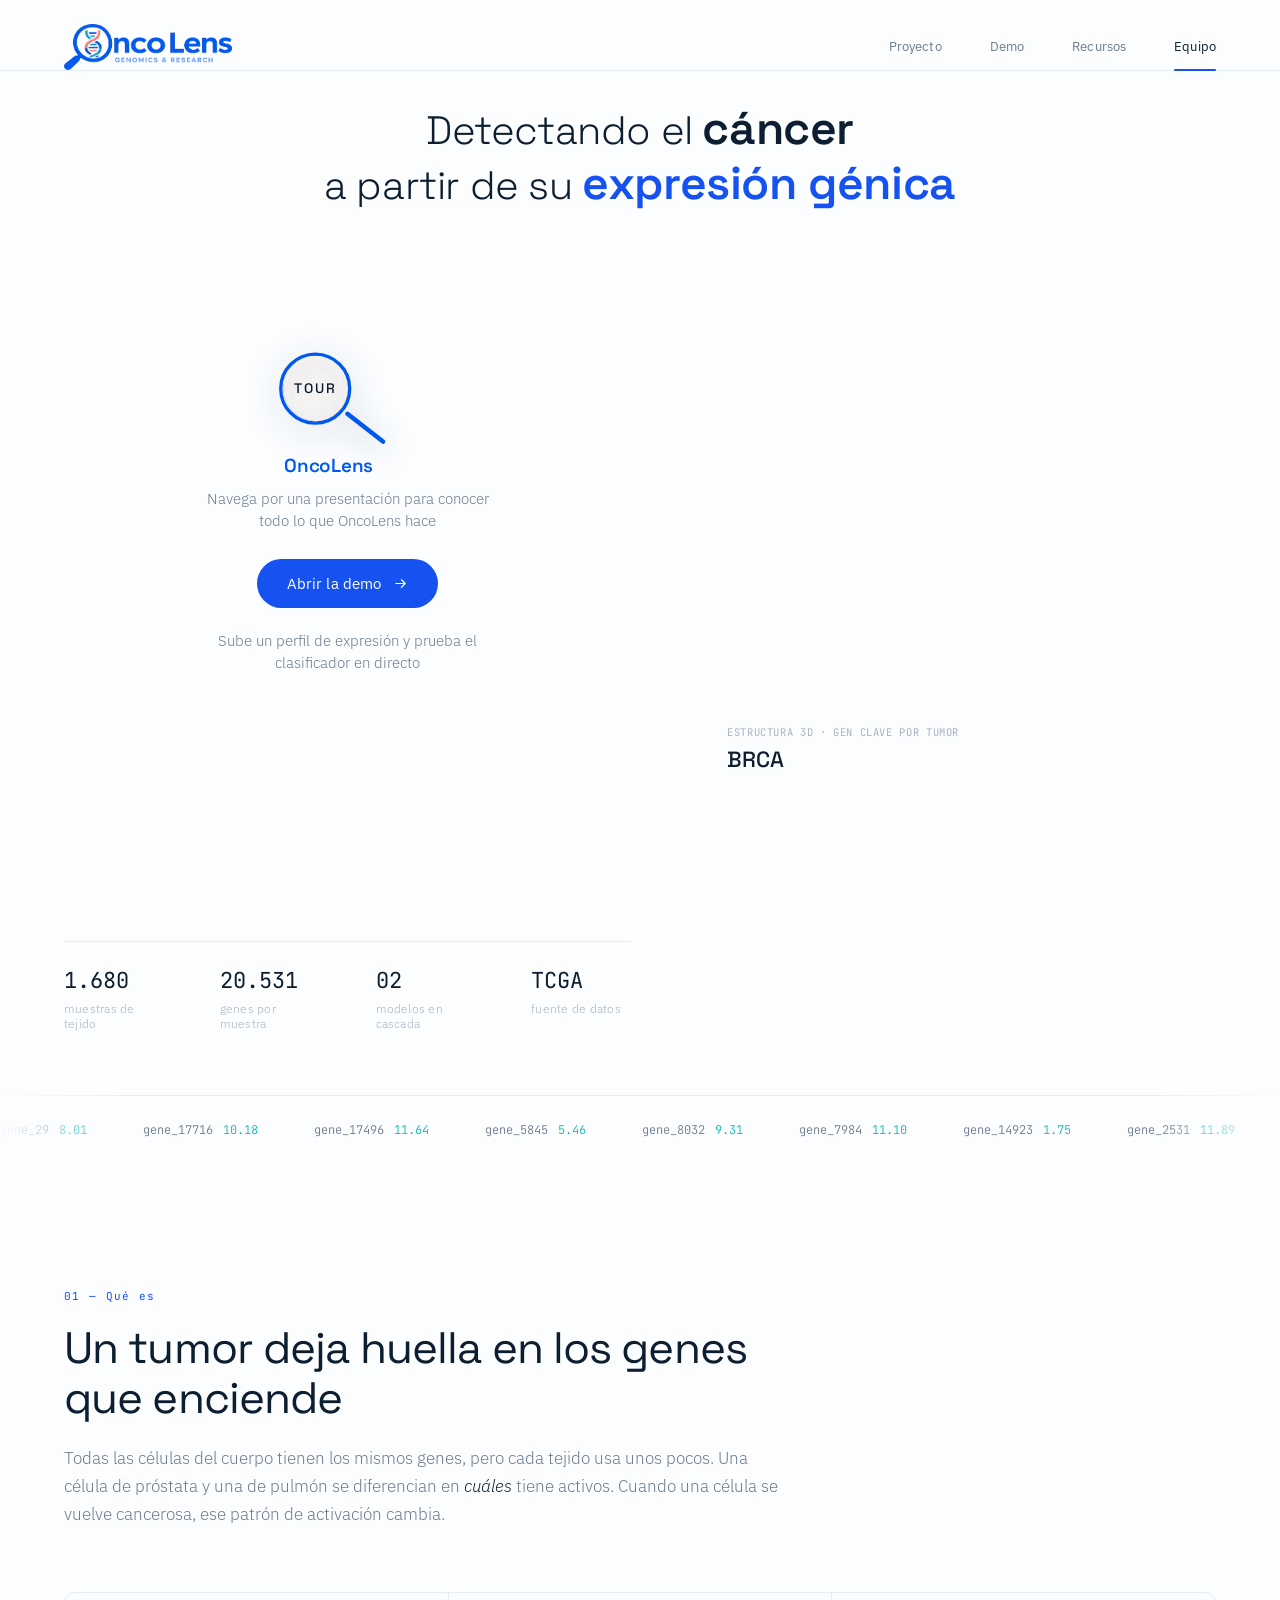
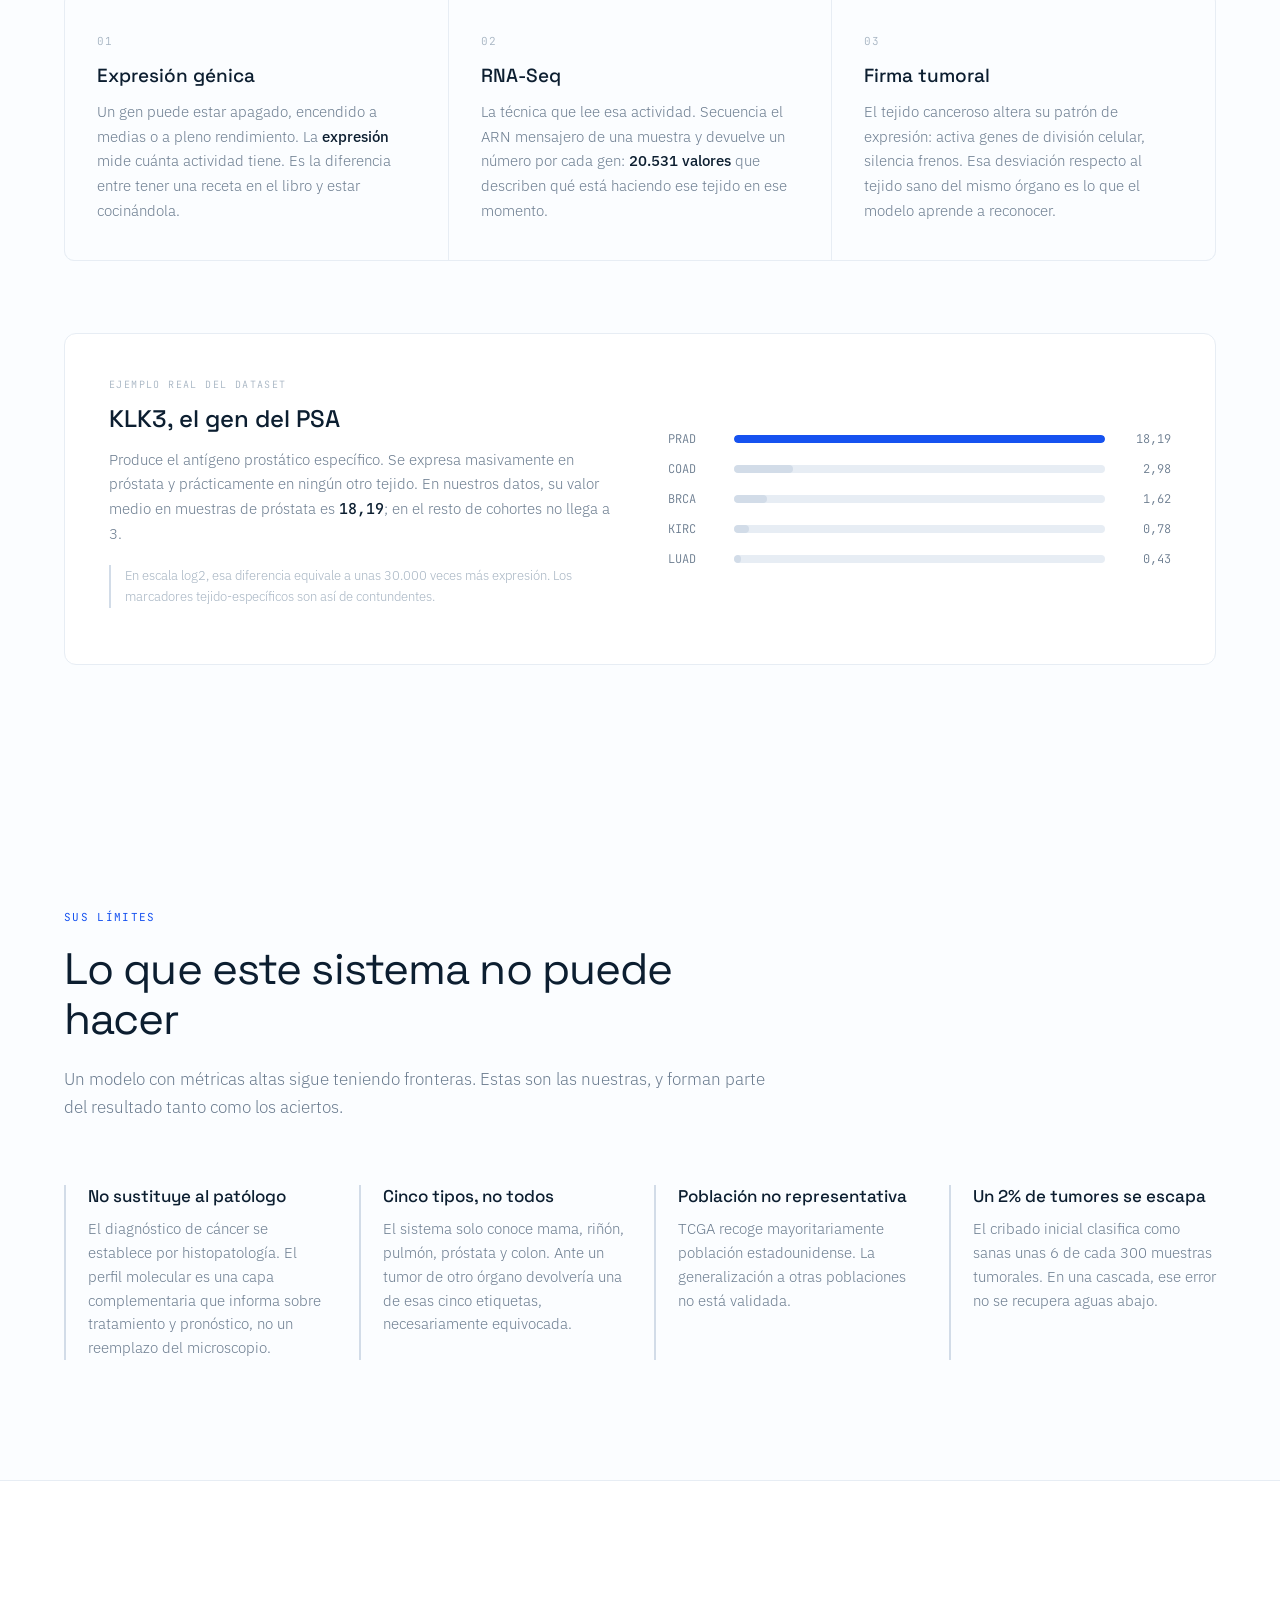
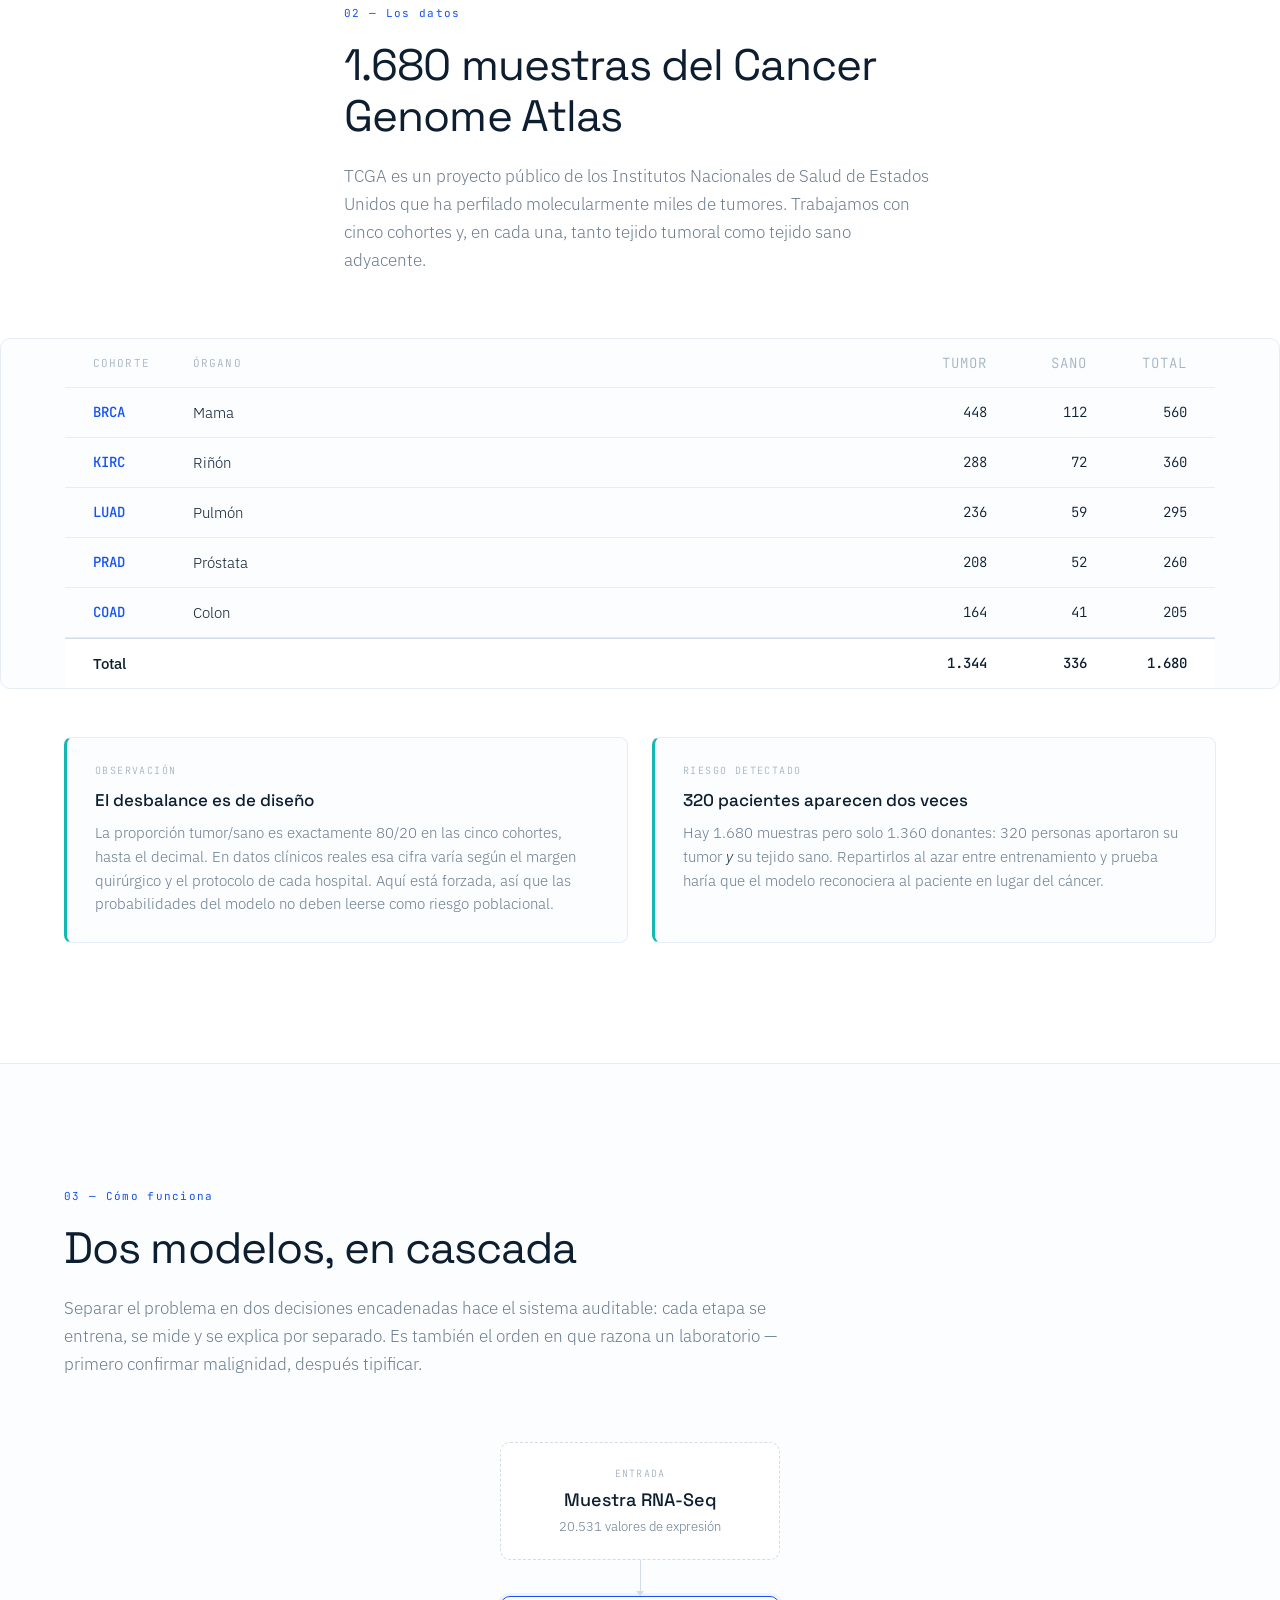
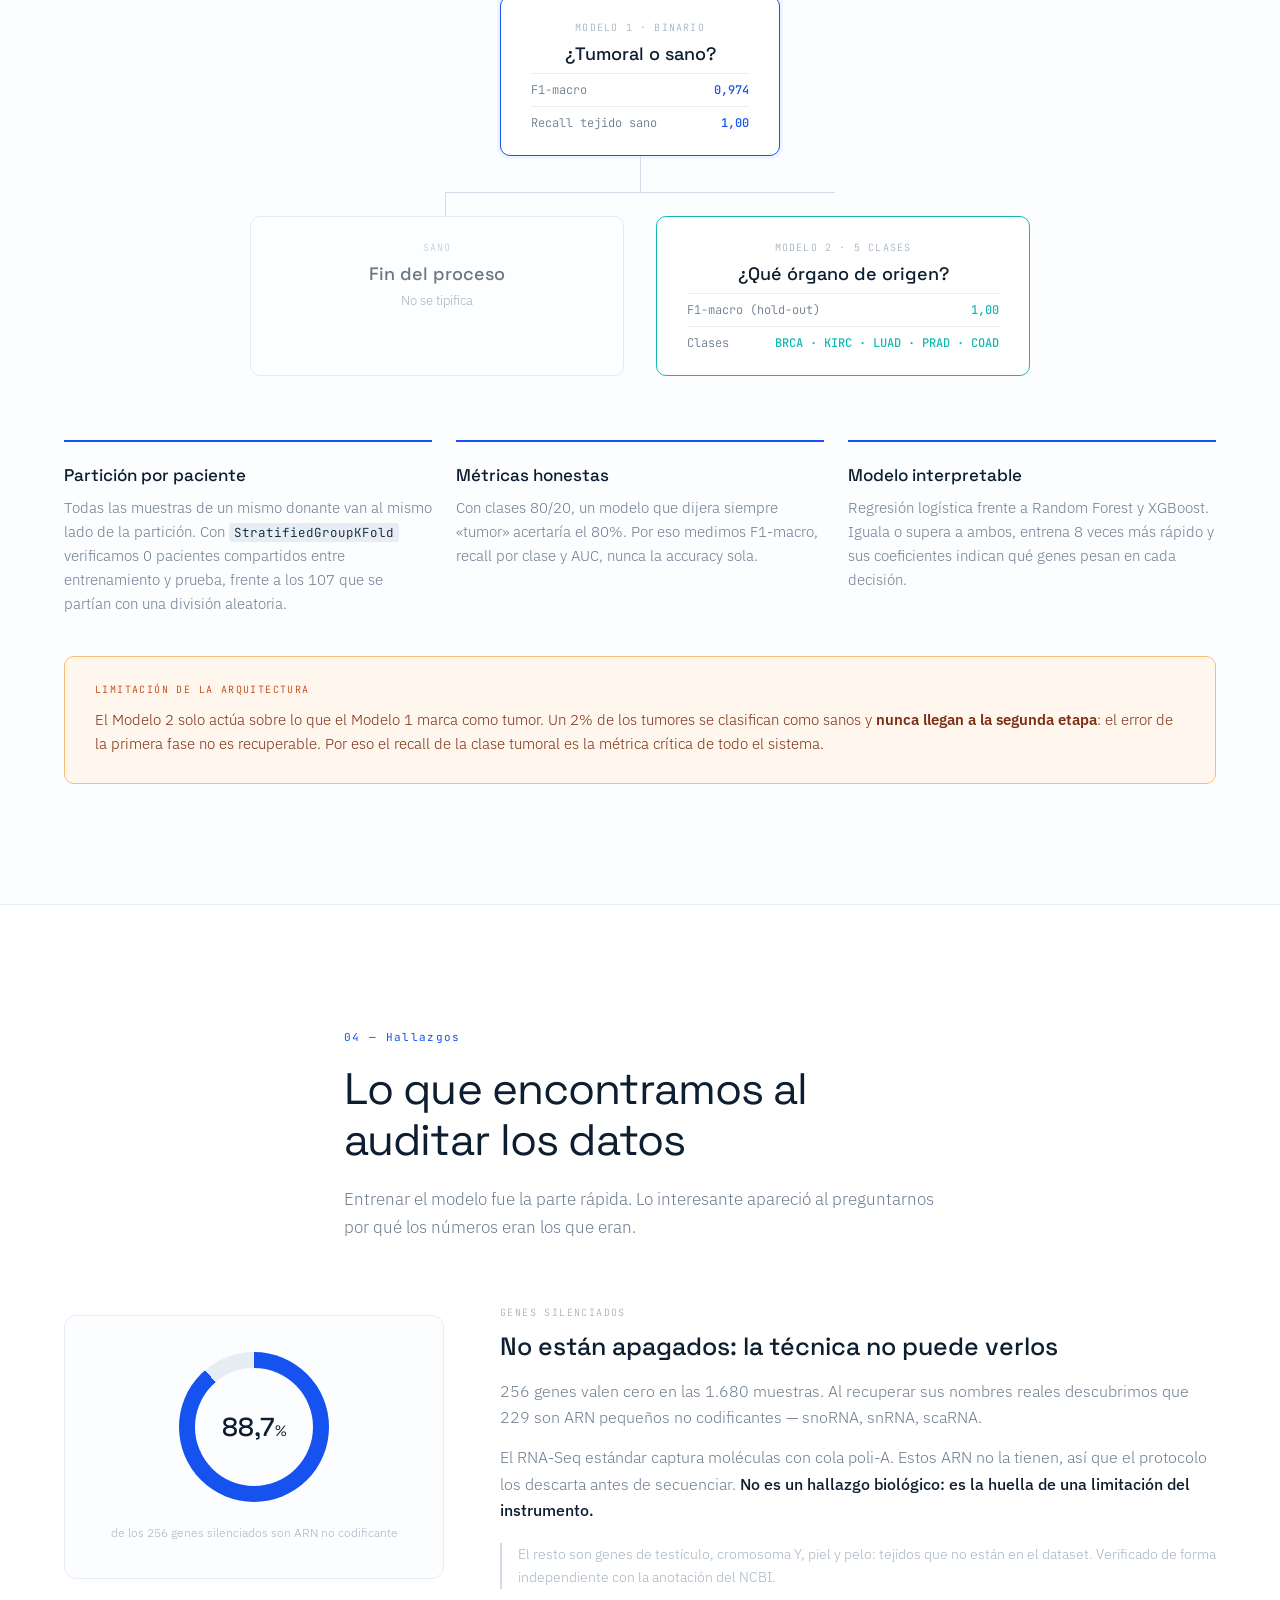
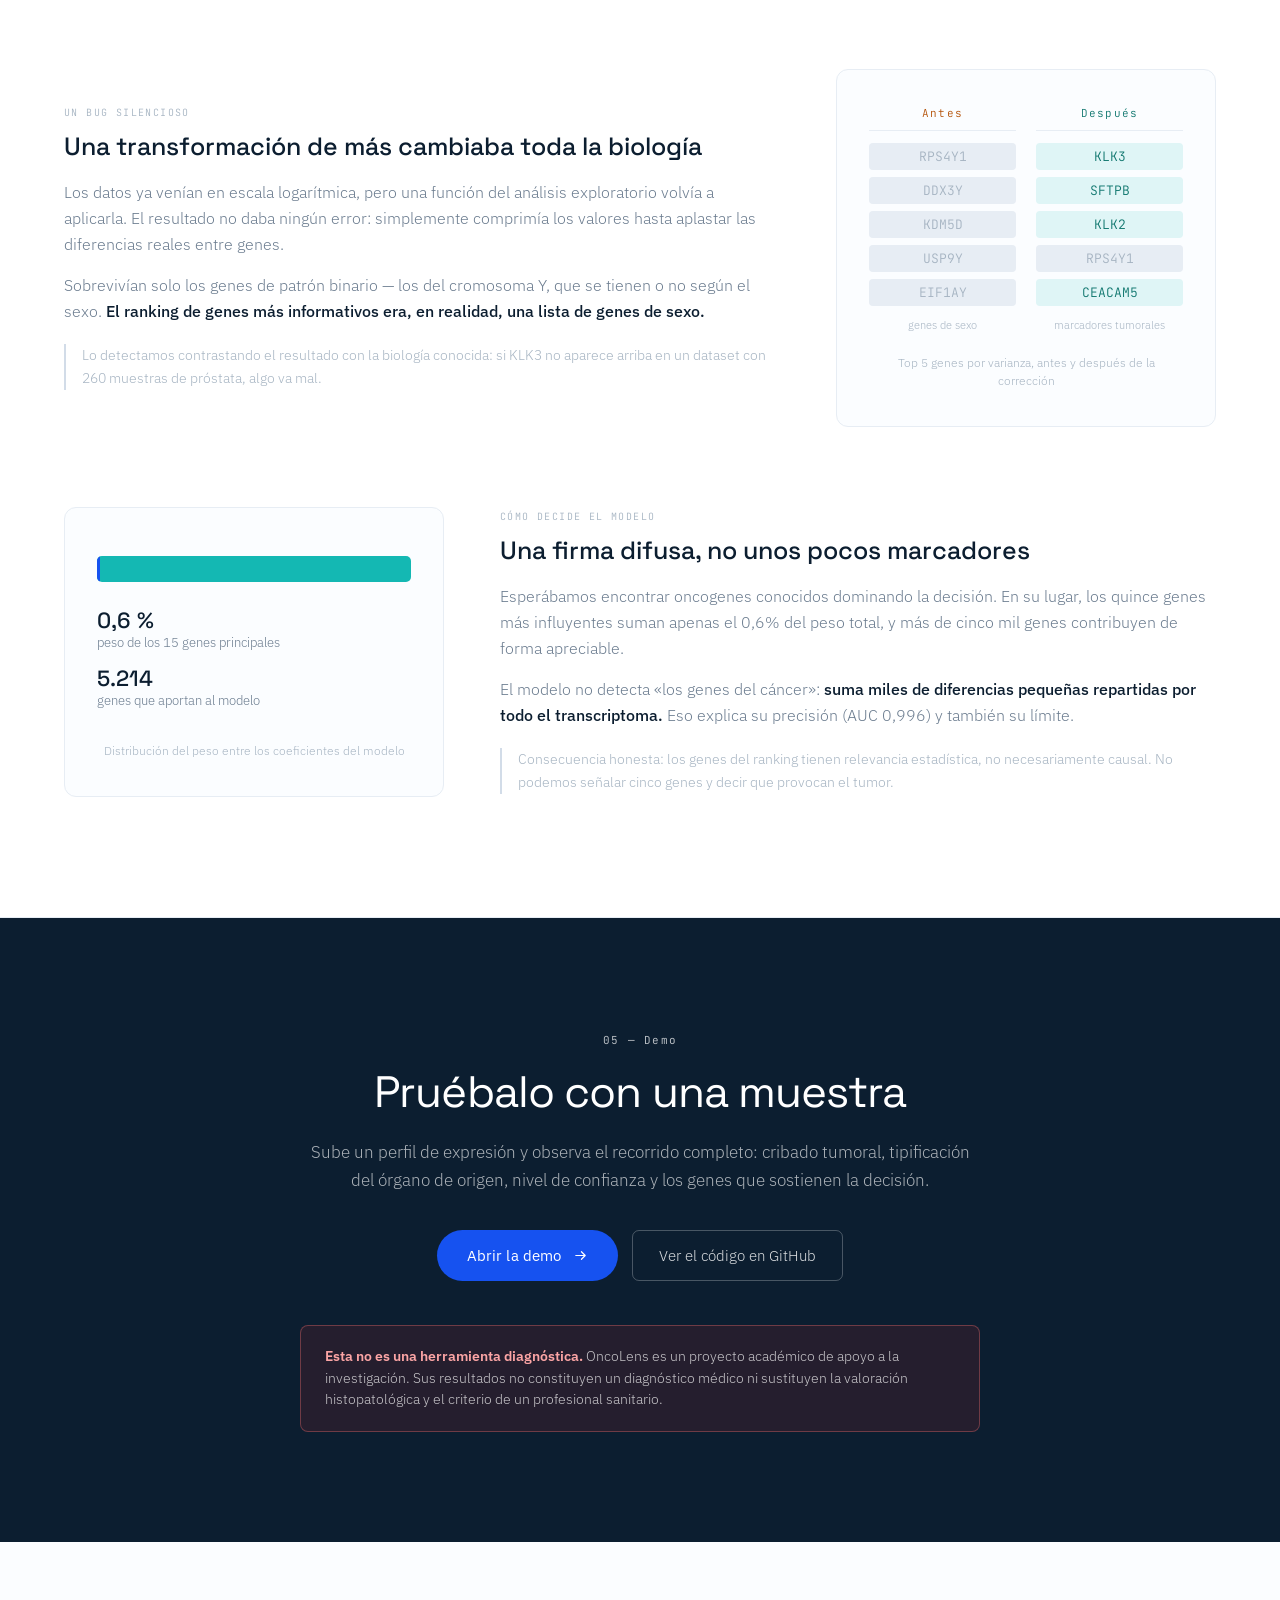
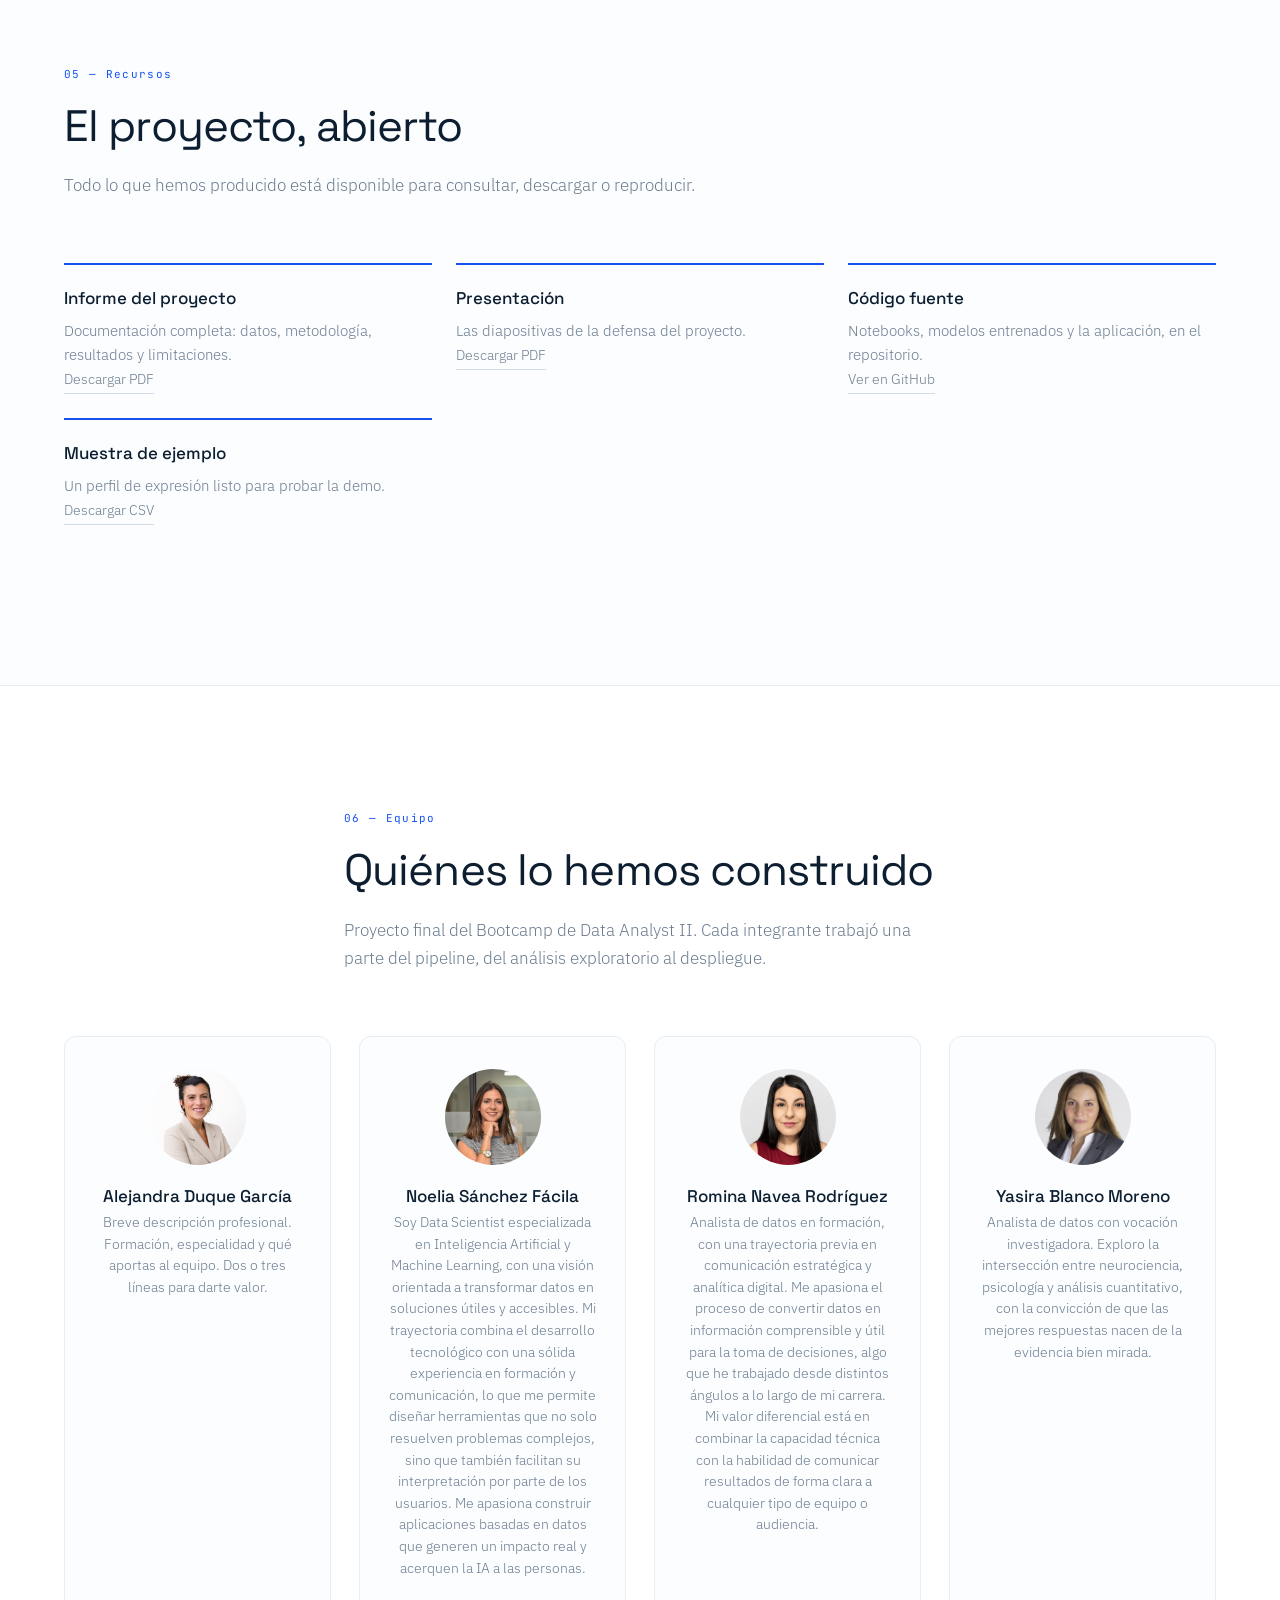
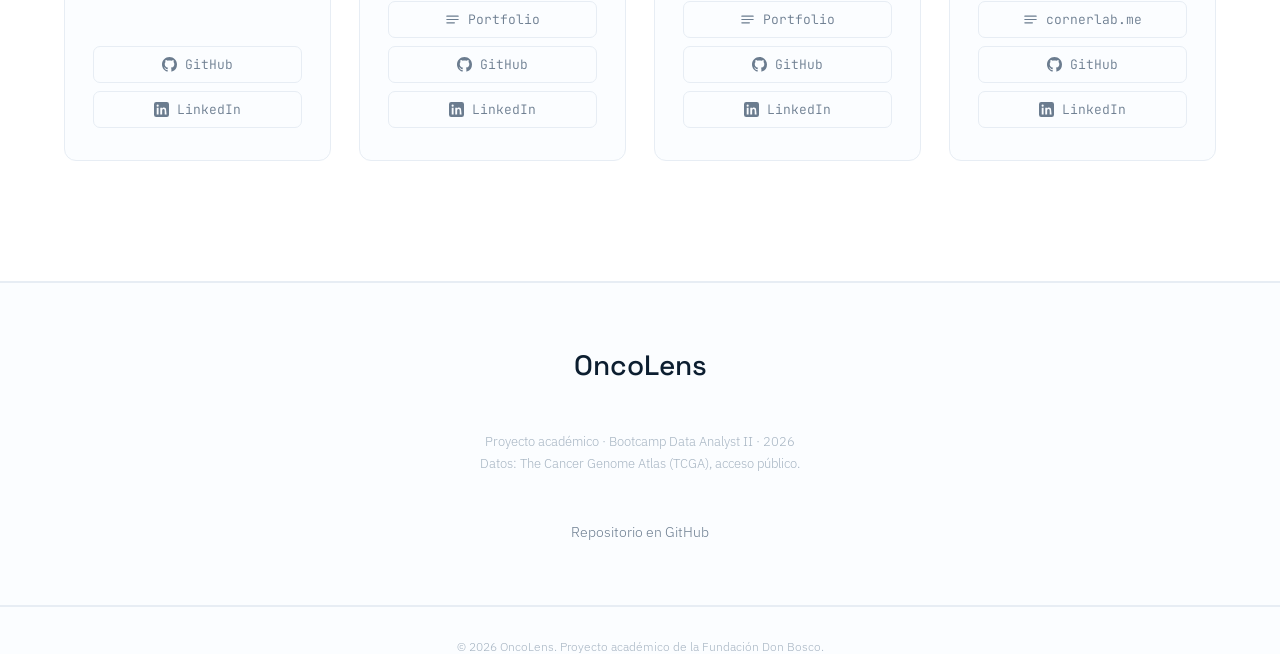
==== commit 63c327a6: "fix(home): fixing cascade style" ====
--- a/docs/index.html
+++ b/docs/index.html
@@ -596,7 +596,7 @@
       <h4>Noelia Sánchez Fácila</h4>
       <!--<span class="member-role">Rol en el proyecto</span>-->
       <p class="member-bio">
-        Soy <span style="font-weight: bold;">Data Scientist</span> especializada en Inteligencia Artificial y Machine Learning, con una visión orientada a transformar datos en soluciones útiles y accesibles. Mi trayectoria combina el desarrollo tecnológico con una sólida experiencia en formación y comunicación, lo que me permite diseñar herramientas que no solo resuelven problemas complejos, sino que también facilitan su interpretación por parte de los usuarios. Me apasiona construir aplicaciones basadas en datos que generen un impacto real y acerquen la IA a las personas.
+        Soy Data Scientist especializada en Inteligencia Artificial y Machine Learning, con una visión orientada a transformar datos en soluciones útiles y accesibles. Mi trayectoria combina el desarrollo tecnológico con una sólida experiencia en formación y comunicación, lo que me permite diseñar herramientas que no solo resuelven problemas complejos, sino que también facilitan su interpretación por parte de los usuarios. Me apasiona construir aplicaciones basadas en datos que generen un impacto real y acerquen la IA a las personas.
       </p>
       <div class="member-links">
         <a href="https://nsfacila.github.io/portfolio/" target="_blank" rel="noopener">
@@ -623,7 +623,7 @@
       <h4>Romina Navea Rodríguez</h4>
       <!--<span class="member-role">Rol en el proyecto</span>-->
       <p class="member-bio">
-        Breve descripción profesional. Formación, especialidad y qué aportas al equipo.
+        Analista de datos en formación, con una trayectoria previa en comunicación estratégica y analítica digital. Me apasiona el proceso de convertir datos en información comprensible y útil para la toma de decisiones, algo que he trabajado desde distintos ángulos a lo largo de mi carrera. Mi valor diferencial está en combinar la capacidad técnica con la habilidad de comunicar resultados de forma clara a cualquier tipo de equipo o audiencia.
       </p>
       <div class="member-links">
         <a href="https://rnavea-r.github.io/portafolio-romina-navea-rodriguez/" target="_blank" rel="noopener">
--- a/docs/assets/css/style.css
+++ b/docs/assets/css/style.css
@@ -155,30 +155,31 @@
 
   /* ---------- HERO ---------- */
   .hero {
-    position: relative;
-    z-index: 1;
-    max-width: 1360px;
-    margin: 0 auto;
-    padding: 30px 64px 0;
-    min-height: 100vh;
-    scroll-snap-align: start;
-    scroll-snap-stop: always;
-  }
+  position: relative;
+  z-index: 1;
+  max-width: 1360px;
+  min-height: calc(100vh - 86px);
+  margin: 0 auto;
+  padding: 30px 64px 0;
+  scroll-snap-align: start;
+  scroll-snap-stop: always;
+}
 
   @media (max-width: 720px) {
     .hero { padding: 56px 24px 0; }
   }
 
   .hero-top {
-    display: grid;
-    grid-template-columns: 1.05fr 0.95fr;
-    gap: 72px;
-    align-items: start;
-  }
+  display: grid;
+  grid-template-columns: 1.05fr 0.95fr;
+  gap: 72px;
+  align-items: start;
+}
 
   .hero-visual {
-    margin-top: -95px;
-  }
+  position: relative;
+  aspect-ratio: 4 / 3;
+}
 
   @media (max-width: 980px) {
     .hero-top { grid-template-columns: 1fr; gap: 48px; }
@@ -383,10 +384,10 @@
 
   /* ---------- STAT STRIP ---------- */
   .stat-strip {
-    margin-top: 88px;
+    margin-top: 40px;
     display: flex;
     gap: 56px;
-    padding-top: 32px;
+    padding-top: 24px;
     border-top: 1px solid var(--line);
   }
 
@@ -1732,11 +1733,11 @@
 }
 
 .tour-cta .tour-desc {
-  max-width: 26ch;
-  margin-top: 12px;
+  max-width: 34ch;
+  margin-top: 10px;
   text-align: center;
   font-family: var(--font-body);
-  font-size: 20px;
+  font-size: 15px;
   font-weight: 300;
   line-height: 1.5;
   color: var(--ink-soft);
@@ -1747,7 +1748,7 @@
   flex-direction: column;
   align-items: center;
   gap: 12px;
-  margin-top: 40px;
+  margin-top: 26px;
 }
 
 .tab-panel { scroll-margin-top: 100px; }
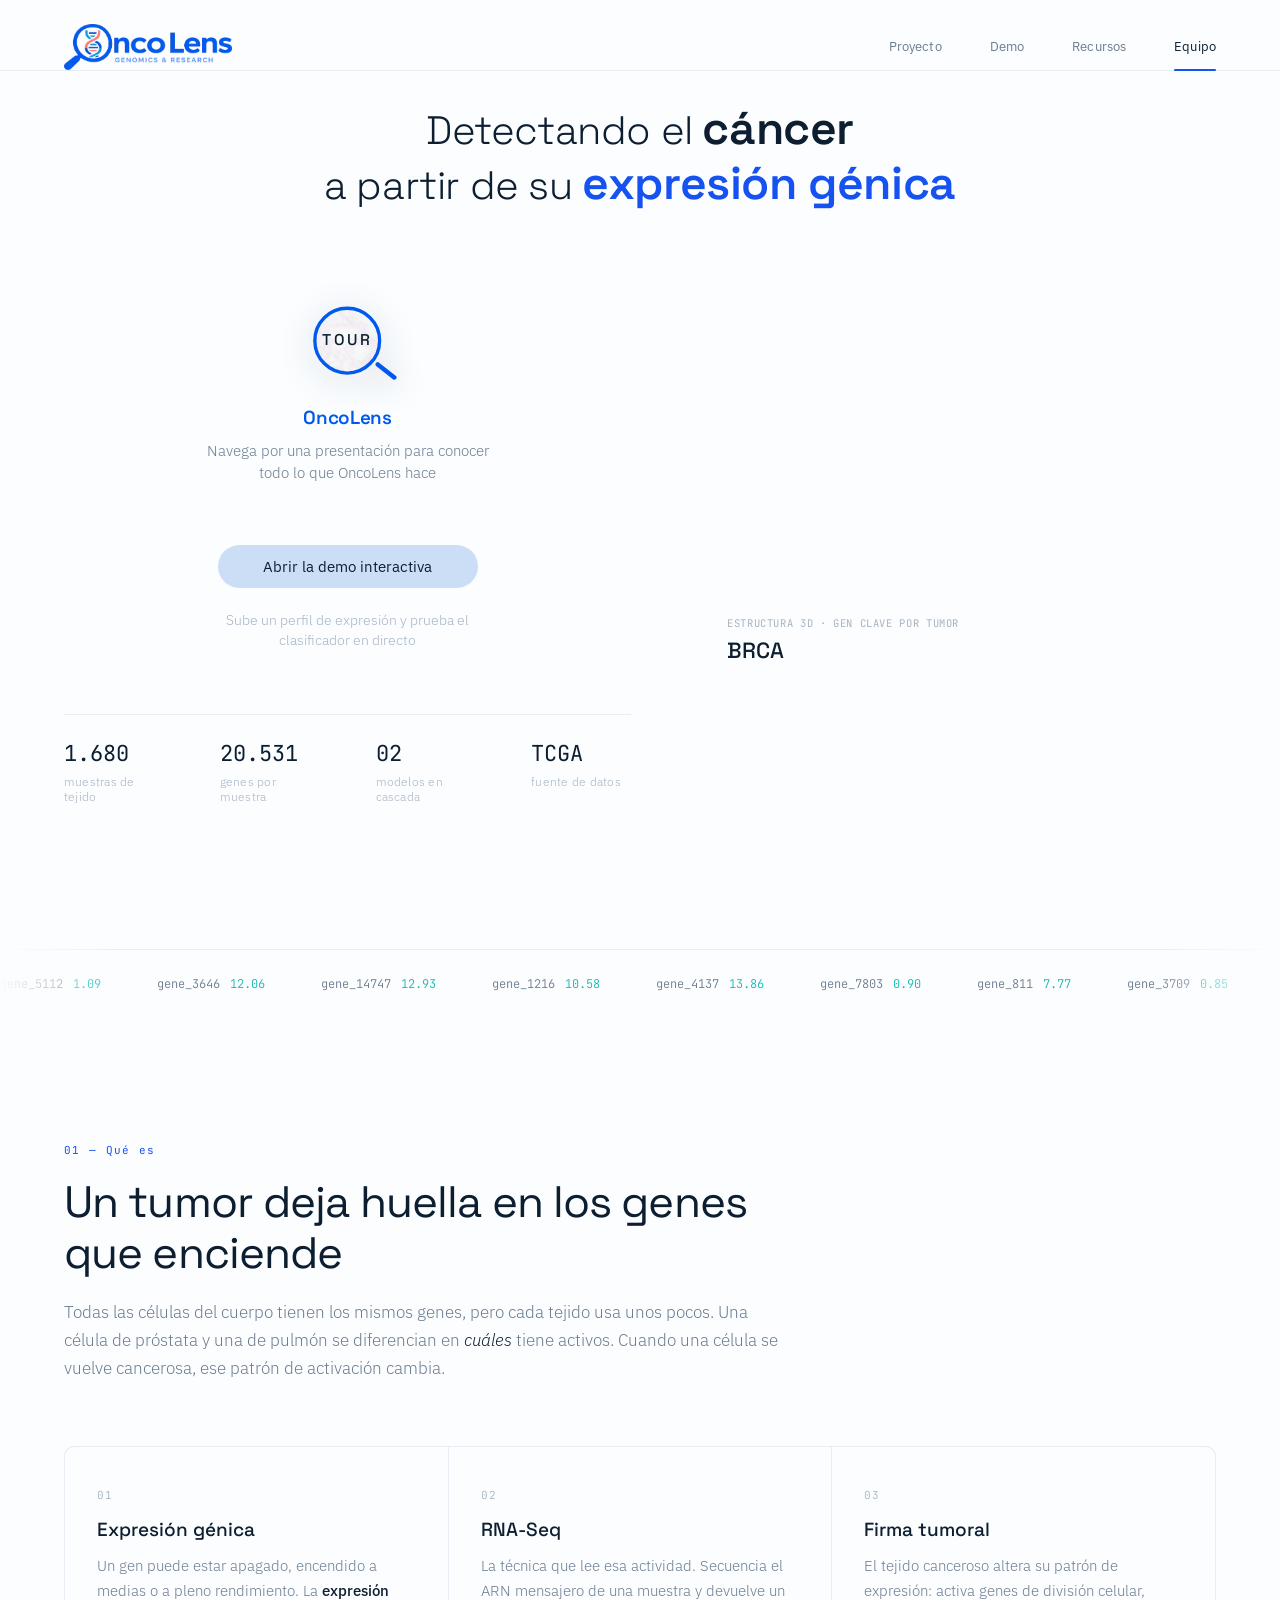
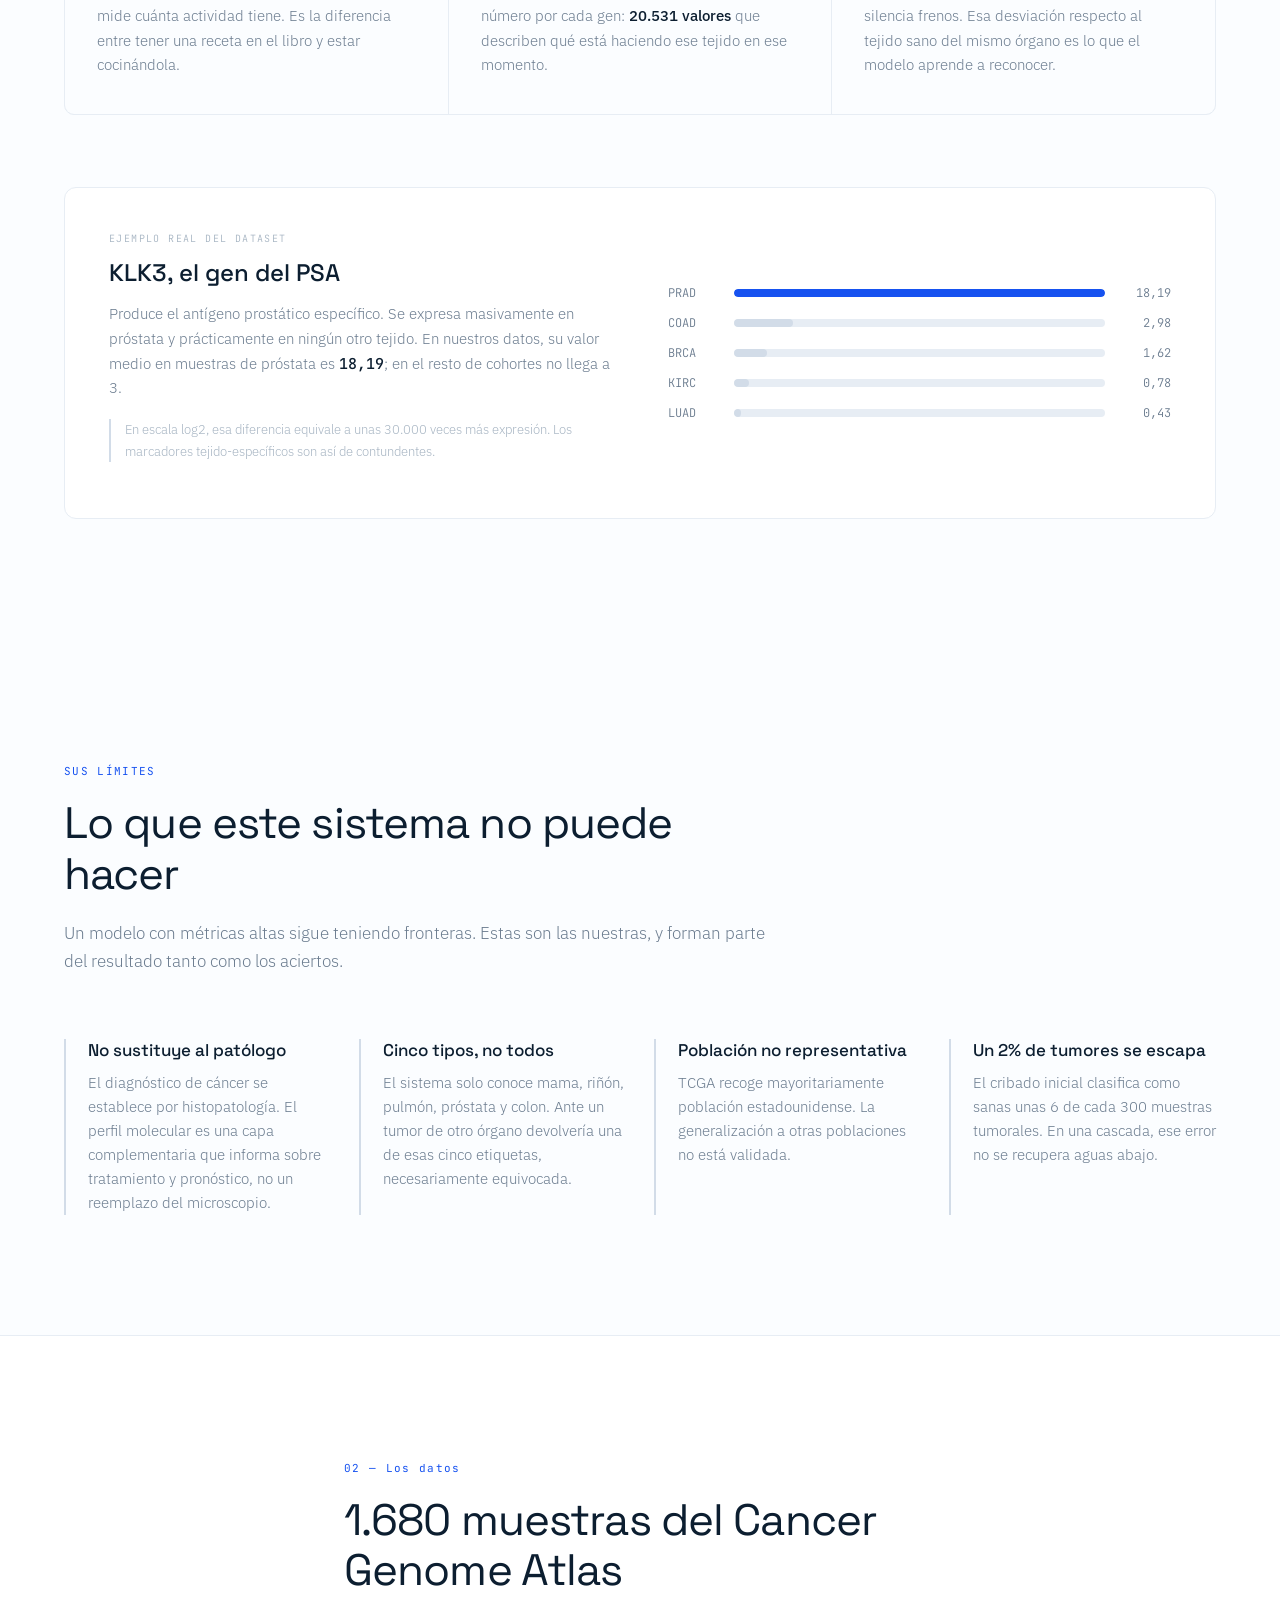
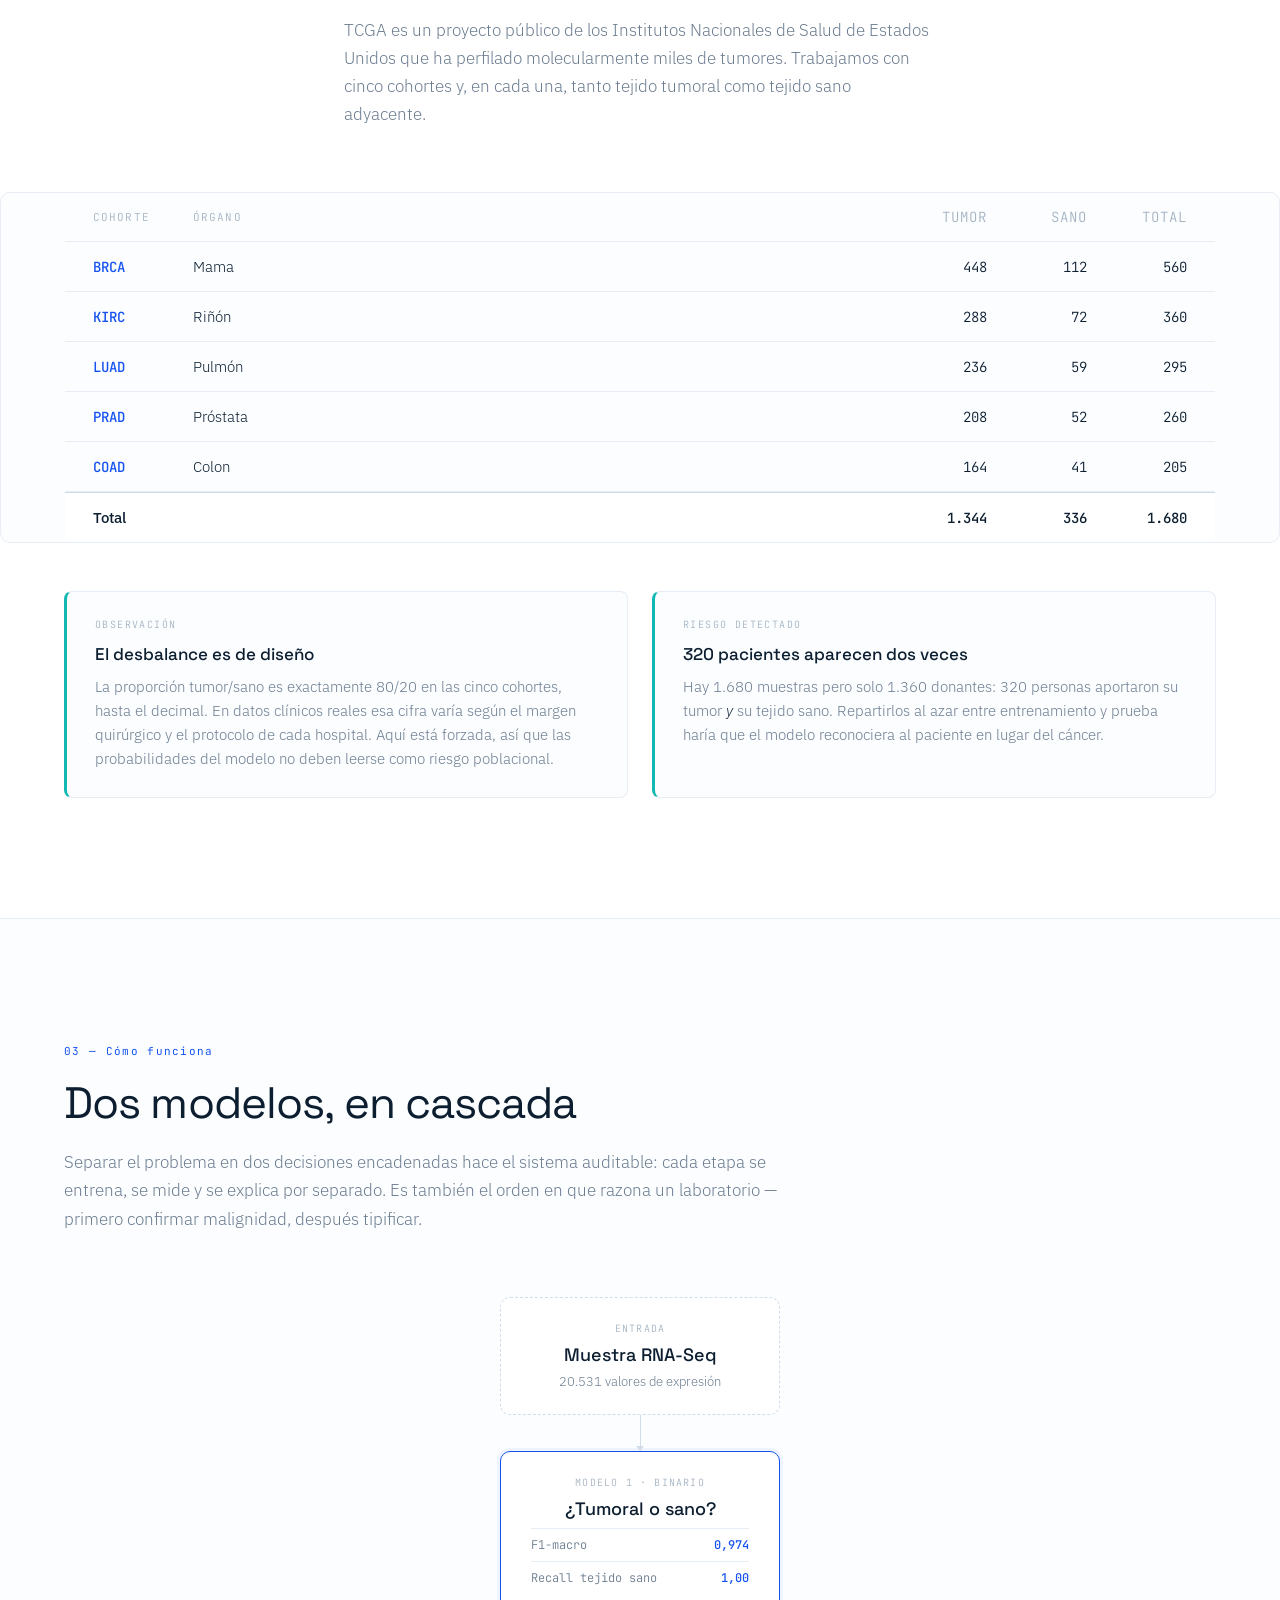
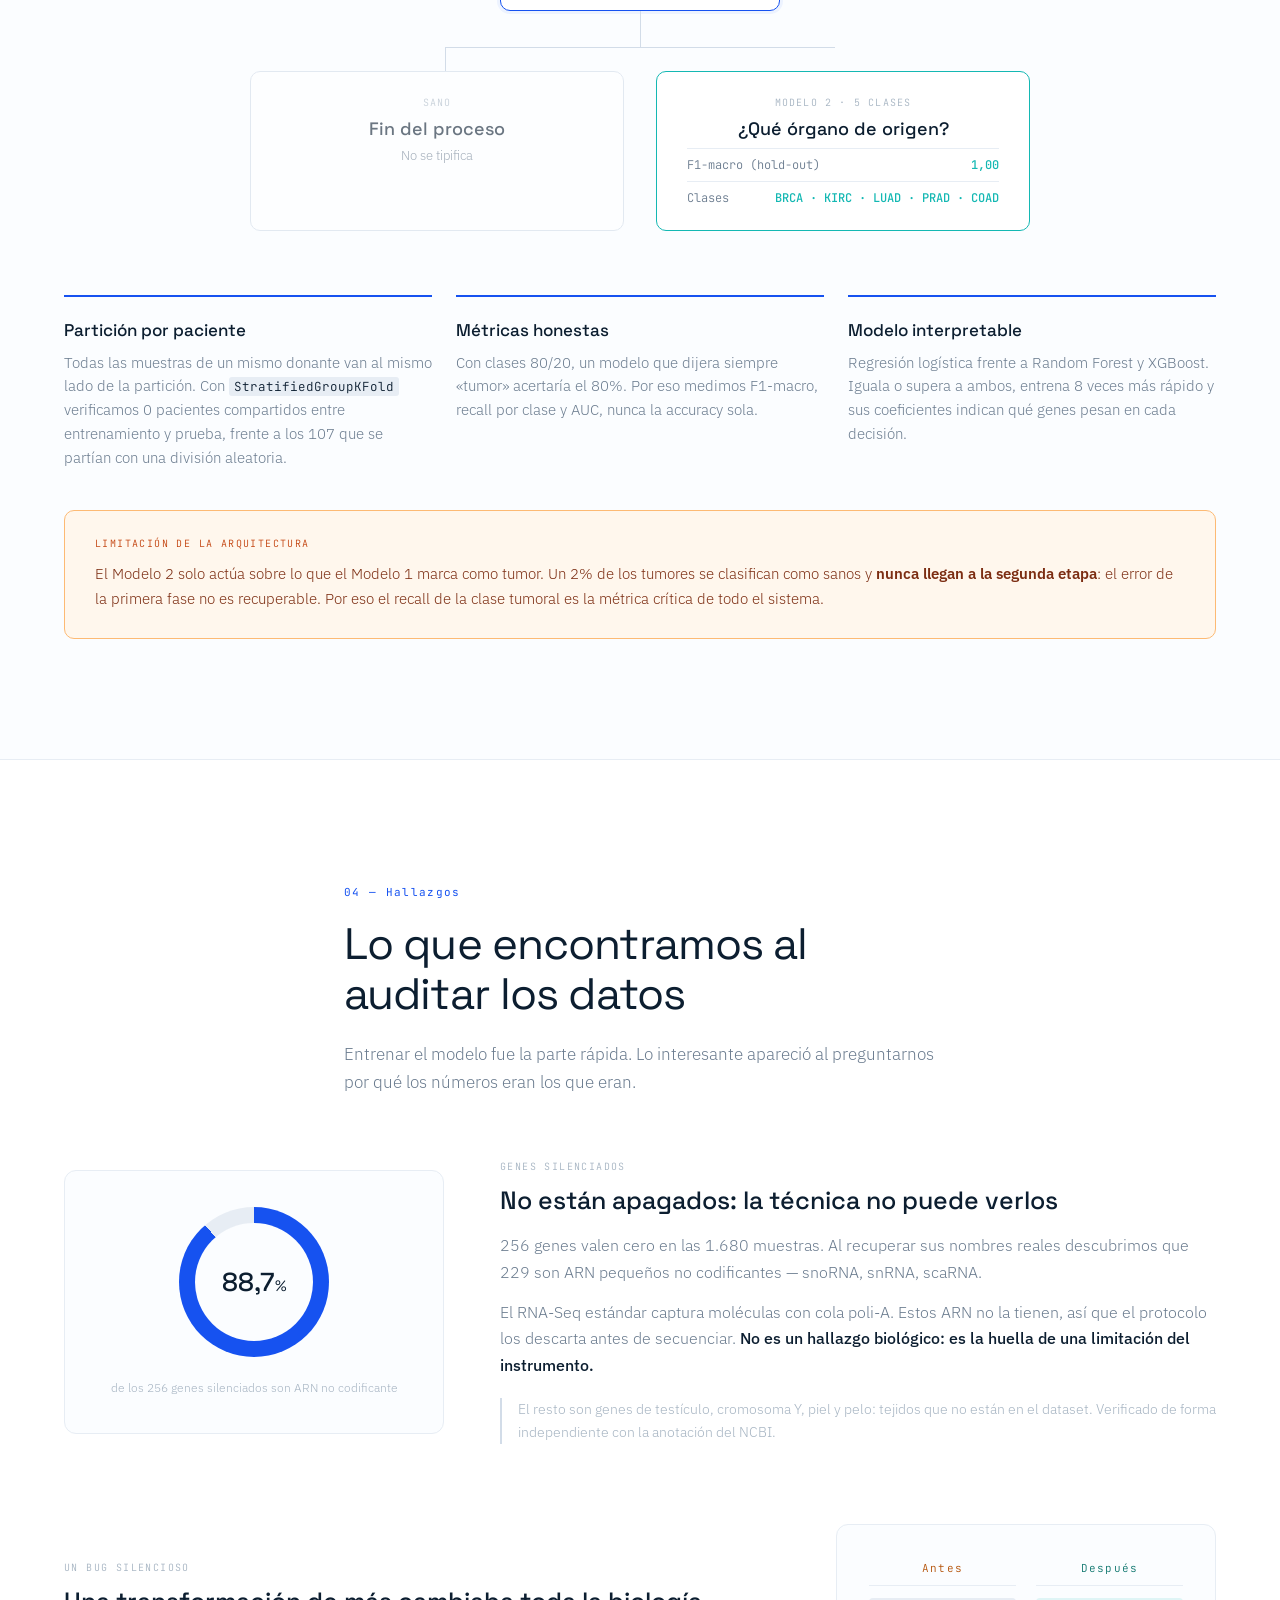
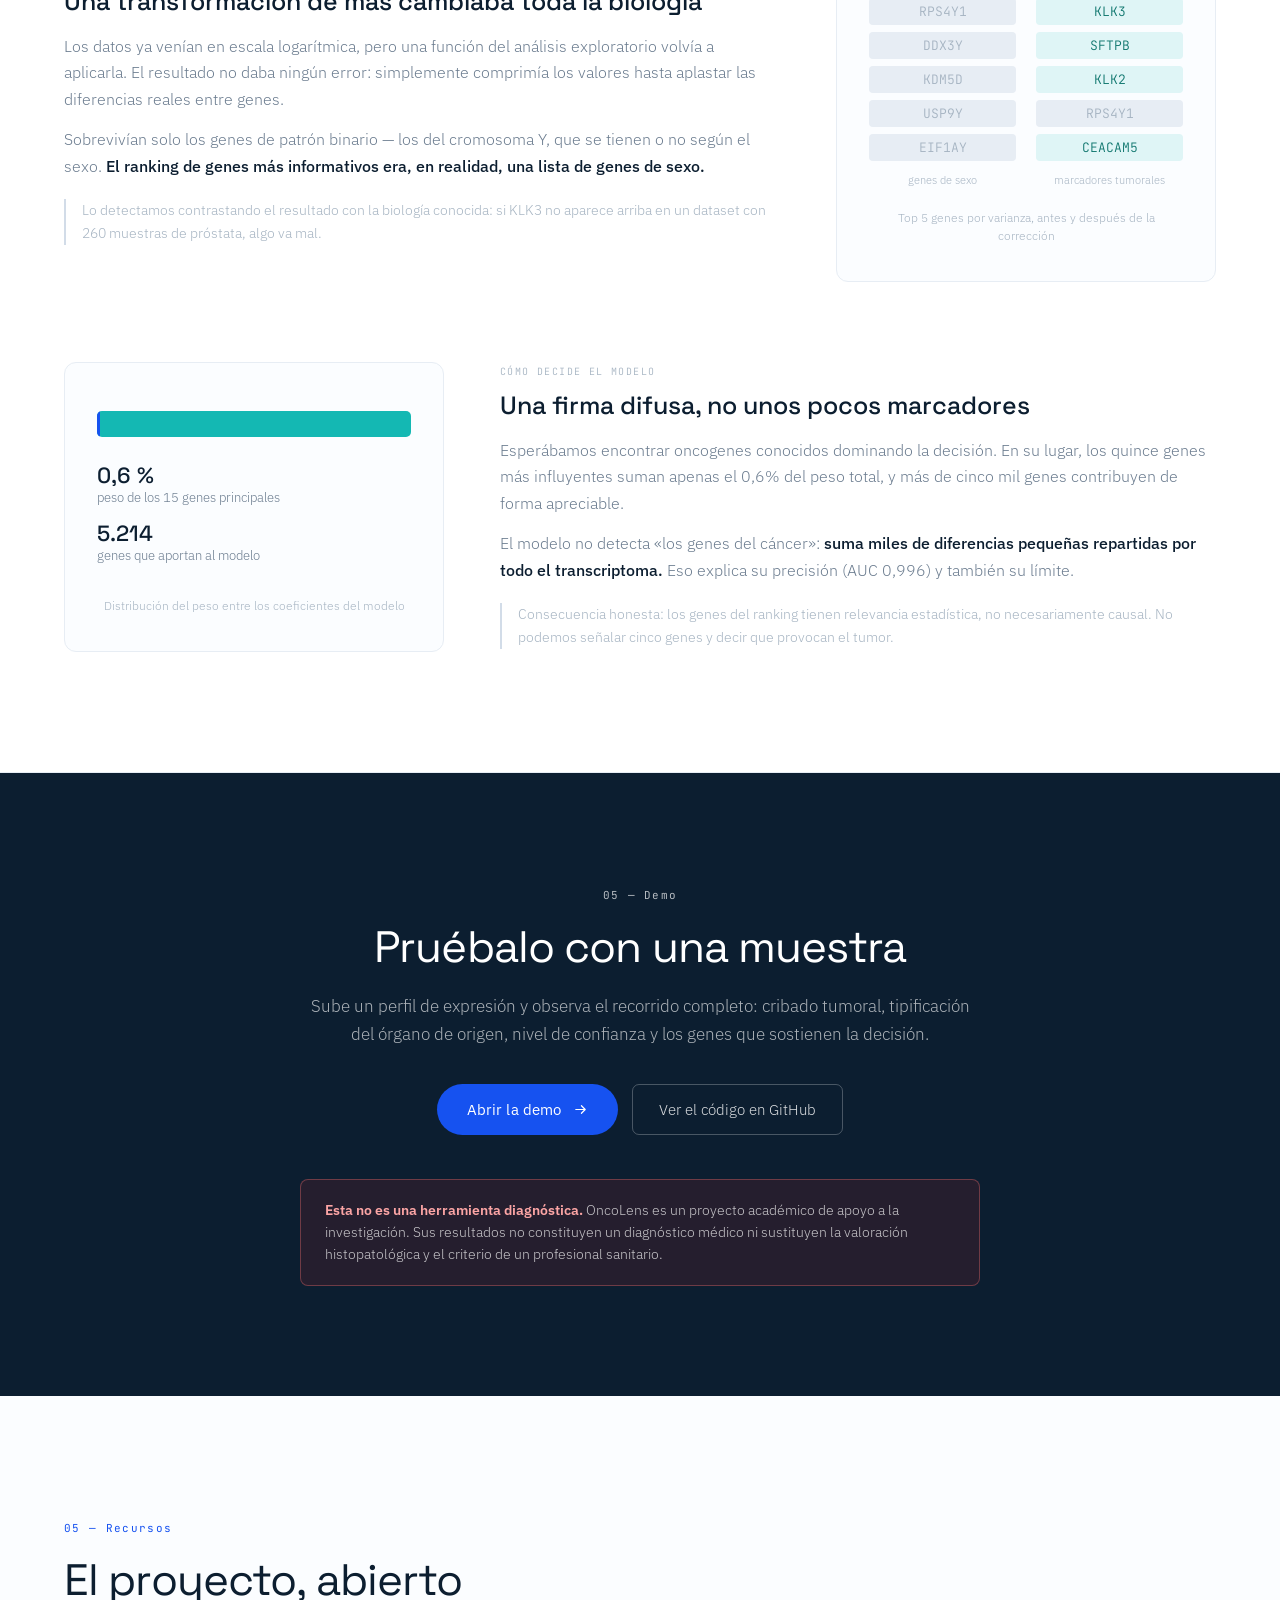
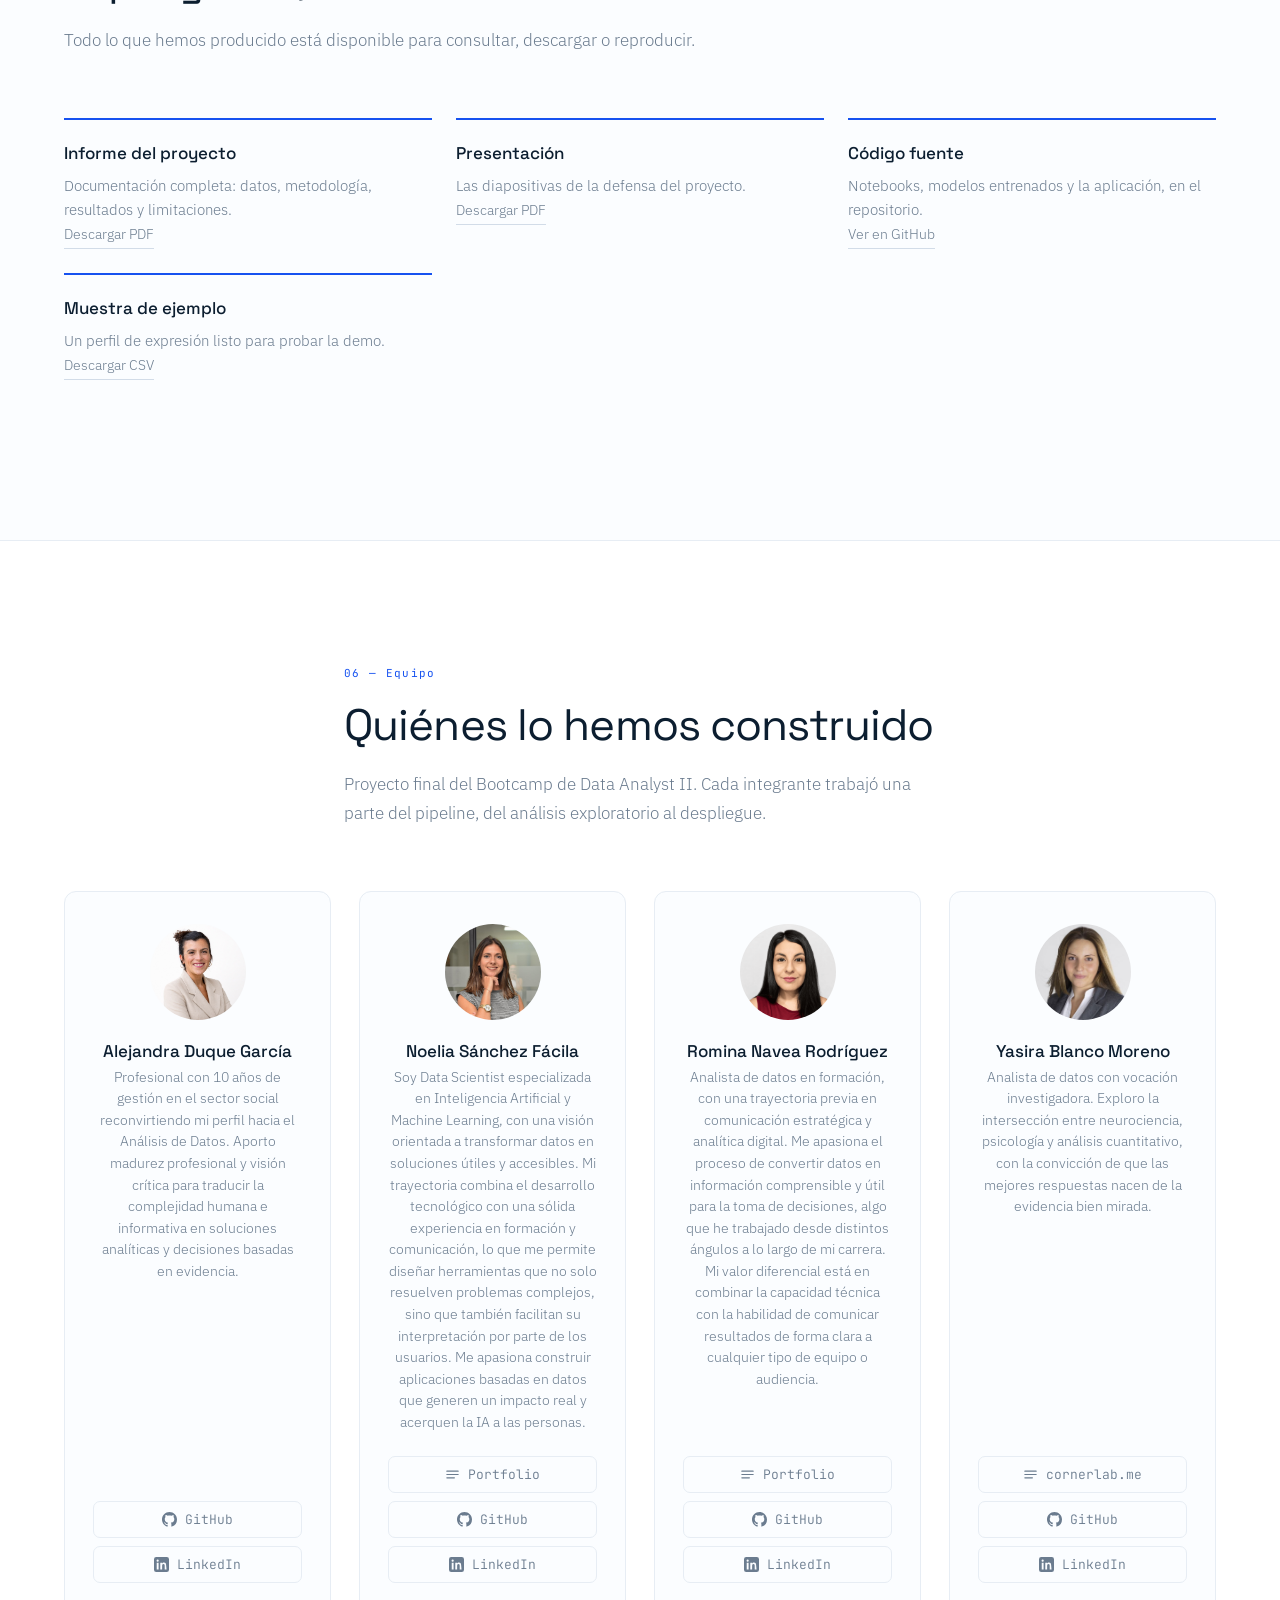
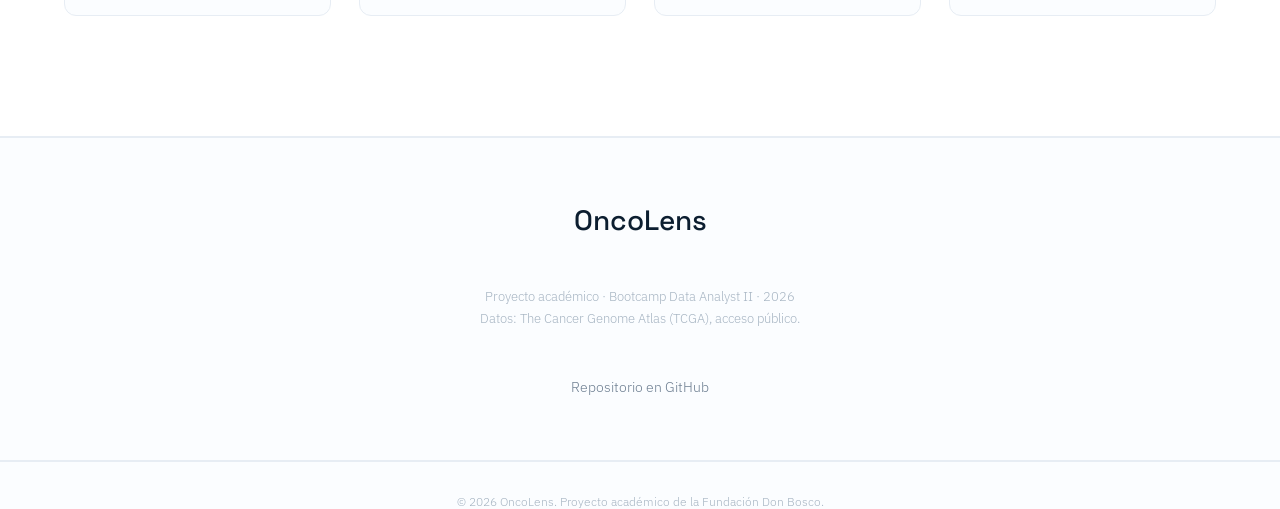
==== commit 27314600: "fix(web): Hero center lens within its container on all breakpoints The  centering rule was scoped in" ====
--- a/docs/index.html
+++ b/docs/index.html
@@ -44,17 +44,17 @@
 
             <div class="magnifier">
               <svg class="magnifier-svg" viewBox="0 0 400 400" xmlns="http://www.w3.org/2000/svg">
-                <line x1="244.7" y1="245.9" x2="363.2" y2="338.5" stroke-width="15" stroke-linecap="round"/>
-                <circle cx="137.4" cy="162.1" r="115.0" stroke-width="11"/>
+                <line x1="239.2" y1="241.6" x2="294.4" y2="284.7" stroke-width="15" stroke-linecap="round"/>
+                <circle cx="137.4" cy="162.1" r="108.0" stroke-width="11"/>
               </svg>
 
               <div class="lens">
                 <div class="lens-media">
-                  <img src="assets/img/lens/histologia.jpg" alt="">
+                  <img src="assets/img/lens/adenocarcinoma-mucinoso-pulmon.jpg" alt="">
                 </div>
                 <div class="lens-text">TOUR</div>
               </div>
-              <!-- Foto: Lidija Ostojic / Pexels -->
+              <!-- Foto: Wikimedia Commons con licencia CC BY-SA -->
             </div>
 
             <div class="axis-row row-bottom">
@@ -66,9 +66,8 @@
           </a>
 
           <div class="demo-cta">
-            <a href="https://onco-seq-explorer-app.onrender.com" target="_blank" rel="noopener" class="btn-primary btn-lg">
-              Abrir la demo
-              <svg width="15" height="15" viewBox="0 0 16 16" fill="none"><path d="M3 8H13M13 8L9 4M13 8L9 12" stroke="currentColor" stroke-width="1.3" stroke-linecap="round" stroke-linejoin="round"/></svg>
+            <a href="https://onco-seq-explorer-app.onrender.com" target="_blank" rel="noopener" class="btn-demo">
+              Abrir la demo interactiva
             </a>
             <p class="tour-desc">Sube un perfil de expresión y prueba el clasificador en directo</p>
           </div>
@@ -563,13 +562,12 @@
     <article class="member">
       <div class="member-photo">
           <img src="assets/img/team/alejandragarciaduque.jpeg" alt="Foto de Alejandra Duque García">
-        <span class="photo-initials">NA</span>
+        <!--<span class="photo-initials">AD</span>-->
       </div>
       <h4>Alejandra Duque García</h4>
       <!--<span class="member-role">Rol en el proyecto</span>-->
       <p class="member-bio">
-        Breve descripción profesional. Formación, especialidad y qué aportas al equipo.
-        Dos o tres líneas para darte valor.
+        Profesional con 10 años de gestión en el sector social reconvirtiendo mi perfil hacia el Análisis de Datos. Aporto madurez profesional y visión crítica para traducir la complejidad humana e informativa en soluciones analíticas y decisiones basadas en evidencia.
       </p>
       <div class="member-links">
         <!--<a href="#" target="_blank" rel="noopener" aria-label="Portfolio">
@@ -591,7 +589,7 @@
     <article class="member">
       <div class="member-photo">
         <img src="assets/img/team/noeliasanchezfacila.jpeg" alt="Foto de Noelia Sánchez Fácila">
-        <!--<span class="photo-initials">NA</span>-->
+        <!--<span class="photo-initials">NS</span>-->
       </div>
       <h4>Noelia Sánchez Fácila</h4>
       <!--<span class="member-role">Rol en el proyecto</span>-->
@@ -644,7 +642,7 @@
     <!-- ---- Integrante 4 ---- -->
     <article class="member">
       <div class="member-photo">
-        <!--<span class="photo-initials">NA</span>-->
+        <!--<span class="photo-initials">YB</span>-->
         <img src="assets/img/team/yasirablancomoreno.jpg" alt="Foto de Yasira Blanco Moreno">
       </div>
       <h4>Yasira Blanco Moreno</h4>
--- a/docs/assets/css/style.css
+++ b/docs/assets/css/style.css
@@ -170,20 +170,19 @@
   }
 
   .hero-top {
-  display: grid;
-  grid-template-columns: 1.05fr 0.95fr;
-  gap: 72px;
-  align-items: start;
-}
+    display: grid;
+    grid-template-columns: 1.05fr 0.95fr;
+    gap: 24px 72px;
+    align-items: start;
+  }
 
   .hero-visual {
   position: relative;
-  aspect-ratio: 4 / 3;
 }
 
   @media (max-width: 980px) {
     .hero-top { grid-template-columns: 1fr; gap: 48px; }
-    .hero-visual { margin-top: -55px; }
+    .hero-visual { margin-top: 5px; }
   }
 
   .hero-text { min-width: 0; }
@@ -302,7 +301,7 @@
   /* ---------- HERO VISUAL (3D gene panel) ---------- */
   .hero-visual {
     position: relative;
-    aspect-ratio: 1 / 1;
+    aspect-ratio: 3 / 2;
   }
 
   .hero-visual canvas {
@@ -320,11 +319,22 @@
 
   .visual-label {
     position: absolute;
-    bottom: 56px;
+    top: calc(100% + 6px);
     left: 24px;
     display: flex;
     flex-direction: column;
     gap: 6px;
+    pointer-events: none;
+  }
+
+  .visual-legend {
+    position: absolute;
+    top: calc(100% + 70px);
+    left: 24px;
+    right: 24px;
+    display: flex;
+    flex-wrap: wrap;
+    gap: 14px;
     pointer-events: none;
   }
 
@@ -342,17 +352,6 @@
     font-weight: 500;
     color: var(--ink);
     transition: color 0.4s ease;
-  }
-
-  .visual-legend {
-    position: absolute;
-    bottom: 22px;
-    left: 24px;
-    right: 24px;
-    display: flex;
-    flex-wrap: wrap;
-    gap: 14px;
-    pointer-events: none;
   }
 
   .legend-item {
@@ -1173,8 +1172,16 @@
 
 .team {
   display: grid;
-  grid-template-columns: repeat(auto-fit, minmax(240px, 1fr));
+  grid-template-columns: repeat(4, 1fr);
   gap: 28px;
+}
+
+@media (max-width: 1180px) {
+  .team { grid-template-columns: repeat(2, 1fr); }
+}
+
+@media (max-width: 640px) {
+  .team { grid-template-columns: 1fr; }
 }
 
 .member {
@@ -1534,9 +1541,12 @@
 
 .tour-cta {
   --size: 280px;
-  --lens-cx: 34.35%;
-  --lens-cy: 40.52%;
-  --lens-d: 54.75%;
+  --lens-cx-n: 0.3435;
+  --lens-cy-n: 0.4052;
+  --lens-cx: calc(var(--lens-cx-n) * 100%);
+  --lens-cy: calc(var(--lens-cy-n) * 100%);
+  --lens-d: 51.25%;
+  --lens-shift: calc(var(--size) * (0.5 - var(--lens-cx-n)));
   --onco-nudge: calc(var(--size) * 0.036);
   --logo-blue: #0059EF;
   --logo-coral: #FF6B5B;
@@ -1548,20 +1558,12 @@
   min-width: 0;
 }
 
-.tour-cta .magnifier {
-  position: relative;
-  width: var(--size);
-  height: var(--size);
-  margin-left: calc(var(--size) * -0.14);
-  transition: transform 0.35s ease;
-}
-
 .hero .tour-cta {
   --size: 120px;
   display: flex;
   flex-direction: column;
   align-items: center;
-  padding: 24px 0 0;
+  padding: 24px 16px 0;
 }
 
 .tour-cta .tour-link {
@@ -1576,7 +1578,7 @@
 
 .tour-cta .tour-link:hover { transform: none; }
 
-.tour-cta .axis-row { position: relative; width: var(--size); }
+.tour-cta .axis-row { position: relative; left: var(--lens-shift); width: var(--size); }
 
 .tour-cta .axis-row > * {
   position: absolute;
@@ -1612,10 +1614,10 @@
 
 .tour-cta .magnifier {
   position: relative;
+  left: var(--lens-shift);
   width: var(--size);
   height: var(--size);
   transition: transform 0.35s ease;
-  margin-left: calc(var(--size) * -0.22);
 }
 
 .tour-cta .tour-link:hover .magnifier { transform: scale(1.06); }
@@ -1712,7 +1714,7 @@
 .tour-cta .lens-text {
   position: relative;
   z-index: 2;
-  font-size: calc(var(--size) * 0.115);
+  font-size: calc(var(--size) * 0.13);
   font-weight: 500;
   letter-spacing: 0.16em;
   color: var(--ink);
@@ -1748,7 +1750,31 @@
   flex-direction: column;
   align-items: center;
   gap: 12px;
-  margin-top: 26px;
-}
-
-.tab-panel { scroll-margin-top: 100px; }+}
+
+.tab-panel { scroll-margin-top: 100px; }
+
+.demo-cta { margin-top: 60px; }
+
+.btn-demo {
+  display: inline-flex;
+  align-items: center;
+  padding: 12px 24px;
+  background: #035acc31;
+  color: var(--ink);
+  /*border: 1px solid var(--ink);*/
+  border-radius: 100px;
+  font-family: var(--font-body);
+  font-size: 14.5px;
+  font-weight: 400;
+  transition: background 0.25s ease, transform 0.25s ease;
+  justify-content: center;
+  min-width: 260px;
+}
+
+.btn-demo:hover { background: #035acc67; transform: translateY(-1px); }
+
+.btn-demo:focus-visible { outline: 2px solid var(--ink); outline-offset: 3px; }
+
+.demo-cta .tour-desc { font-size: 13.5px; color: var(--ink-faint); }
+
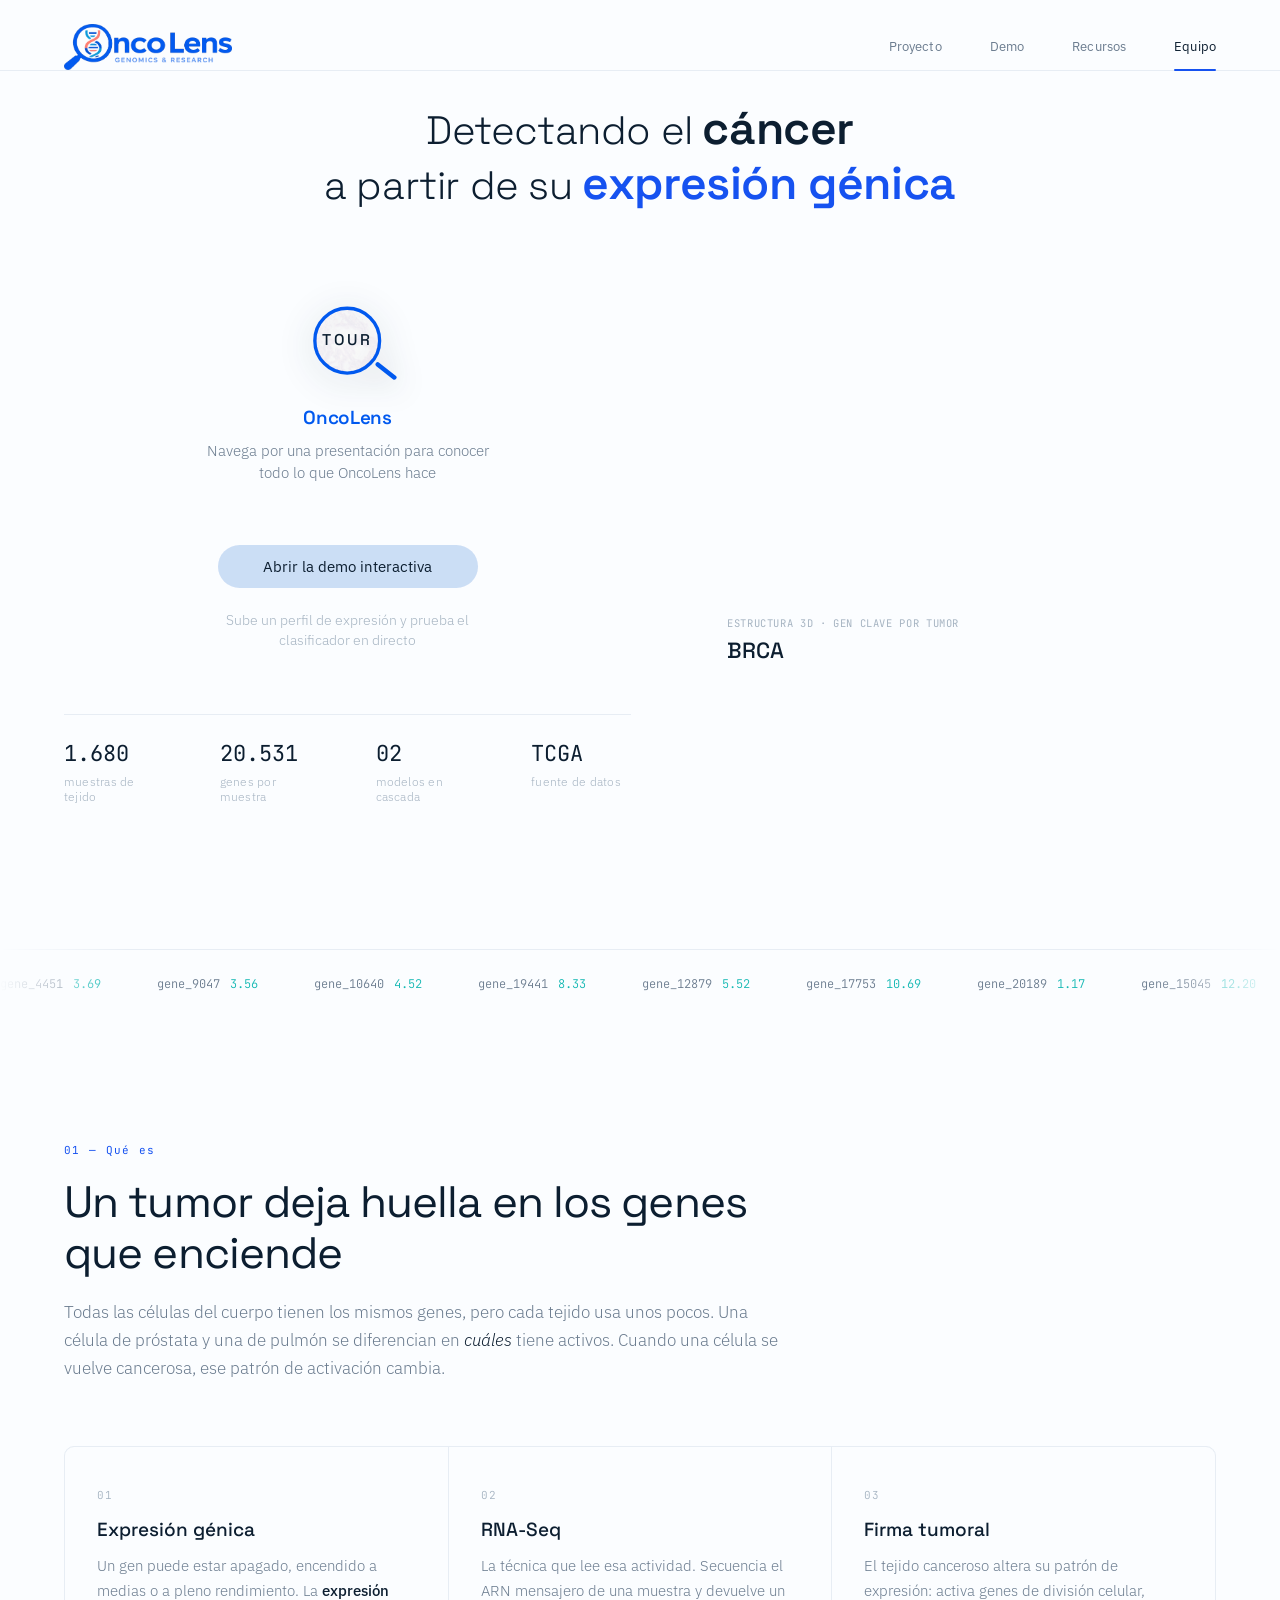
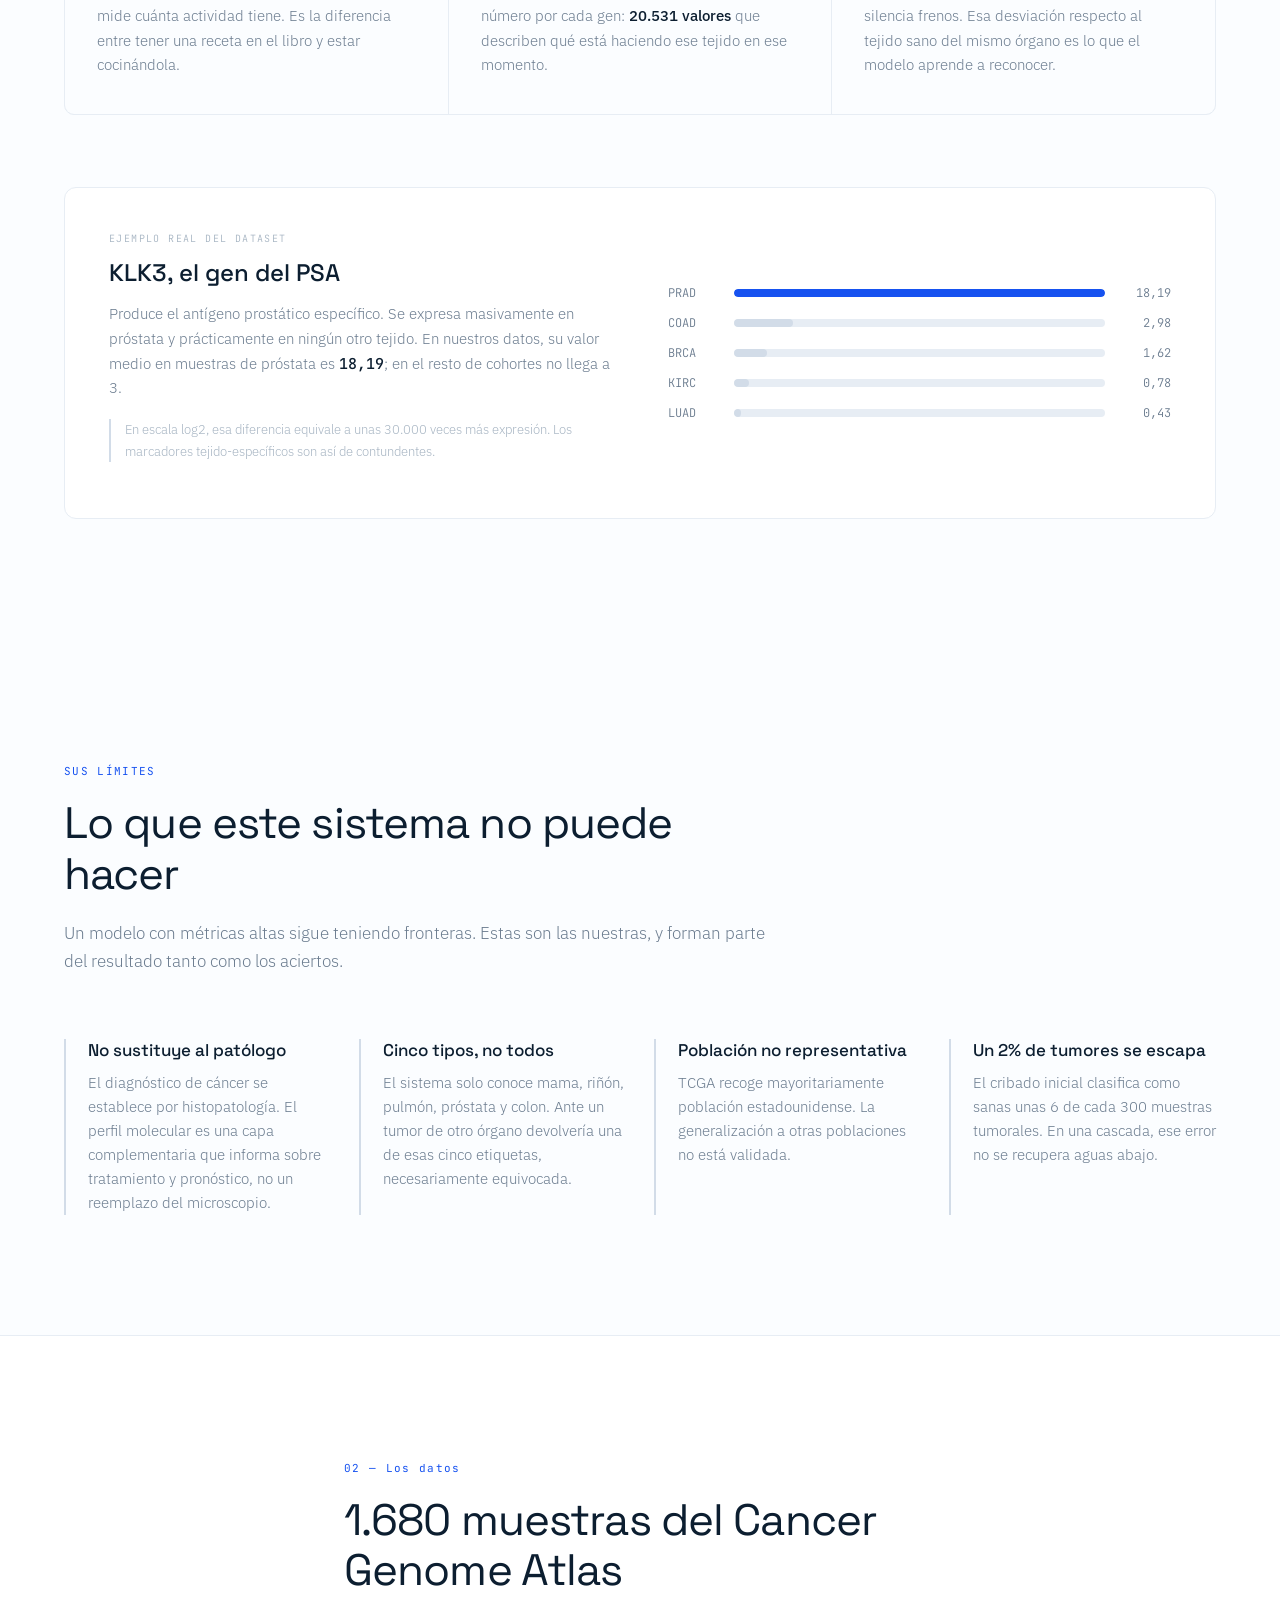
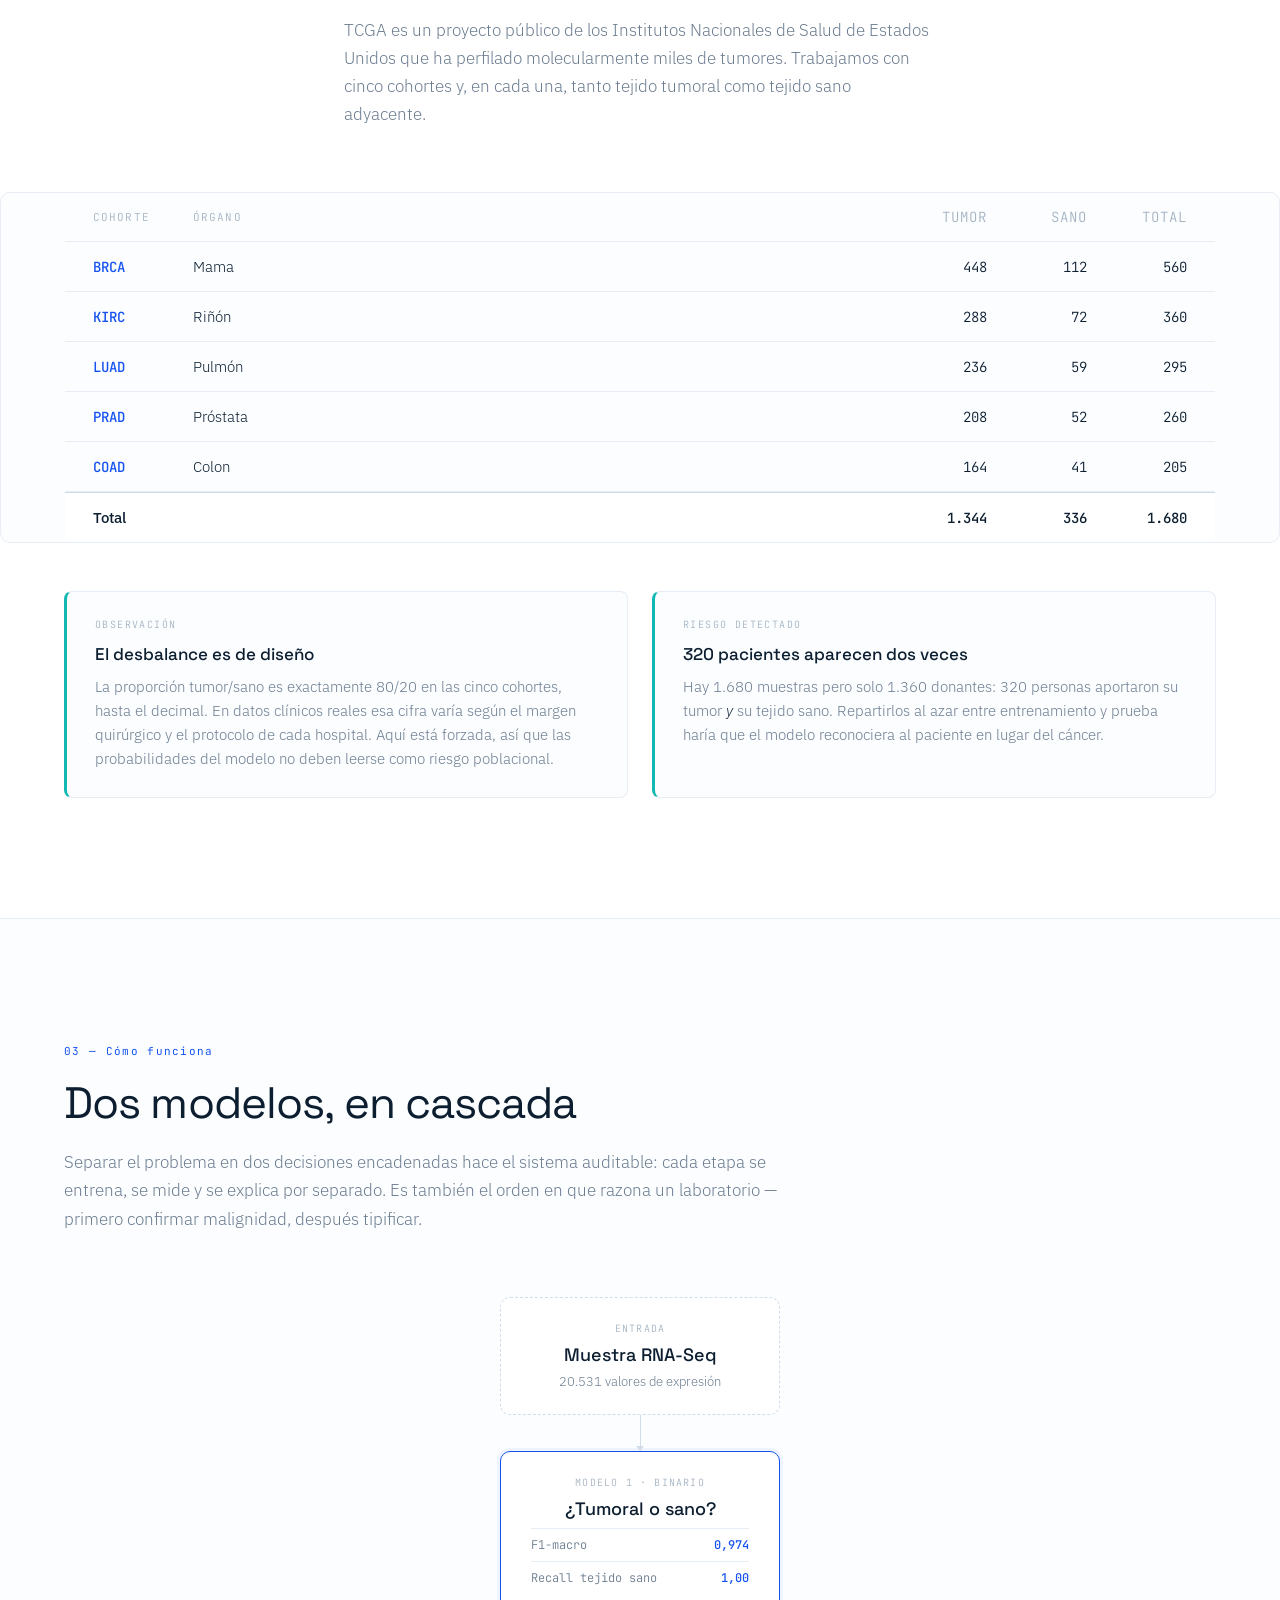
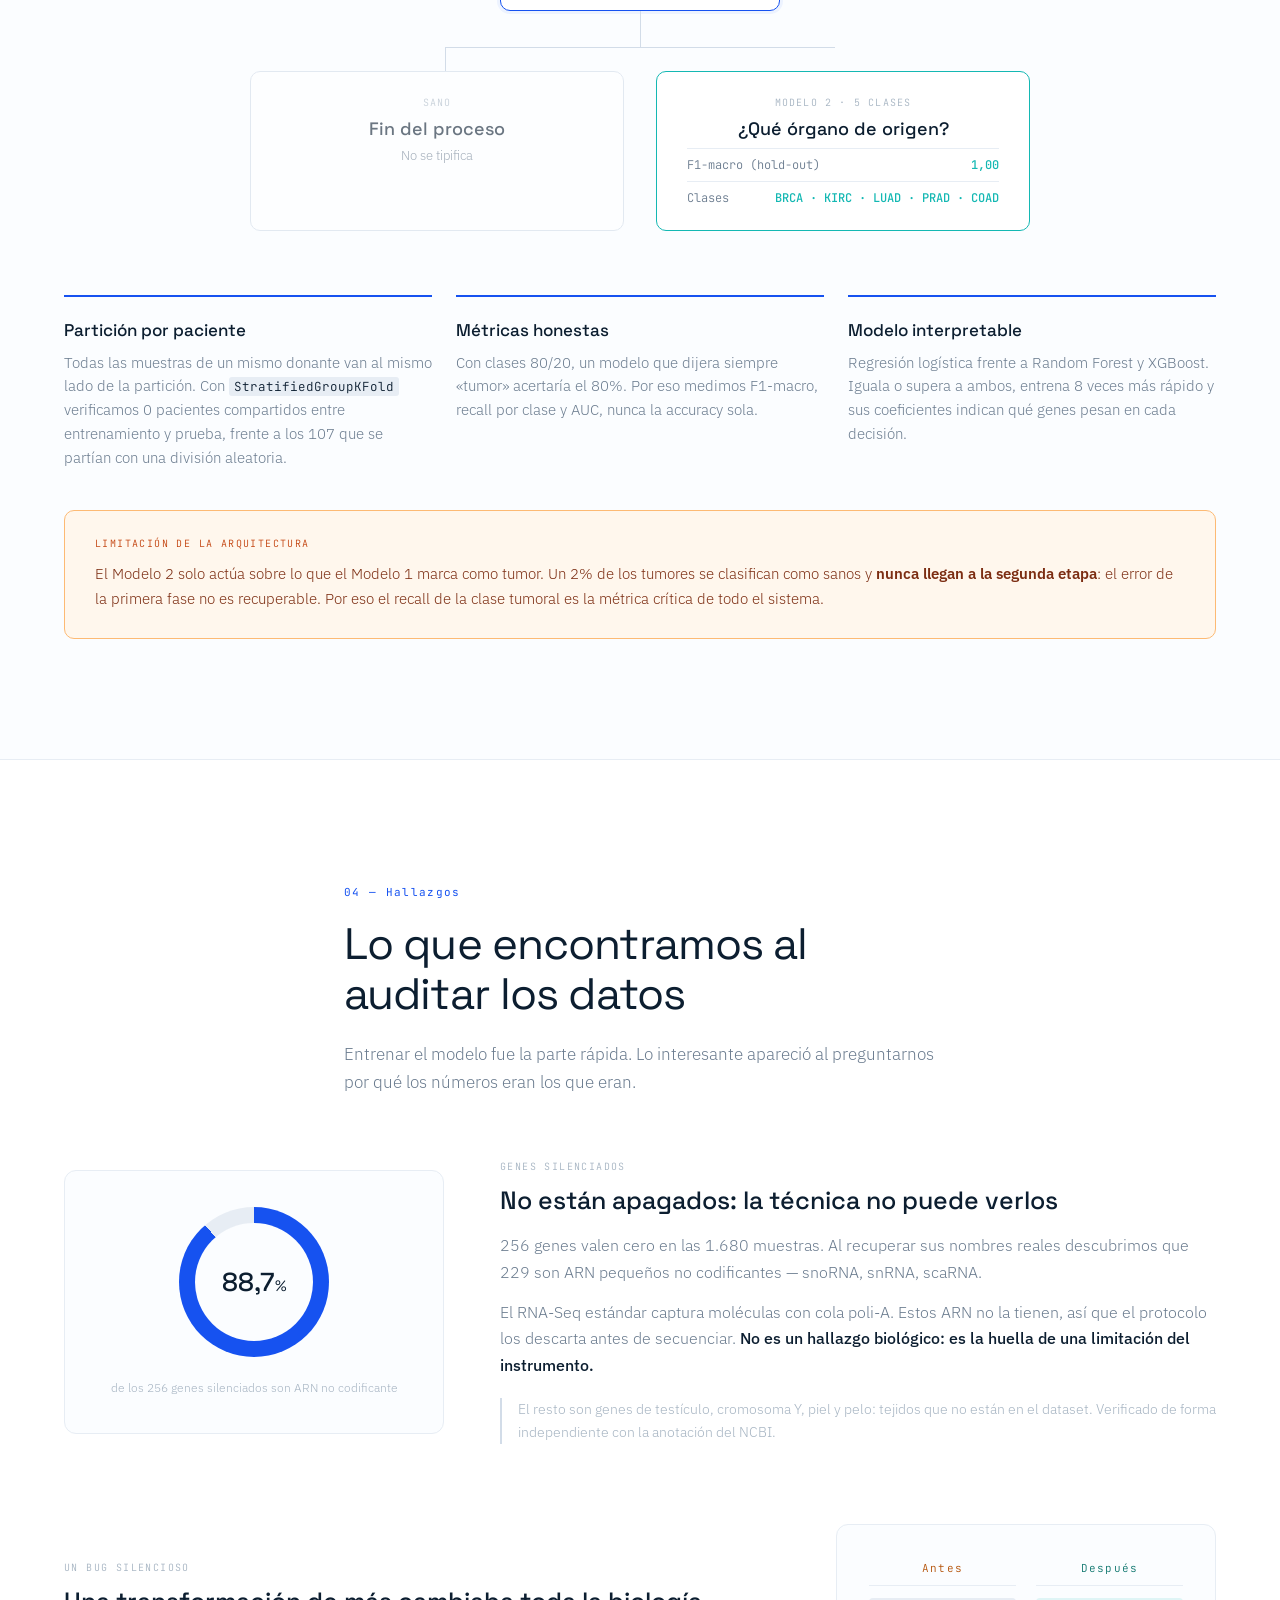
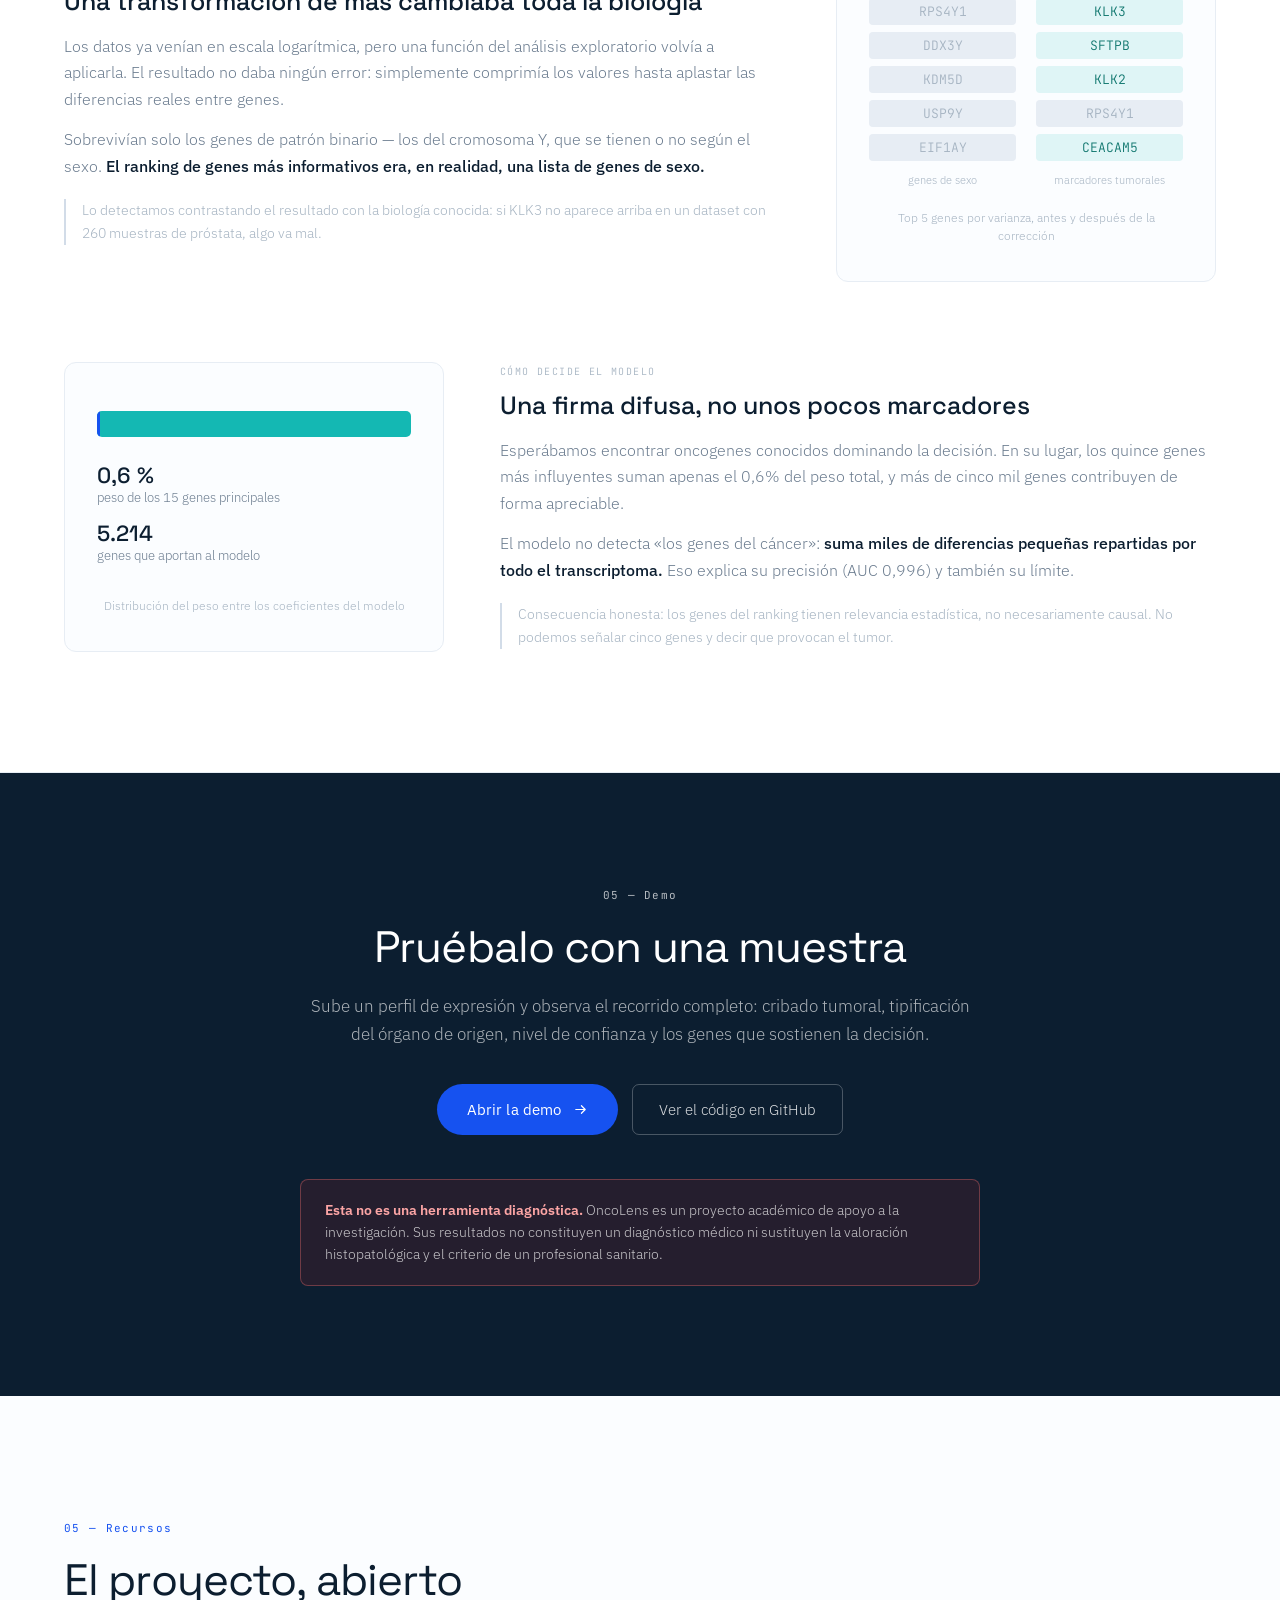
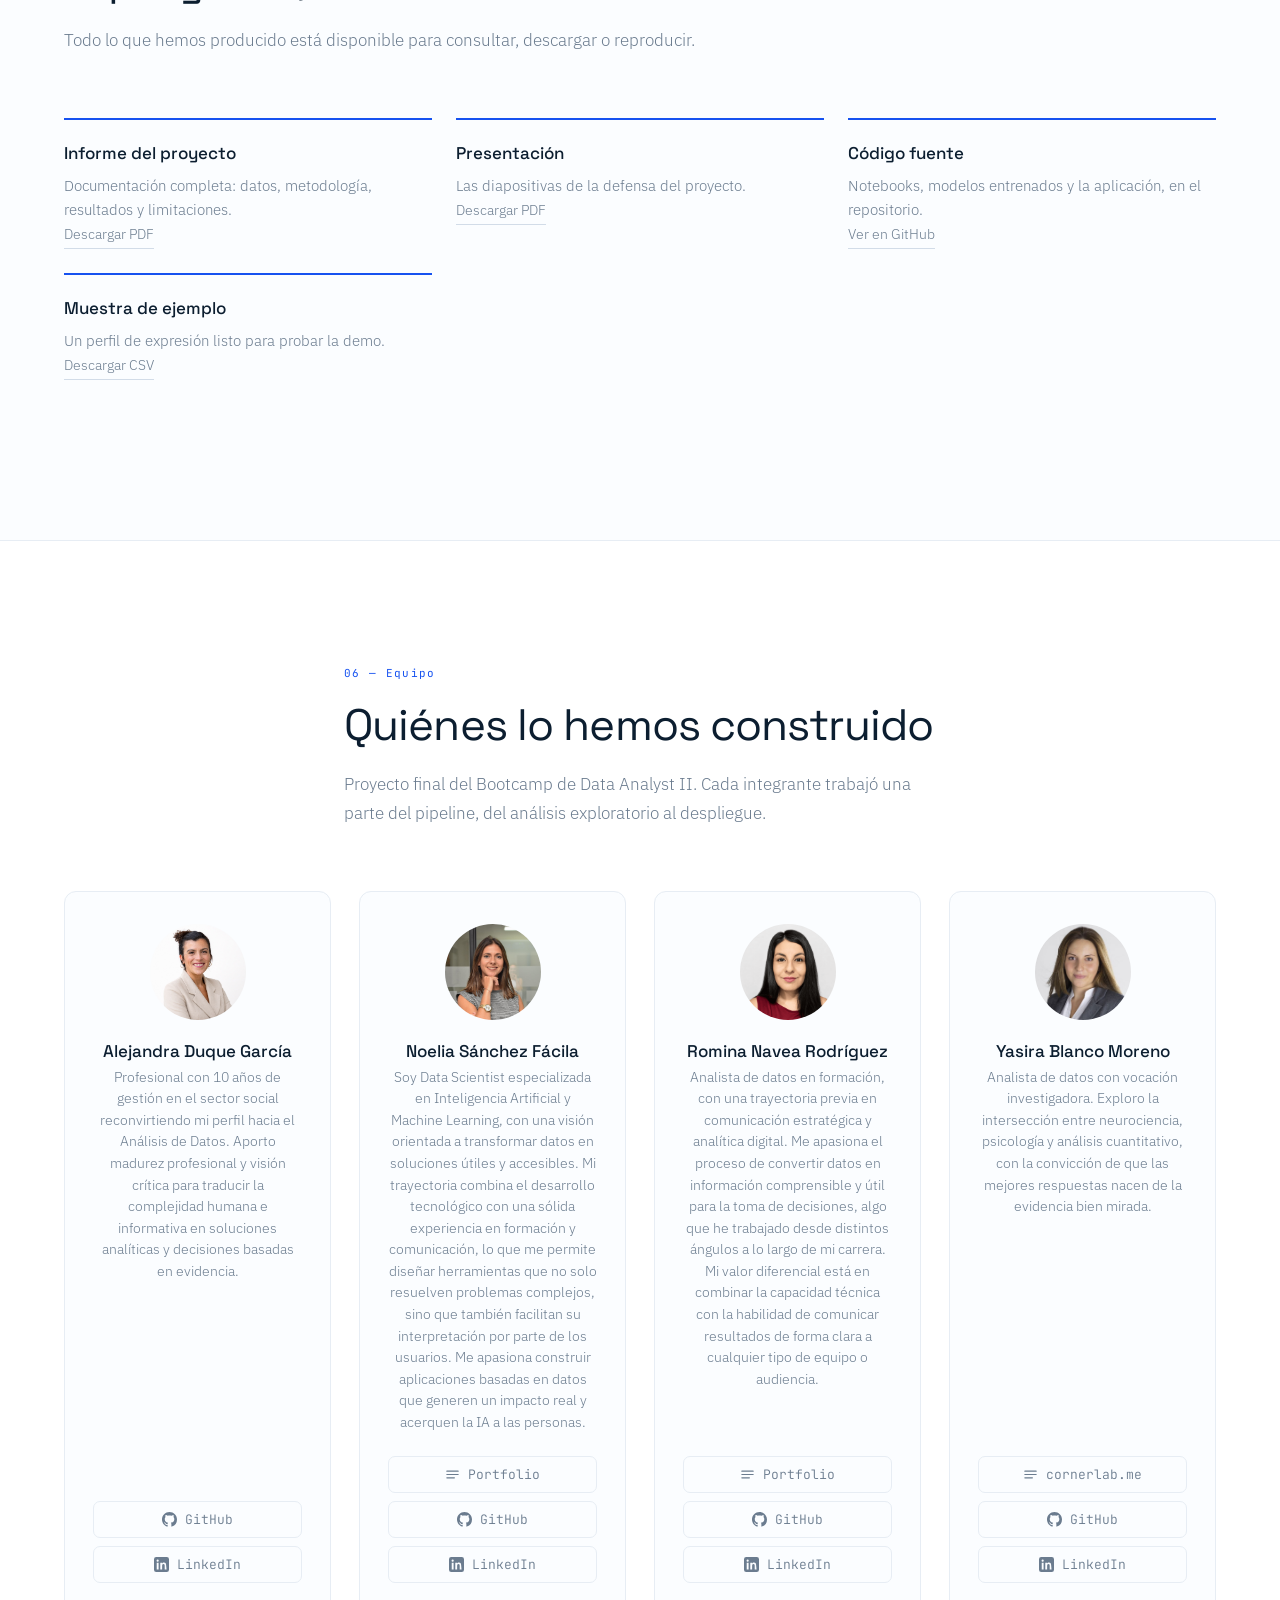
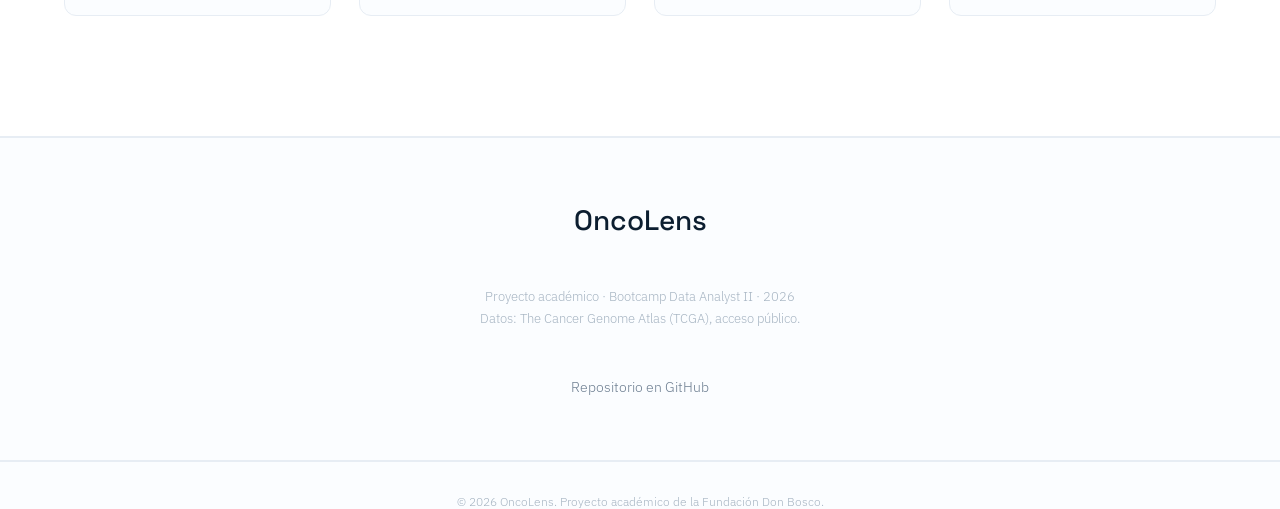
==== commit f10a4298: "feat(nav): add mobile hamburger menu and widen nav to full width" ====
--- a/docs/index.html
+++ b/docs/index.html
@@ -27,6 +27,11 @@
       <a href="#recursos" class="tab-btn">Recursos</a>
       <a href="#equipo" class="tab-btn">Equipo</a>
     </div>
+    <button class="nav-toggle" id="navToggle" aria-label="Abrir menú" aria-expanded="false" aria-controls="tabsBar">
+      <span class="nav-toggle-bar"></span>
+      <span class="nav-toggle-bar"></span>
+      <span class="nav-toggle-bar"></span>
+    </button>
   </nav>
 </div>
 
--- a/docs/assets/css/style.css
+++ b/docs/assets/css/style.css
@@ -94,7 +94,7 @@
     align-items: stretch;
     justify-content: space-between;
     padding: 24px 64px 0 64px;
-    max-width: 1360px;
+    max-width: none;
     margin: 0 auto;
   }
 
@@ -147,10 +147,64 @@
     border-radius: 2px;
   }
 
-  @media (max-width: 720px) {
-  .nav-links a:not(.nav-cta),
-  .nav-links button[data-tab] { display: none; }
+  .nav-toggle { display: none; }
+
+@media (max-width: 720px) {
   nav { padding: 28px 24px 20px 24px; }
+
+  .nav-toggle {
+    display: flex;
+    flex-direction: column;
+    justify-content: center;
+    gap: 5px;
+    width: 44px;
+    height: 44px;
+    padding: 0 10px;
+    align-self: center;
+    background: none;
+    border: none;
+    cursor: pointer;
+  }
+
+  .nav-toggle-bar {
+    display: block;
+    height: 2px;
+    background: var(--ink);
+    border-radius: 2px;
+    transition: transform 0.25s ease, opacity 0.2s ease;
+  }
+
+  .nav-toggle[aria-expanded="true"] .nav-toggle-bar:nth-child(1) { transform: translateY(7px) rotate(45deg); }
+  .nav-toggle[aria-expanded="true"] .nav-toggle-bar:nth-child(2) { opacity: 0; }
+  .nav-toggle[aria-expanded="true"] .nav-toggle-bar:nth-child(3) { transform: translateY(-7px) rotate(-45deg); }
+
+  /* El menú es el MISMO contenedor de enlaces, en vertical */
+  .nav-links { display: none; }
+
+  .nav-wrap.menu-open .nav-links {
+    display: flex;
+    flex-direction: column;
+    align-items: stretch;
+    gap: 0;
+    position: absolute;
+    top: 100%;
+    left: 0;
+    right: 0;
+    padding: 8px 24px 16px;
+    background: var(--bg);
+    border-bottom: 1px solid var(--line);
+    box-shadow: 0 12px 24px rgba(12, 30, 48, 0.06);
+  }
+
+  .nav-wrap.menu-open .nav-links .tab-btn {
+    padding: 16px 0;
+    font-size: 15px;
+    text-align: left;
+    border-bottom: 1px solid var(--line);
+  }
+
+  .nav-wrap.menu-open .nav-links .tab-btn:last-child { border-bottom: none; }
+  .nav-wrap.menu-open .nav-links .tab-btn[aria-selected="true"]::after { display: none; }
 }
 
   /* ---------- HERO ---------- */
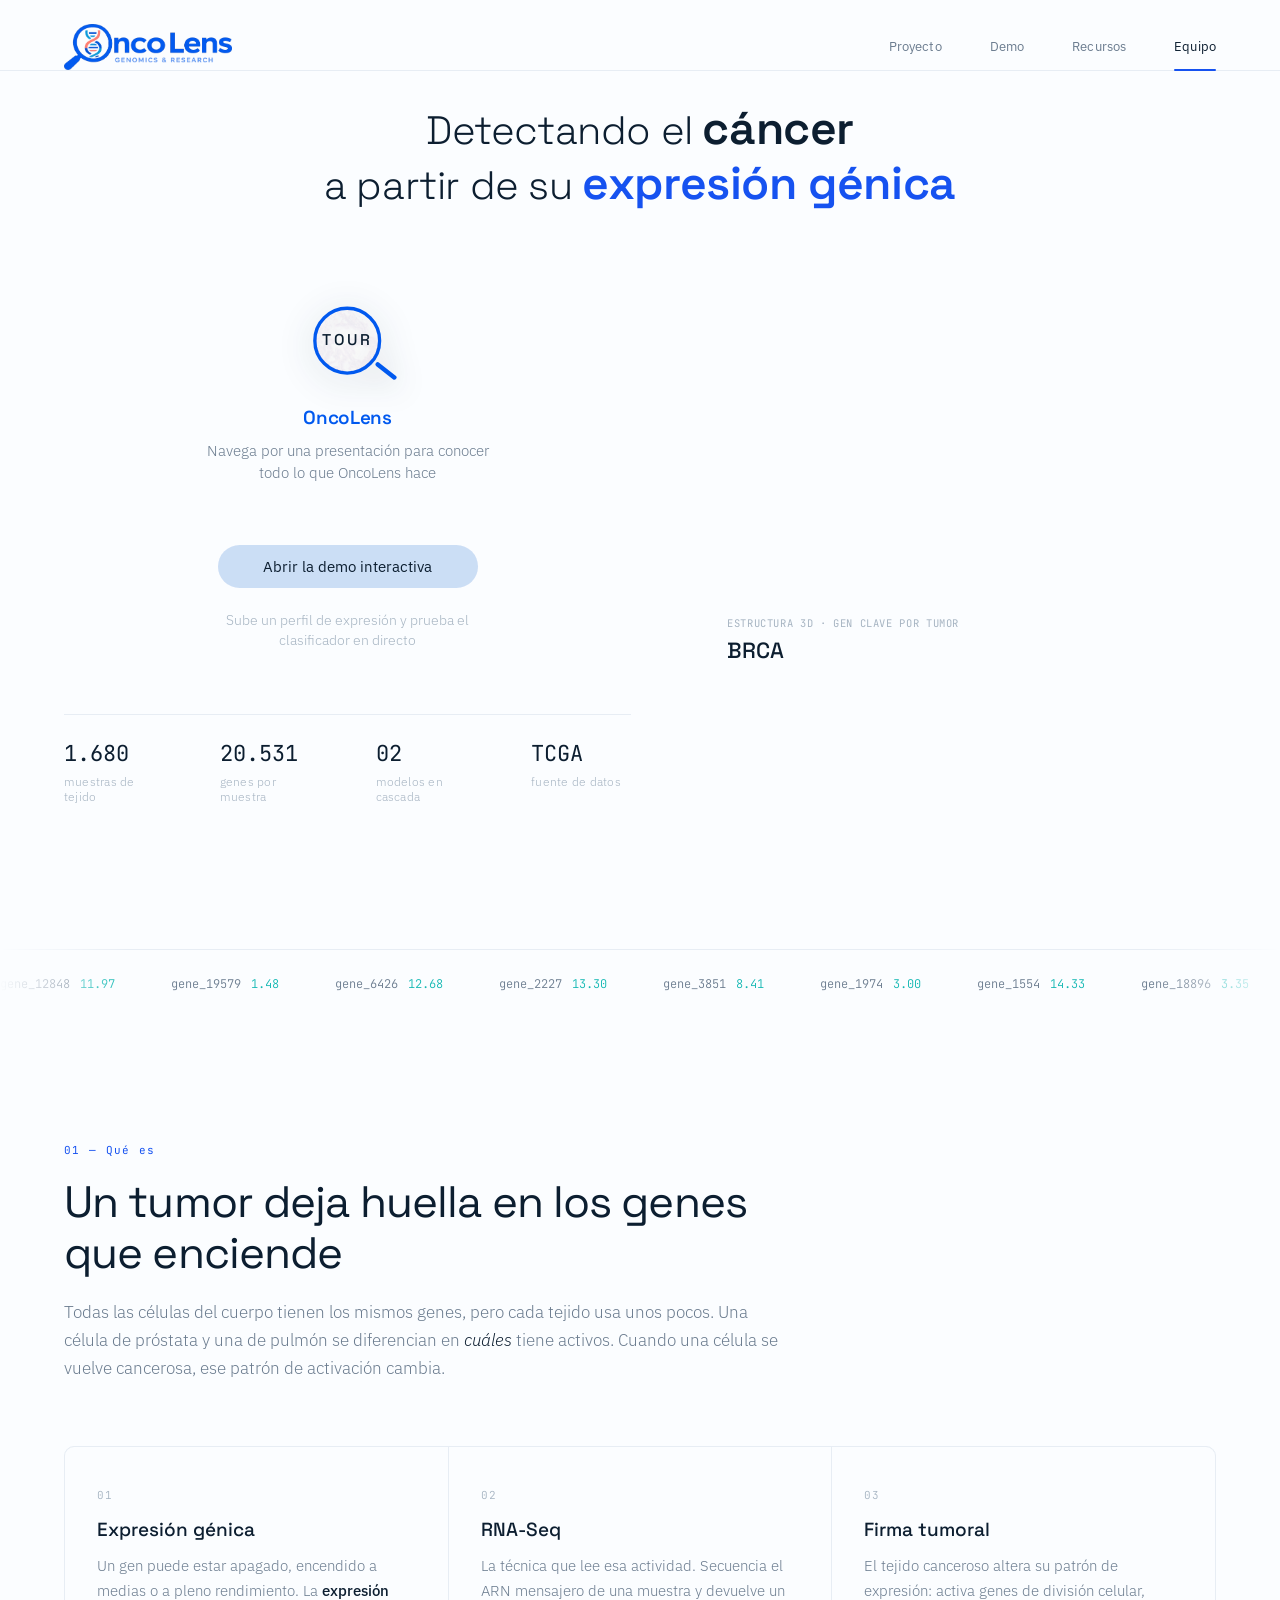
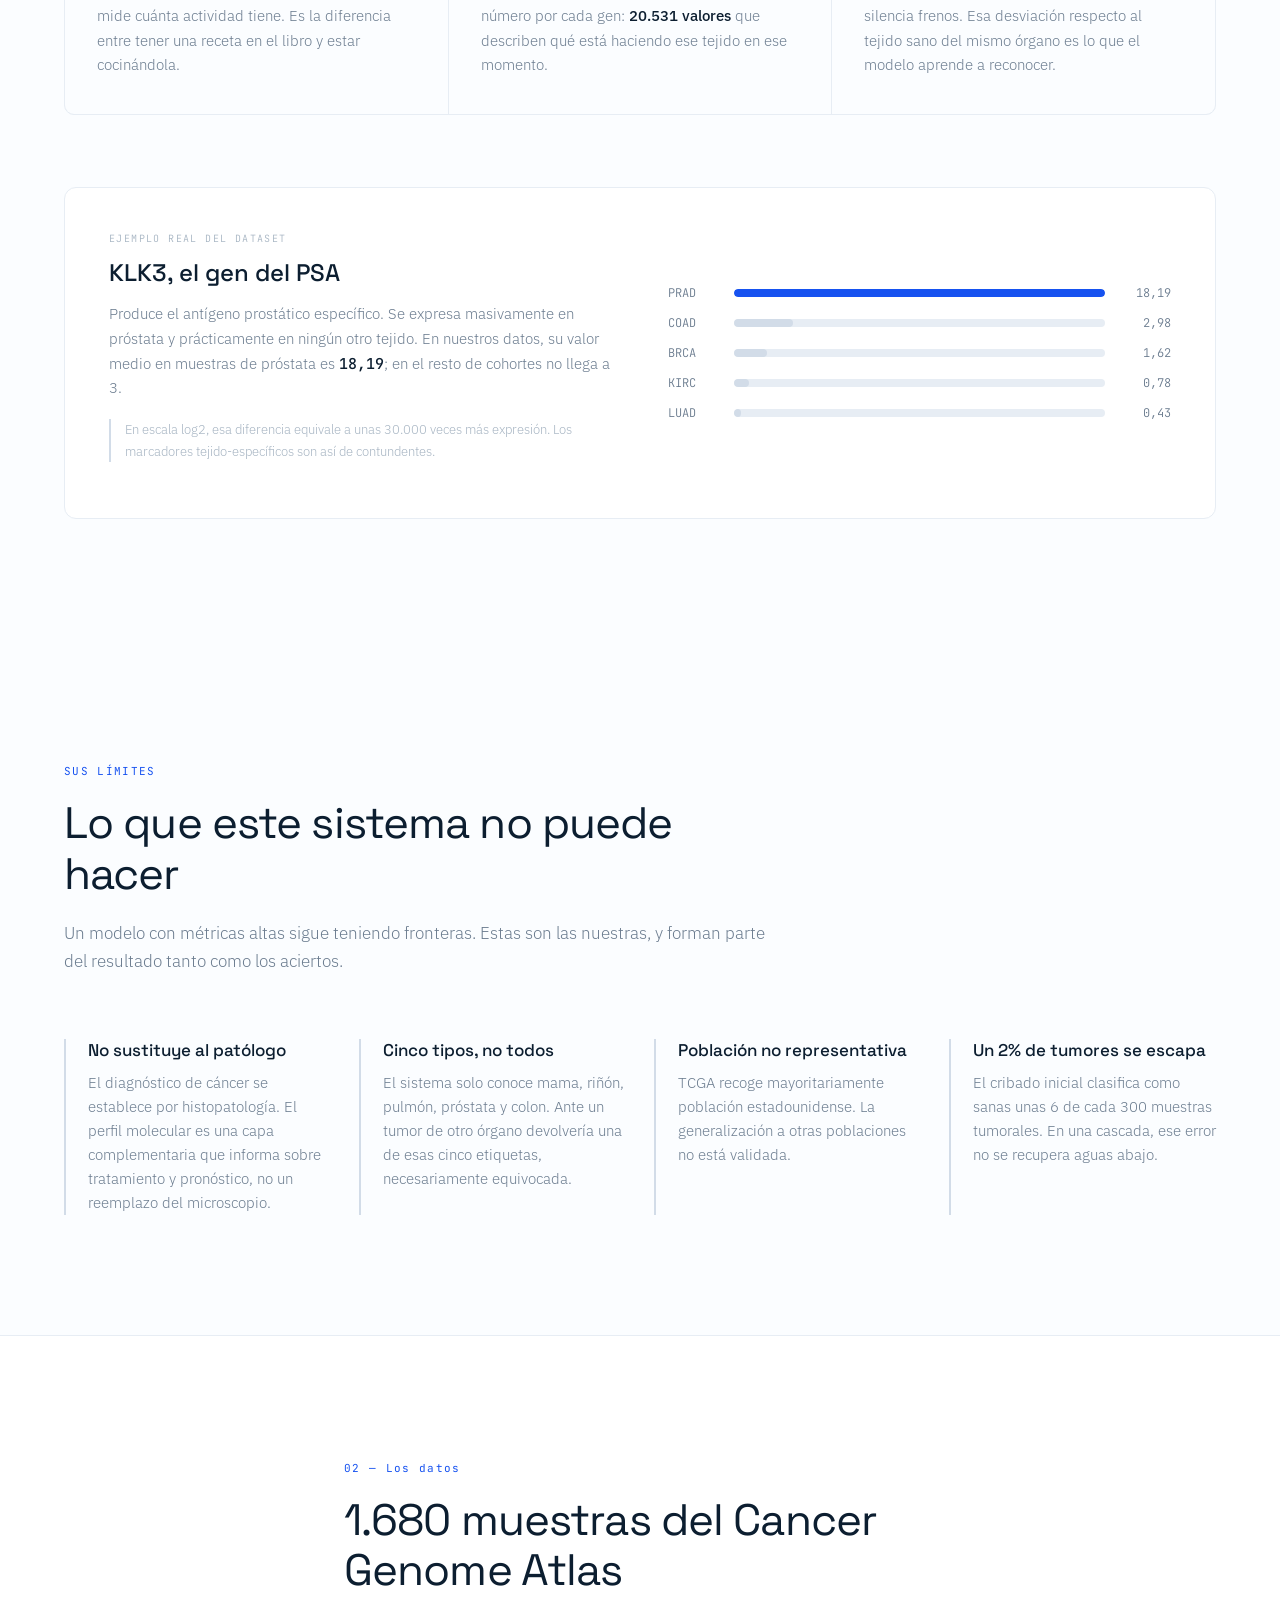
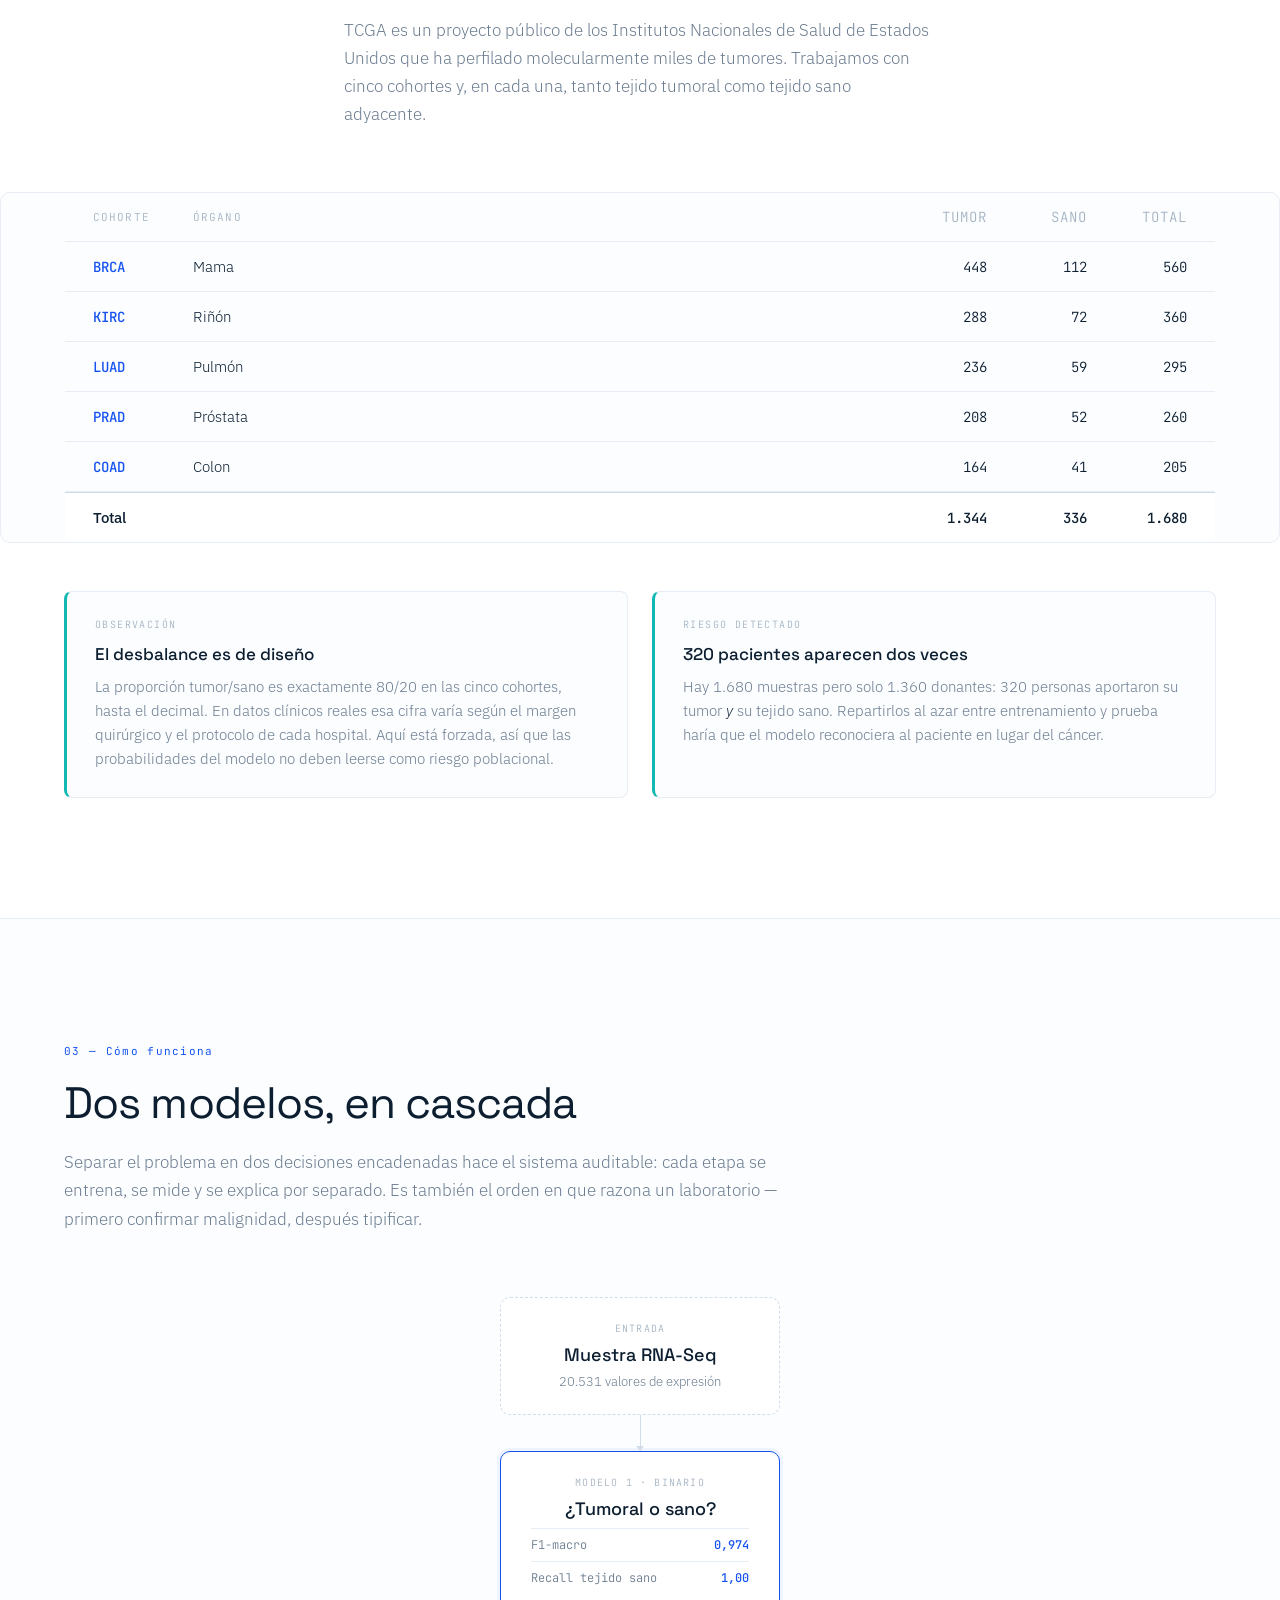
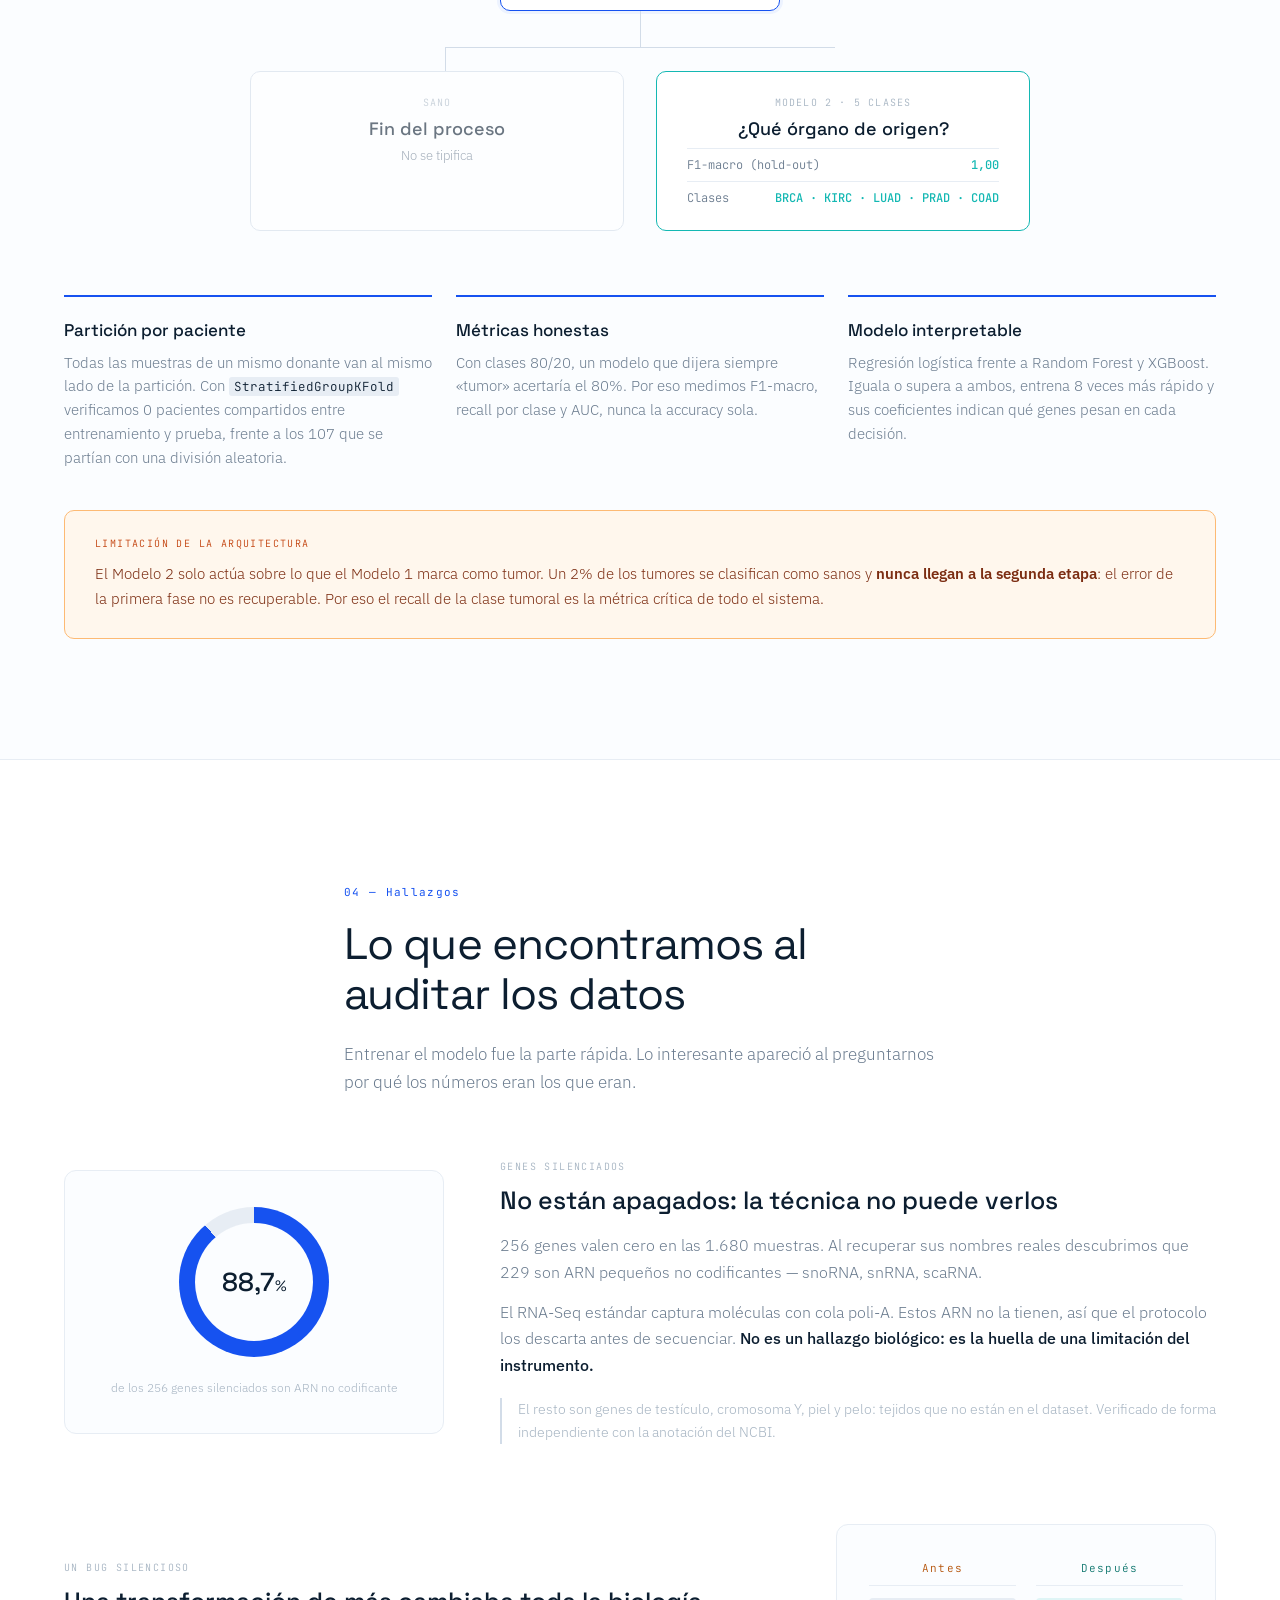
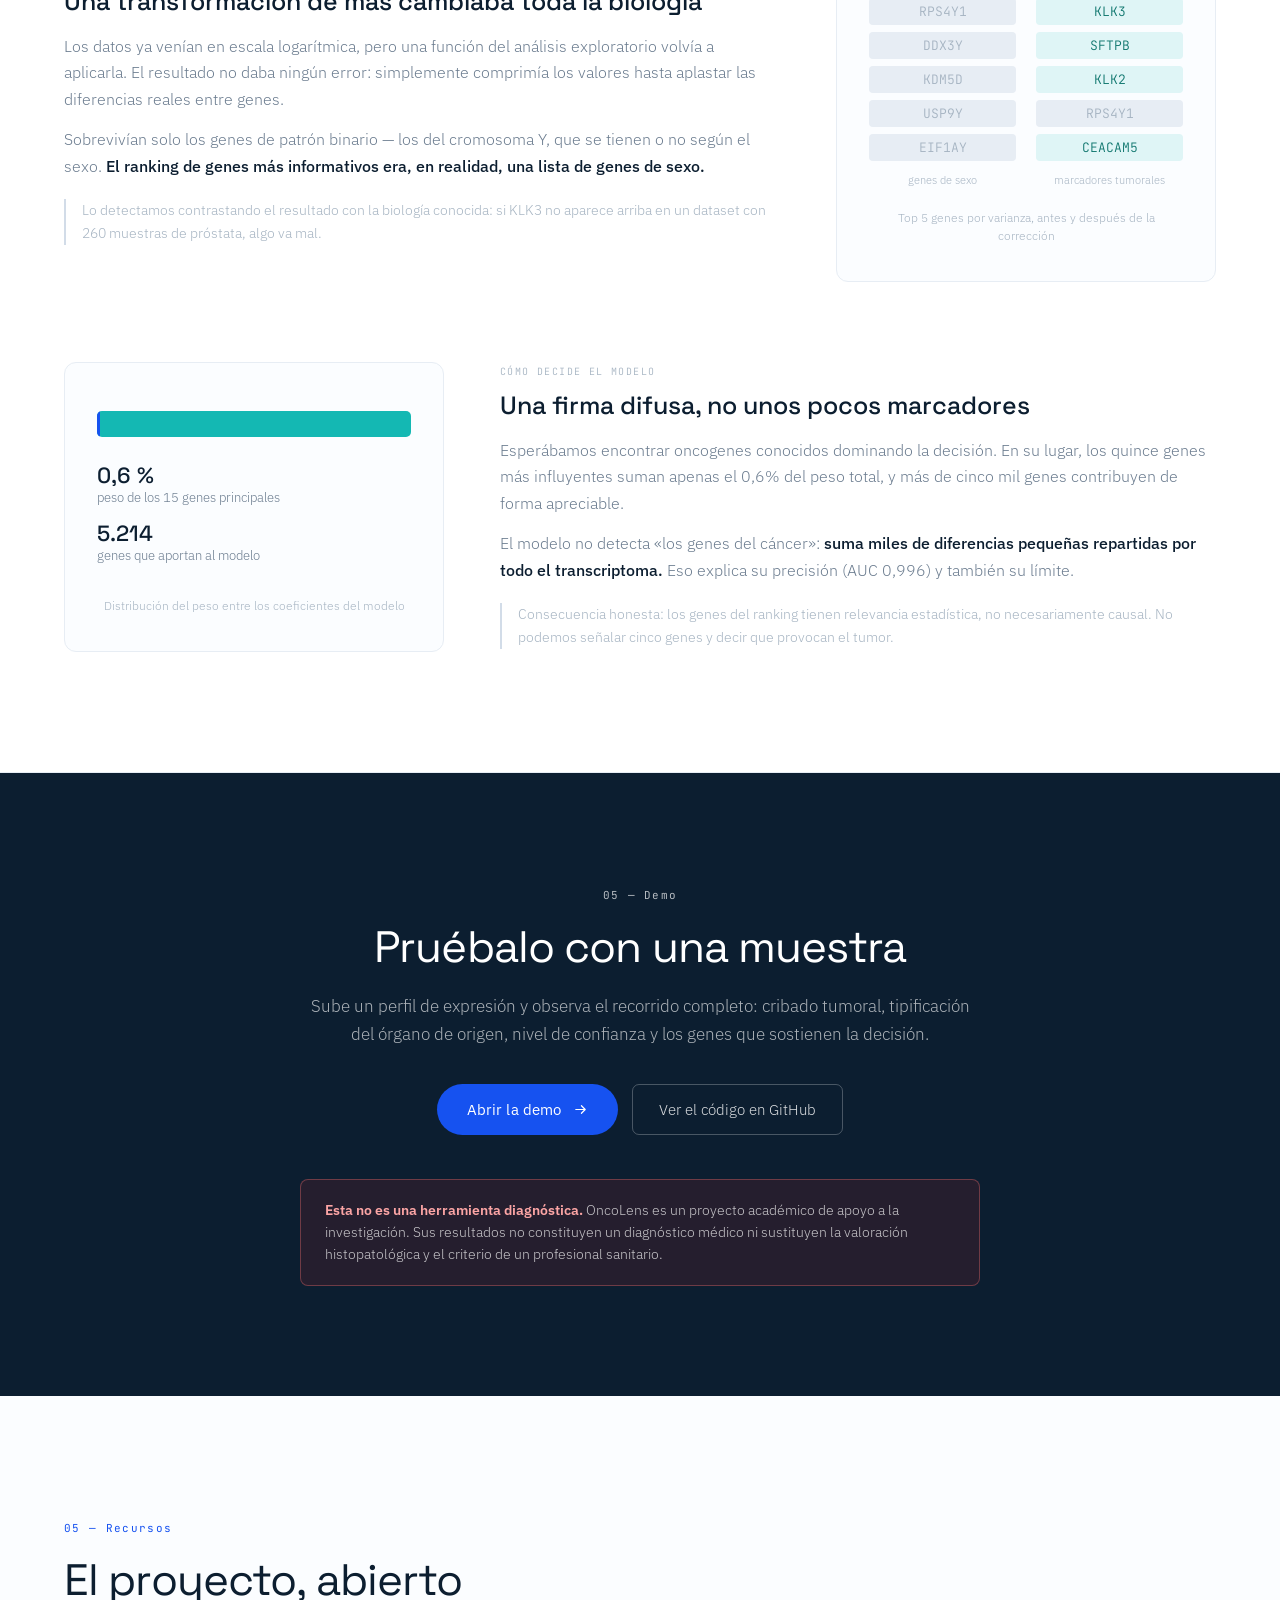
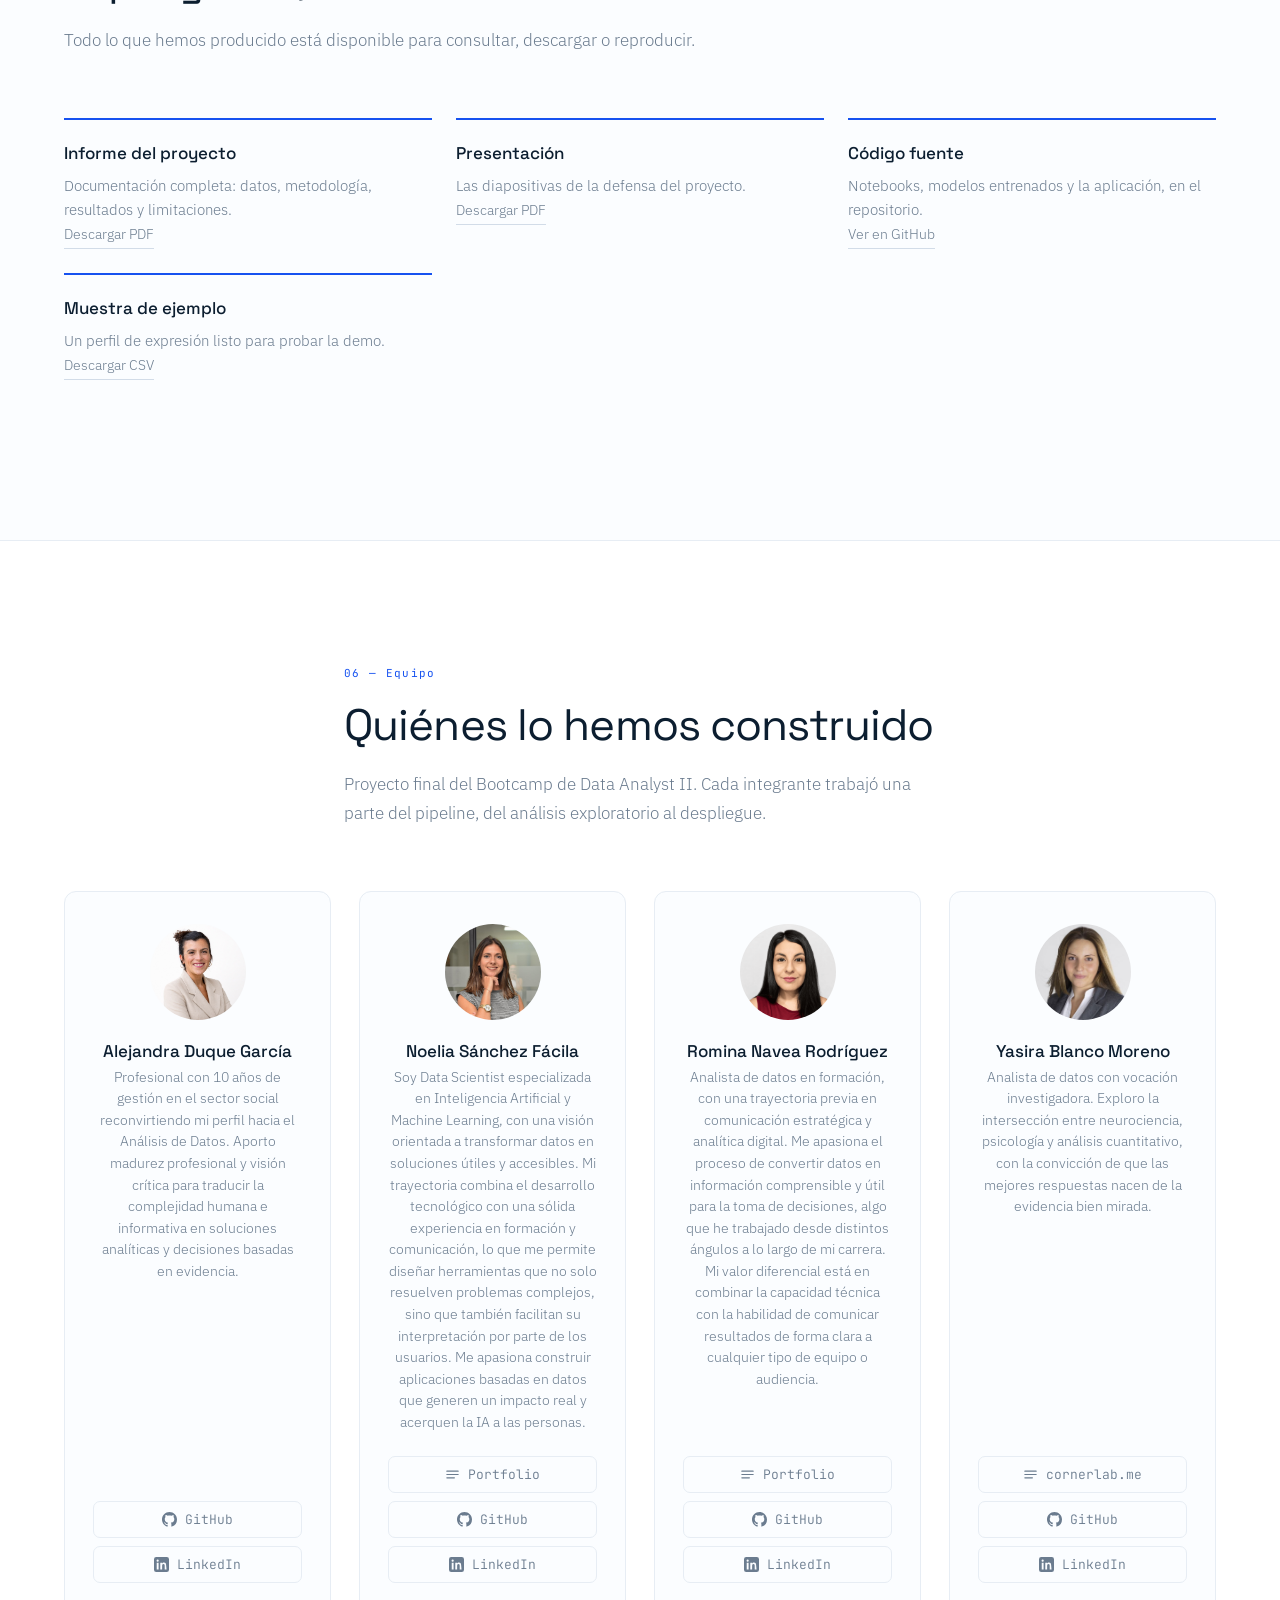
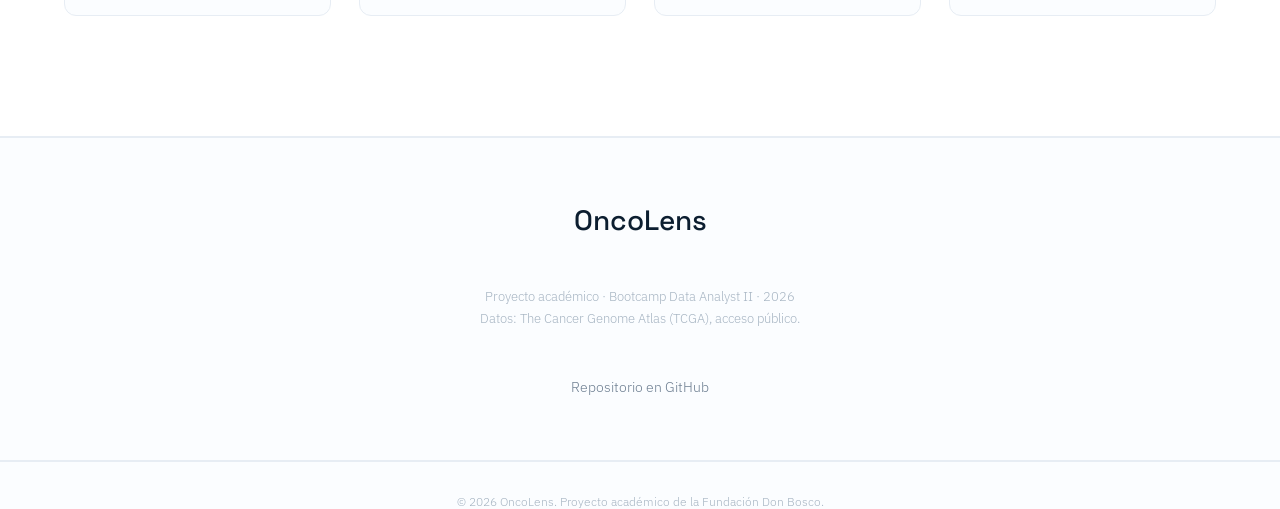
==== commit ab2d0728: "feat(index): added meta tags Open Graph and prev img" ====
--- a/docs/index.html
+++ b/docs/index.html
@@ -5,7 +5,13 @@
   <meta name="viewport" content="width=device-width, initial-scale=1.0">
   <title>OncoLens — Clasificación de tumores por expresión génica</title>
   <meta name="description" content="Un pipeline de machine learning que detecta tejido tumoral e identifica el tipo de cáncer a partir de su firma de expresión génica. Proyecto del Bootcamp de Data Analyst II.">
-
+  <meta property="og:type" content="website">
+  <meta property="og:title" content="OncoLens — Clasificación de tumores por expresión génica">
+  <meta property="og:description" content="Un pipeline de machine learning que identifica el tejido de origen de un tumor a partir de su perfil de expresión génica.">
+  <meta property="og:url" content="https://bootcamp-da-p2.github.io/OncoLens/">
+  <meta property="og:image" content="https://bootcamp-da-p2.github.io/OncoLens/assets/img/og-image.png">
+  <meta property="og:image:width" content="1200">
+  <meta property="og:image:height" content="630">
   <link rel="preconnect" href="https://fonts.googleapis.com">
   <link rel="preconnect" href="https://fonts.gstatic.com" crossorigin>
   <link href="https://fonts.googleapis.com/css2?family=Space+Grotesk:wght@300;400;500;600&family=IBM+Plex+Sans:wght@300;400;500&family=JetBrains+Mono:wght@300;400;500&display=swap" rel="stylesheet">
